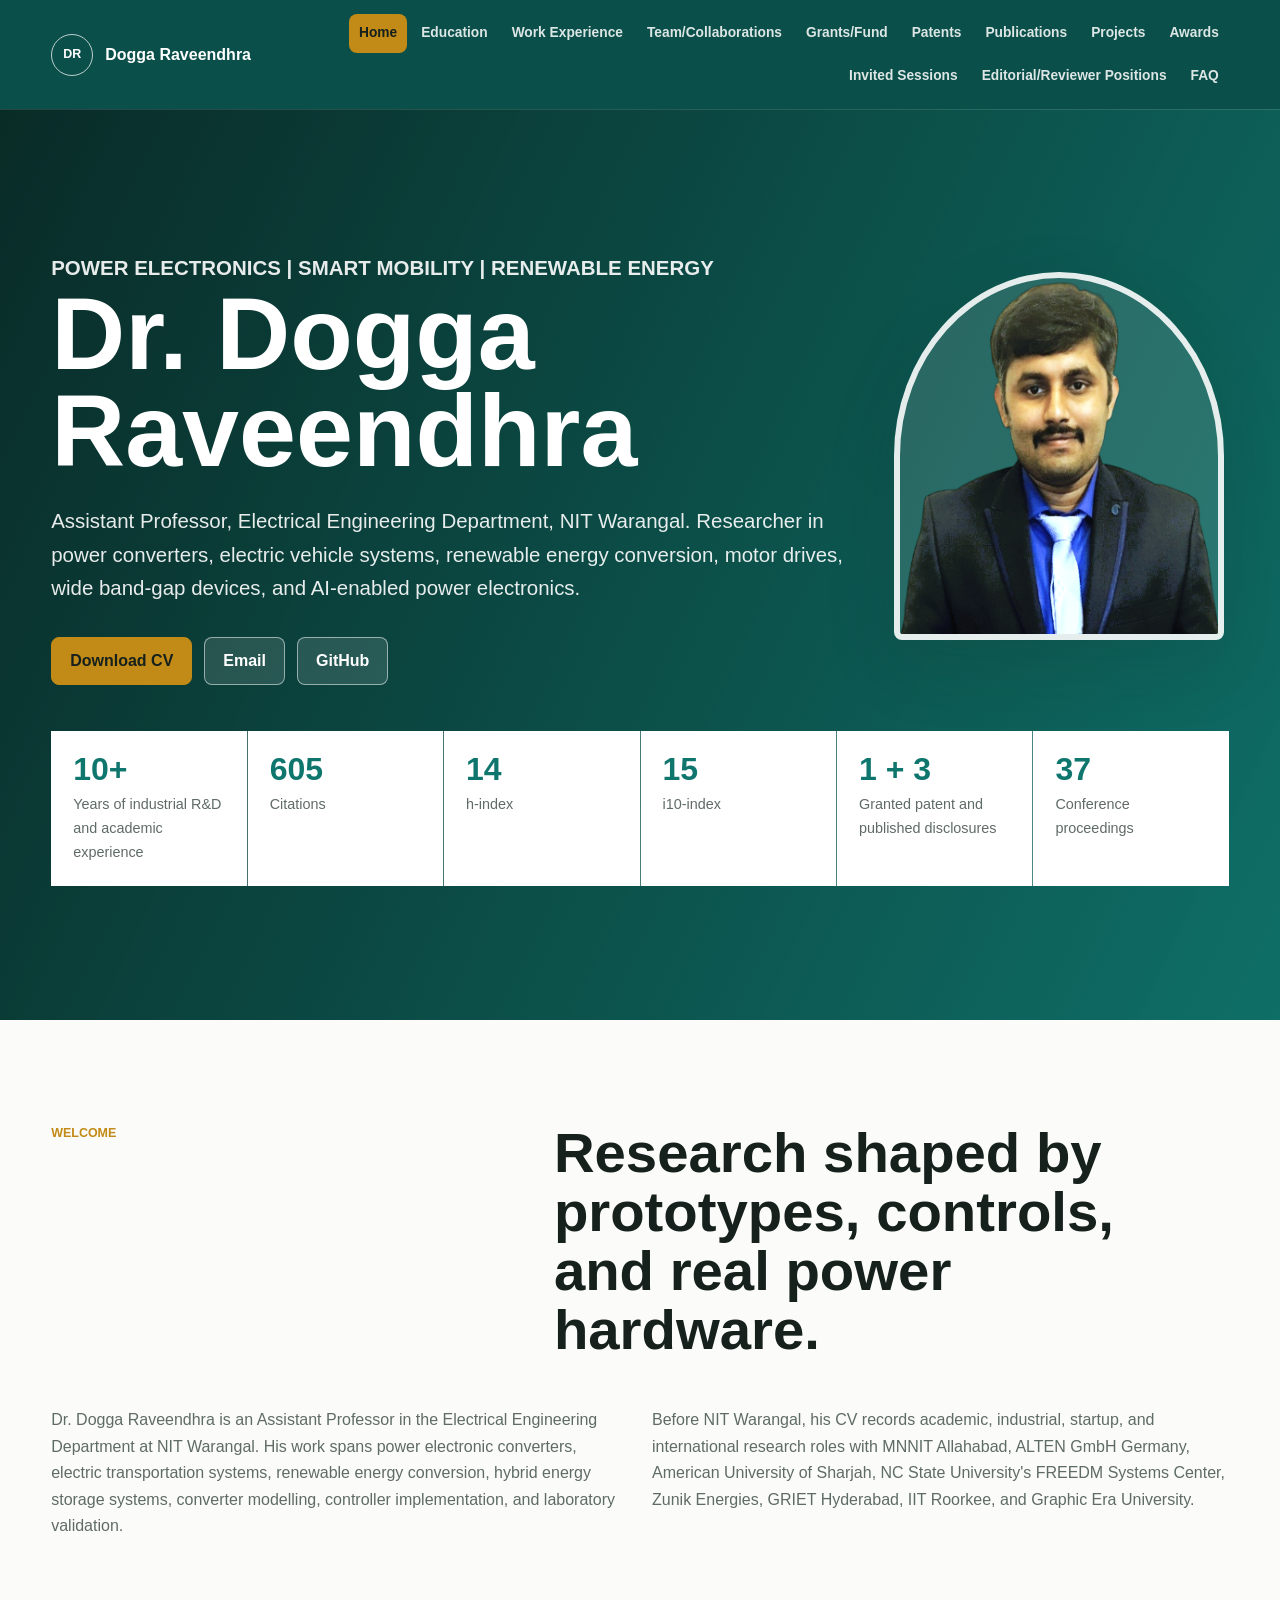
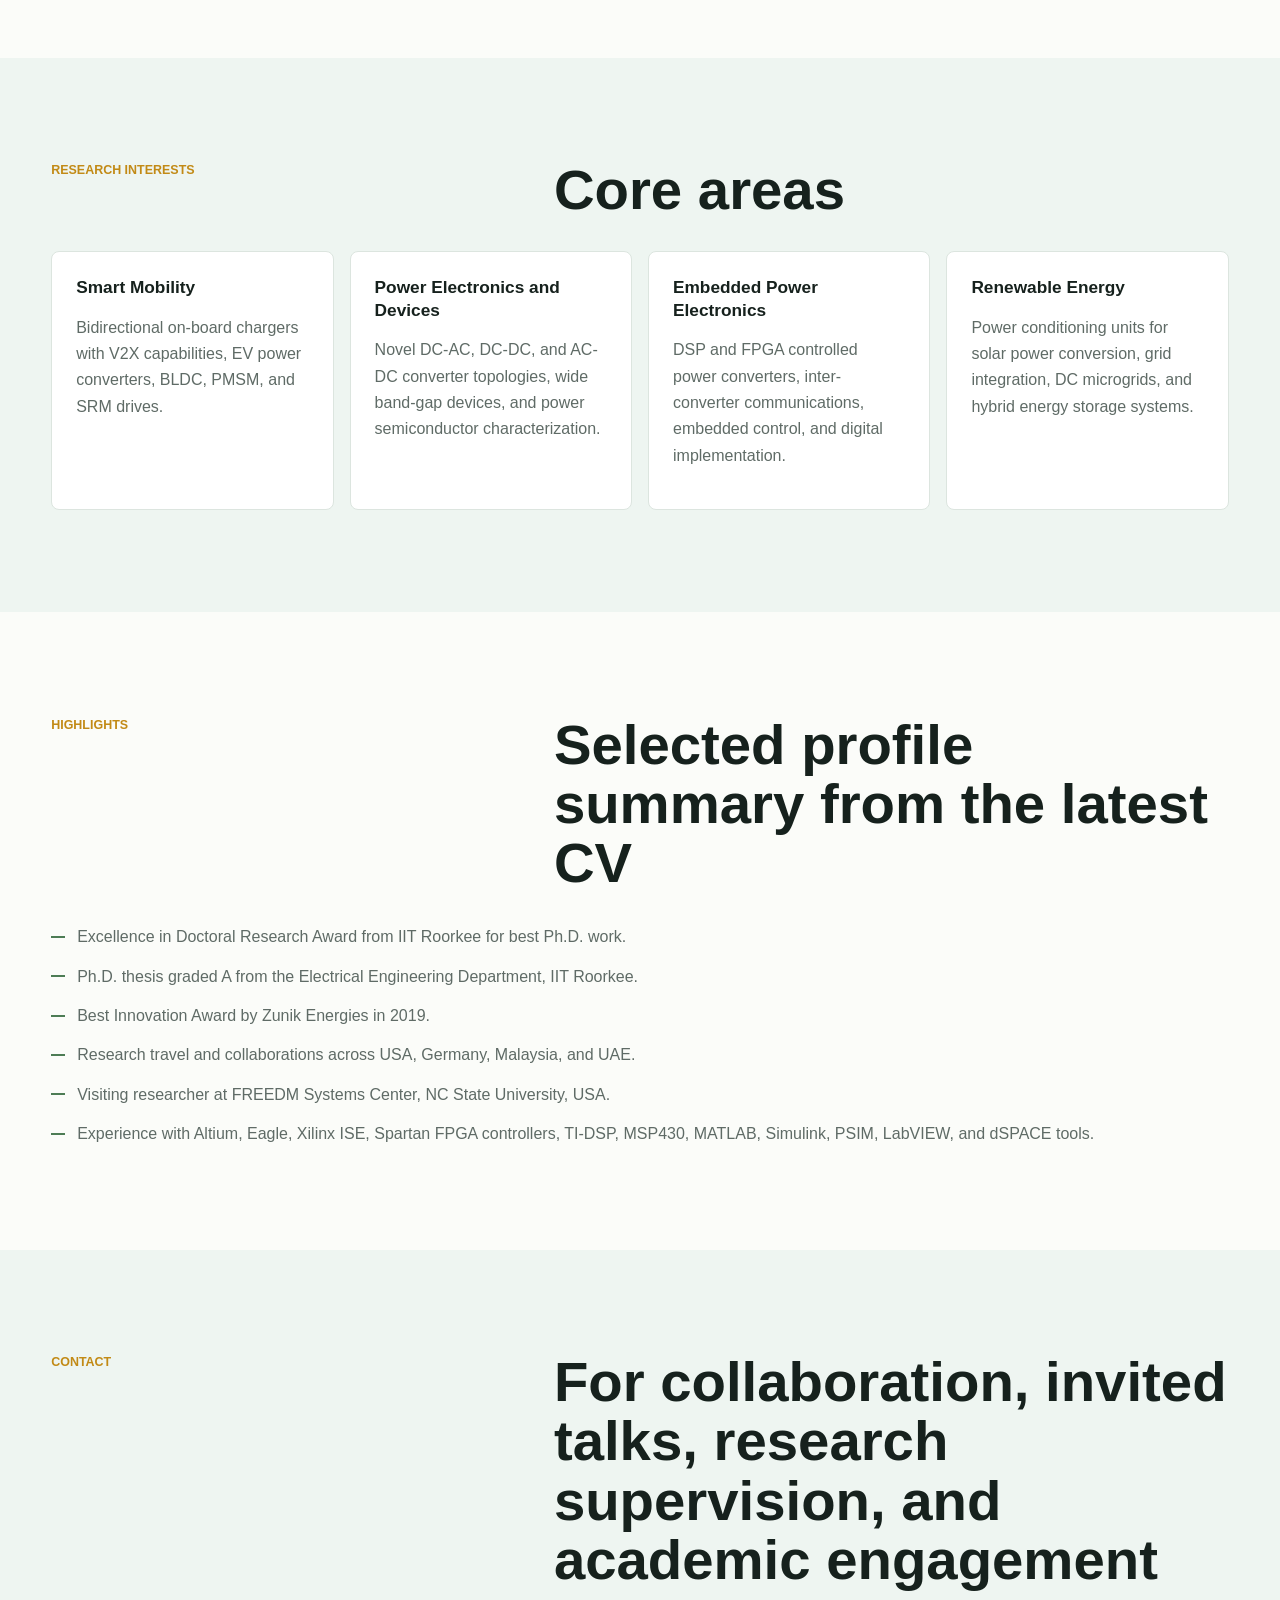
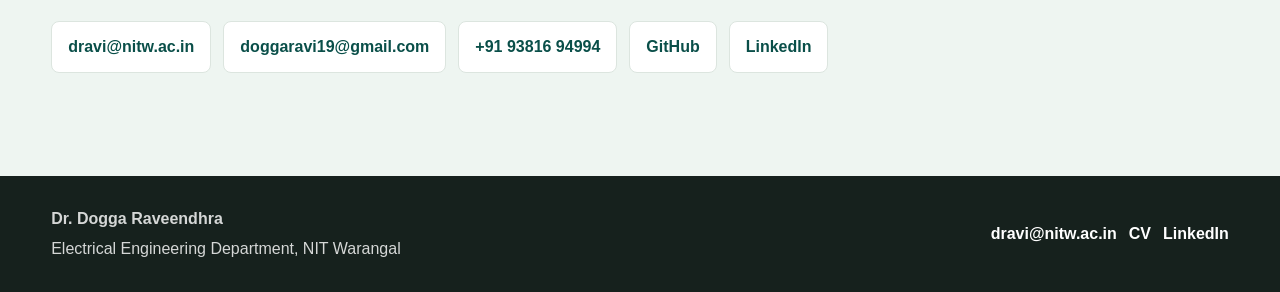
==== index.html @ 563fb577 "Expand profile site into multi-page academic website" ====
<!doctype html>
<html lang="en">
  <head>
    <meta charset="utf-8">
    <meta name="viewport" content="width=device-width, initial-scale=1">
    <title>Dr. Dogga Raveendhra</title>
    <meta name="description" content="Academic profile of Dr. Dogga Raveendhra, Assistant Professor, Electrical Engineering, NIT Warangal.">
    <meta name="theme-color" content="#0f766e">
    <meta property="og:title" content="Dr. Dogga Raveendhra">
    <meta property="og:description" content="Power electronics, electric vehicles, renewable energy systems, converters, drives, and AI-enabled energy systems.">
    <meta property="og:image" content="assets/profile.png">
    <link rel="stylesheet" href="styles.css">
  </head>
  <body data-page="home">
    <div id="site-root"></div>
    <script src="site-data.js"></script>
    <script src="script.js"></script>
  </body>
</html>
---- styles.css ----
:root {
  --ink: #16211d;
  --muted: #5f6b66;
  --paper: #fbfcf9;
  --soft: #eef5f1;
  --white: #ffffff;
  --line: #dce5df;
  --teal: #0f766e;
  --teal-dark: #0a4f49;
  --gold: #c28a16;
  --green: #4d7c55;
  --shadow: 0 24px 70px rgba(22, 33, 29, 0.14);
  --radius: 8px;
  --max: 1180px;
}

* {
  box-sizing: border-box;
}

html {
  scroll-behavior: smooth;
}

body {
  margin: 0;
  color: var(--ink);
  background: var(--paper);
  font-family: Arial, Helvetica, sans-serif;
  line-height: 1.65;
  overflow-x: hidden;
}

img {
  display: block;
  max-width: 100%;
}

a {
  color: inherit;
}

.site-header {
  position: sticky;
  top: 0;
  z-index: 50;
  display: flex;
  align-items: center;
  justify-content: space-between;
  gap: 18px;
  padding: 14px clamp(18px, 4vw, 52px);
  color: var(--white);
  background: var(--teal-dark);
  box-shadow: 0 1px 0 rgba(255, 255, 255, 0.12);
}

.site-header.is-scrolled,
.site-header.is-open {
  background: rgba(10, 79, 73, 0.96);
  backdrop-filter: blur(12px);
}

.brand {
  display: inline-flex;
  align-items: center;
  gap: 12px;
  min-width: 0;
  color: var(--white);
  font-weight: 800;
  text-decoration: none;
}

.brand-mark {
  display: grid;
  place-items: center;
  width: 42px;
  height: 42px;
  border: 1px solid rgba(255, 255, 255, 0.72);
  border-radius: 50%;
  font-size: 0.78rem;
}

.site-nav {
  display: flex;
  flex-wrap: wrap;
  justify-content: flex-end;
  gap: 4px;
  max-width: 940px;
}

.site-nav a {
  padding: 8px 10px;
  border-radius: var(--radius);
  color: rgba(255, 255, 255, 0.86);
  font-size: 0.86rem;
  font-weight: 800;
  text-decoration: none;
}

.site-nav a:hover,
.site-nav a:focus-visible,
.site-nav a.active {
  color: var(--ink);
  background: var(--gold);
}

.nav-toggle {
  display: none;
  width: 44px;
  height: 44px;
  padding: 0;
  border: 1px solid rgba(255, 255, 255, 0.58);
  border-radius: 50%;
  color: var(--white);
  background: transparent;
}

.nav-toggle span {
  display: block;
  width: 18px;
  height: 2px;
  margin: 4px auto;
  background: currentColor;
}

.page-hero {
  display: grid;
  grid-template-columns: minmax(0, 1fr);
  gap: 28px;
  padding: clamp(70px, 10vw, 118px) clamp(18px, 4vw, 52px);
  color: var(--white);
  background:
    linear-gradient(115deg, rgba(9, 42, 38, 0.94), rgba(15, 118, 110, 0.87)),
    #0b3c38;
}

.home-hero {
  grid-template-columns: minmax(0, 1fr) minmax(240px, 340px);
  align-items: center;
}

.hero-copy,
.stat-grid {
  width: min(var(--max), 100%);
  margin-inline: auto;
}

.home-hero .hero-copy {
  width: 100%;
}

.eyebrow {
  margin: 0 0 12px;
  color: var(--gold);
  font-size: 0.78rem;
  font-weight: 900;
  letter-spacing: 0;
  text-transform: uppercase;
}

.page-hero h1 {
  max-width: 880px;
  margin: 0;
  font-size: clamp(3rem, 8vw, 6.8rem);
  line-height: 0.95;
  letter-spacing: 0;
  overflow-wrap: anywhere;
}

.page-hero p {
  max-width: 820px;
  margin: 24px 0 0;
  color: rgba(255, 255, 255, 0.9);
  font-size: clamp(1.02rem, 1.8vw, 1.28rem);
}

.hero-actions {
  display: flex;
  flex-wrap: wrap;
  gap: 12px;
  margin-top: 32px;
}

.button {
  display: inline-flex;
  align-items: center;
  justify-content: center;
  min-height: 48px;
  padding: 0 18px;
  border: 1px solid rgba(255, 255, 255, 0.52);
  border-radius: var(--radius);
  font-weight: 900;
  text-decoration: none;
}

.button.primary {
  color: var(--ink);
  border-color: var(--gold);
  background: var(--gold);
}

.button.secondary {
  color: var(--white);
  background: rgba(255, 255, 255, 0.12);
}

.hero-portrait {
  justify-self: center;
  width: min(330px, 72vw);
  overflow: hidden;
  border: 6px solid rgba(255, 255, 255, 0.88);
  border-radius: 50% 50% 8px 8px;
  background: rgba(255, 255, 255, 0.12);
  box-shadow: var(--shadow);
}

.hero-portrait img {
  width: 100%;
  aspect-ratio: 343 / 384;
  object-fit: cover;
}

.stat-grid {
  grid-column: 1 / -1;
  display: grid;
  grid-template-columns: repeat(6, 1fr);
  gap: 1px;
  margin-top: 18px;
  padding: 0;
  color: var(--ink);
  background: rgba(255, 255, 255, 0.24);
}

.stat-grid div {
  padding: 22px;
  background: var(--white);
}

.stat-grid dt {
  color: var(--teal);
  font-size: 2rem;
  font-weight: 900;
  line-height: 1;
}

.stat-grid dd {
  margin: 8px 0 0;
  color: var(--muted);
  font-size: 0.9rem;
}

.content-section {
  padding: clamp(64px, 8vw, 104px) clamp(18px, 4vw, 52px);
}

.content-section.band {
  background: var(--soft);
}

.section-inner {
  width: min(var(--max), 100%);
  margin-inline: auto;
}

.section-heading {
  display: grid;
  grid-template-columns: minmax(220px, 0.65fr) minmax(0, 1fr);
  gap: clamp(24px, 5vw, 70px);
  margin-bottom: 32px;
}

.section-heading h2 {
  margin: 0;
  font-size: clamp(2rem, 4.4vw, 4rem);
  line-height: 1.05;
  letter-spacing: 0;
  overflow-wrap: anywhere;
}

.section-body {
  min-width: 0;
}

.split-copy {
  display: grid;
  grid-template-columns: repeat(2, minmax(0, 1fr));
  gap: 24px;
}

.lead-copy,
.split-copy p,
.card-grid p,
.timeline p,
.paper-list p,
.feature-list,
.faq-list p {
  color: var(--muted);
}

.card-grid {
  display: grid;
  grid-template-columns: repeat(3, minmax(0, 1fr));
  gap: 16px;
}

.card-grid.four {
  grid-template-columns: repeat(4, minmax(0, 1fr));
}

.card-grid article,
.timeline article,
.paper-list article,
.faq-list details {
  min-width: 0;
  padding: 24px;
  border: 1px solid var(--line);
  border-radius: var(--radius);
  background: var(--white);
}

h3 {
  margin: 0 0 10px;
  font-size: 1.08rem;
  line-height: 1.3;
  overflow-wrap: anywhere;
}

.timeline {
  display: grid;
  grid-template-columns: repeat(2, minmax(0, 1fr));
  gap: 16px;
}

.timeline span {
  display: block;
  margin-bottom: 12px;
  color: var(--gold);
  font-size: 0.78rem;
  font-weight: 900;
  text-transform: uppercase;
}

.feature-list {
  display: grid;
  gap: 13px;
  margin: 0;
  padding: 0;
  list-style: none;
}

.feature-list.compact {
  gap: 9px;
}

.feature-list li {
  position: relative;
  padding-left: 26px;
}

.feature-list li::before {
  position: absolute;
  top: 0.72em;
  left: 0;
  width: 14px;
  height: 2px;
  background: var(--green);
  content: "";
}

.tag-cloud {
  display: flex;
  flex-wrap: wrap;
  gap: 10px;
}

.tag-cloud span {
  padding: 10px 13px;
  border: 1px solid var(--line);
  border-radius: 999px;
  color: var(--teal-dark);
  background: var(--white);
  font-weight: 800;
}

.table-wrap {
  overflow-x: auto;
  border: 1px solid var(--line);
  border-radius: var(--radius);
  background: var(--white);
}

table {
  width: 100%;
  min-width: 720px;
  border-collapse: collapse;
}

th,
td {
  padding: 14px 16px;
  border-bottom: 1px solid var(--line);
  text-align: left;
  vertical-align: top;
}

th {
  color: var(--teal-dark);
  background: var(--soft);
  font-size: 0.86rem;
  text-transform: uppercase;
}

td {
  color: var(--muted);
  overflow-wrap: anywhere;
}

.paper-list {
  display: grid;
  gap: 12px;
}

.paper-list.numbered {
  counter-reset: papers;
}

.paper-list.numbered article {
  position: relative;
  padding-left: 58px;
  counter-increment: papers;
}

.paper-list.numbered article::before {
  position: absolute;
  top: 24px;
  left: 22px;
  color: var(--gold);
  font-weight: 900;
  content: counter(papers, decimal-leading-zero);
}

.contact-panel {
  display: flex;
  flex-wrap: wrap;
  gap: 12px;
}

.contact-panel a {
  padding: 12px 16px;
  border: 1px solid var(--line);
  border-radius: var(--radius);
  color: var(--teal-dark);
  background: var(--white);
  font-weight: 900;
  text-decoration: none;
}

.faq-list {
  display: grid;
  gap: 12px;
}

.faq-list summary {
  cursor: pointer;
  color: var(--teal-dark);
  font-weight: 900;
}

.site-footer {
  display: flex;
  align-items: center;
  justify-content: space-between;
  gap: 18px;
  padding: 30px clamp(18px, 4vw, 52px);
  color: rgba(255, 255, 255, 0.82);
  background: var(--ink);
}

.site-footer p {
  margin: 4px 0 0;
}

.footer-links {
  display: flex;
  flex-wrap: wrap;
  gap: 12px;
  justify-content: flex-end;
}

.footer-links a {
  color: var(--white);
  font-weight: 800;
  text-decoration: none;
}

@media (max-width: 1100px) {
  .site-nav {
    max-width: 760px;
  }

  .stat-grid {
    grid-template-columns: repeat(3, 1fr);
  }

  .card-grid,
  .card-grid.four {
    grid-template-columns: repeat(2, minmax(0, 1fr));
  }
}

@media (max-width: 860px) {
  .site-header {
    position: sticky;
  }

  .nav-toggle {
    display: block;
    flex: 0 0 auto;
  }

  .site-nav {
    position: absolute;
    top: 72px;
    right: 16px;
    left: 16px;
    display: none;
    max-width: none;
    flex-direction: column;
    padding: 12px;
    border: 1px solid rgba(255, 255, 255, 0.18);
    border-radius: var(--radius);
    background: var(--teal-dark);
    box-shadow: var(--shadow);
  }

  .site-nav.is-open {
    display: flex;
  }

  .site-nav a {
    padding: 12px;
  }

  .home-hero {
    grid-template-columns: 1fr;
  }

  .hero-portrait {
    order: 2;
  }

  .stat-grid {
    order: 3;
    grid-template-columns: repeat(2, 1fr);
  }

  .section-heading,
  .split-copy,
  .timeline {
    grid-template-columns: 1fr;
  }
}

@media (max-width: 600px) {
  .brand {
    max-width: calc(100vw - 88px);
    font-size: 0.95rem;
  }

  .page-hero h1 {
    font-size: clamp(2.7rem, 14vw, 4rem);
  }

  .hero-actions,
  .contact-panel,
  .footer-links {
    flex-direction: column;
  }

  .button,
  .contact-panel a {
    width: 100%;
  }

  .stat-grid,
  .card-grid,
  .card-grid.four {
    grid-template-columns: 1fr;
  }

  .paper-list.numbered article {
    padding-left: 24px;
  }

  .paper-list.numbered article::before {
    position: static;
    display: block;
    margin-bottom: 8px;
  }

  .site-footer {
    align-items: flex-start;
    flex-direction: column;
  }
}
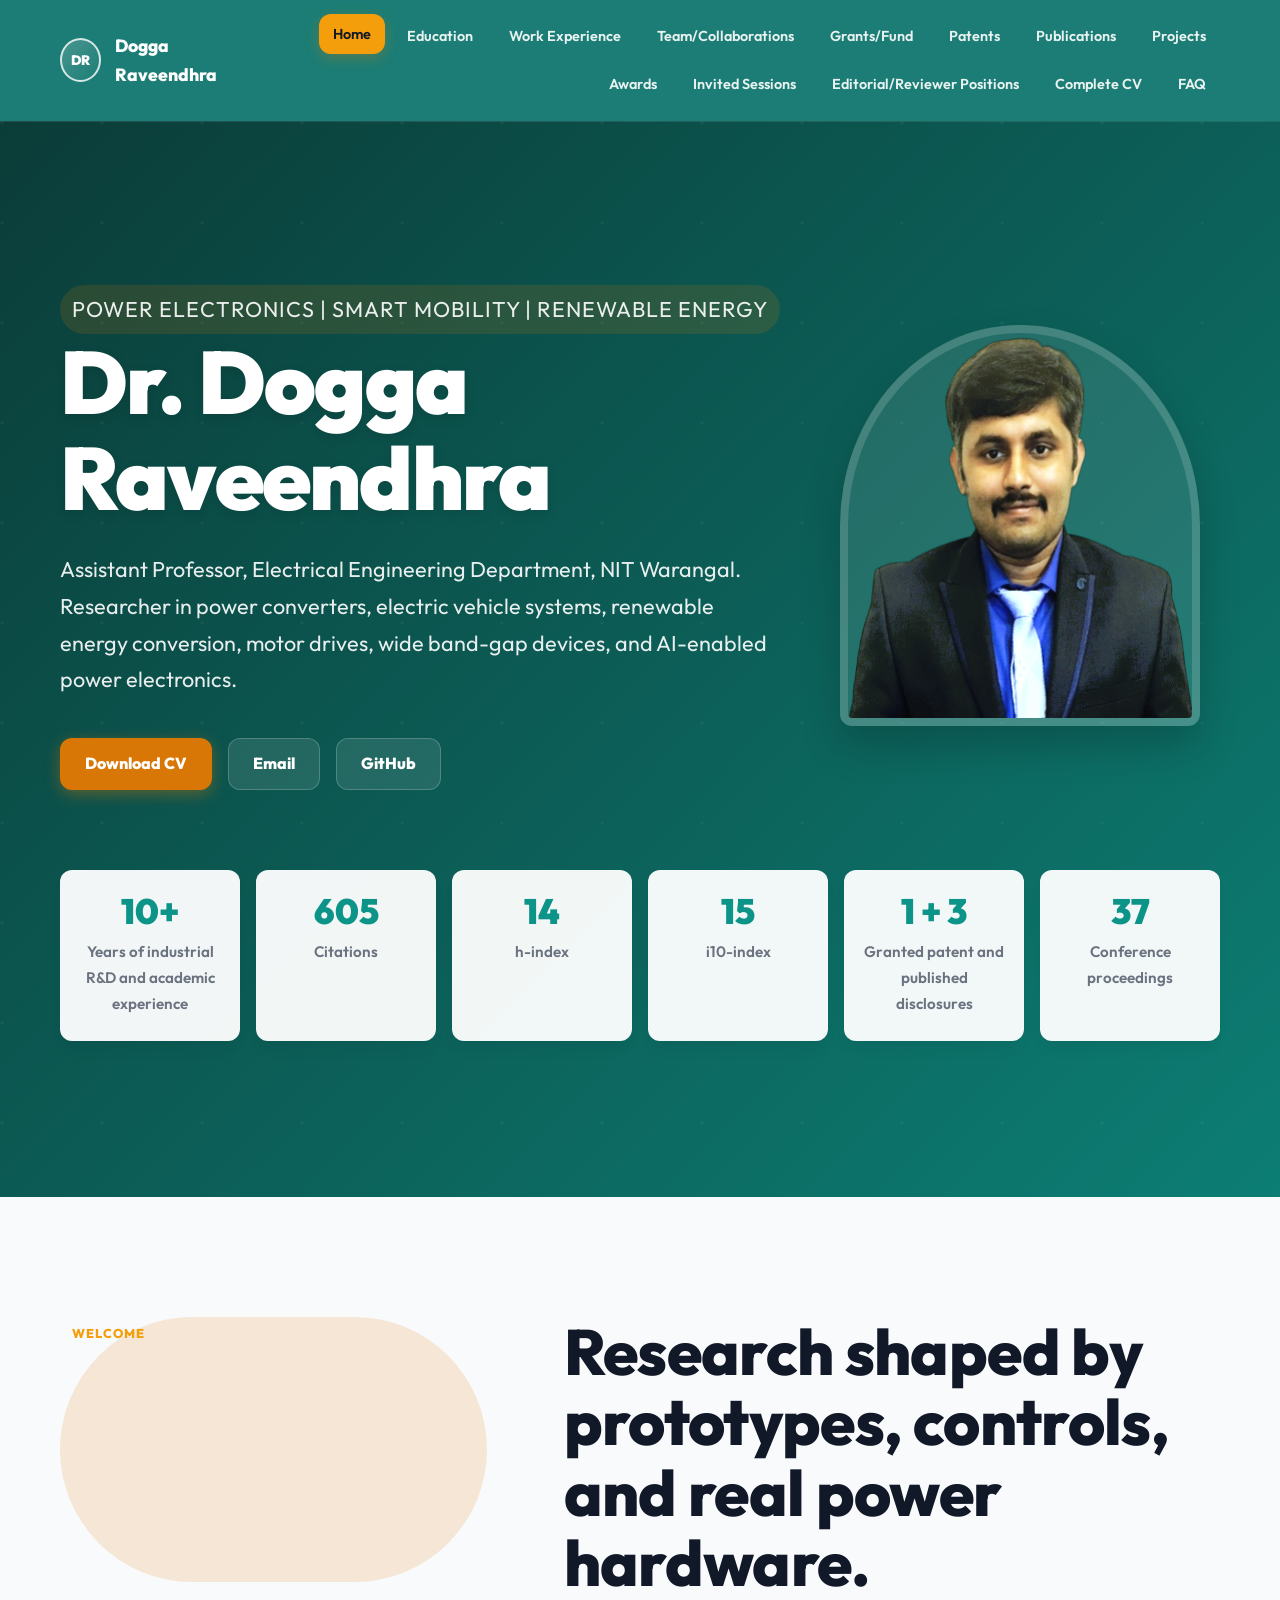
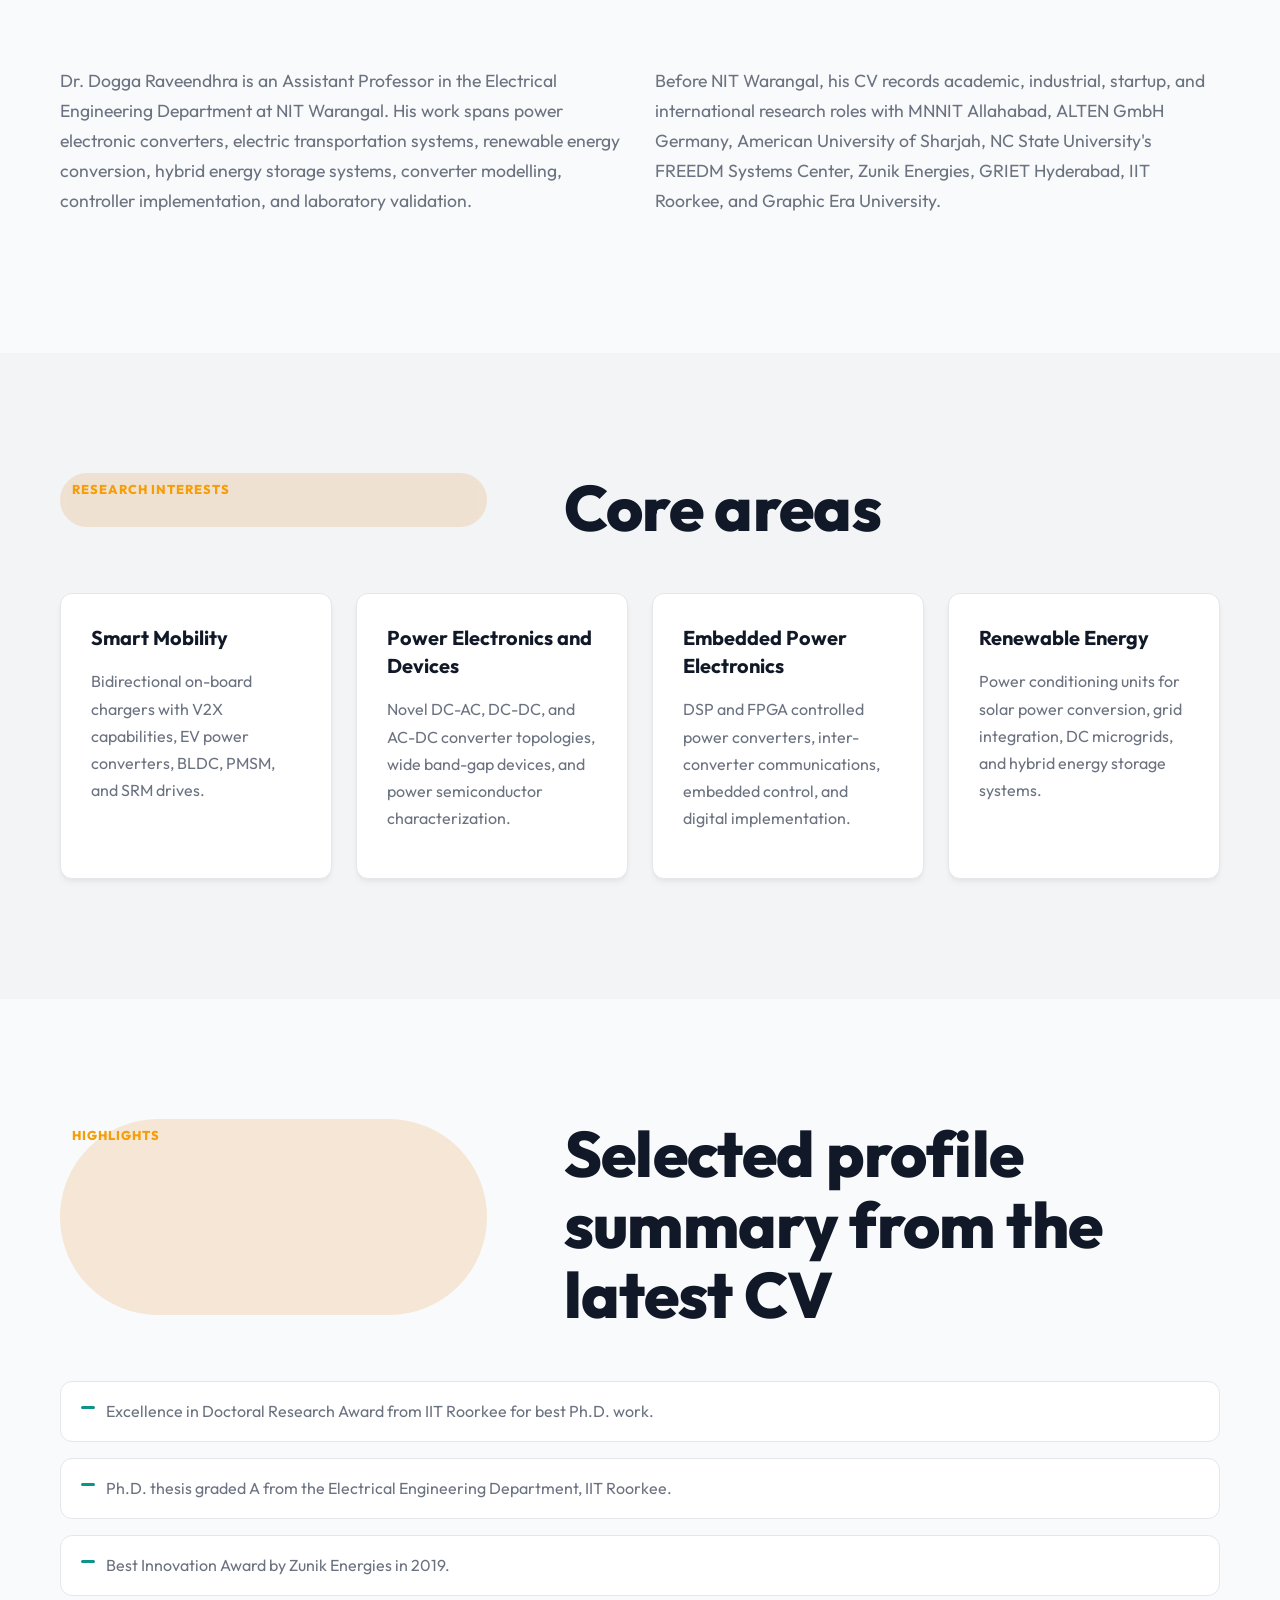
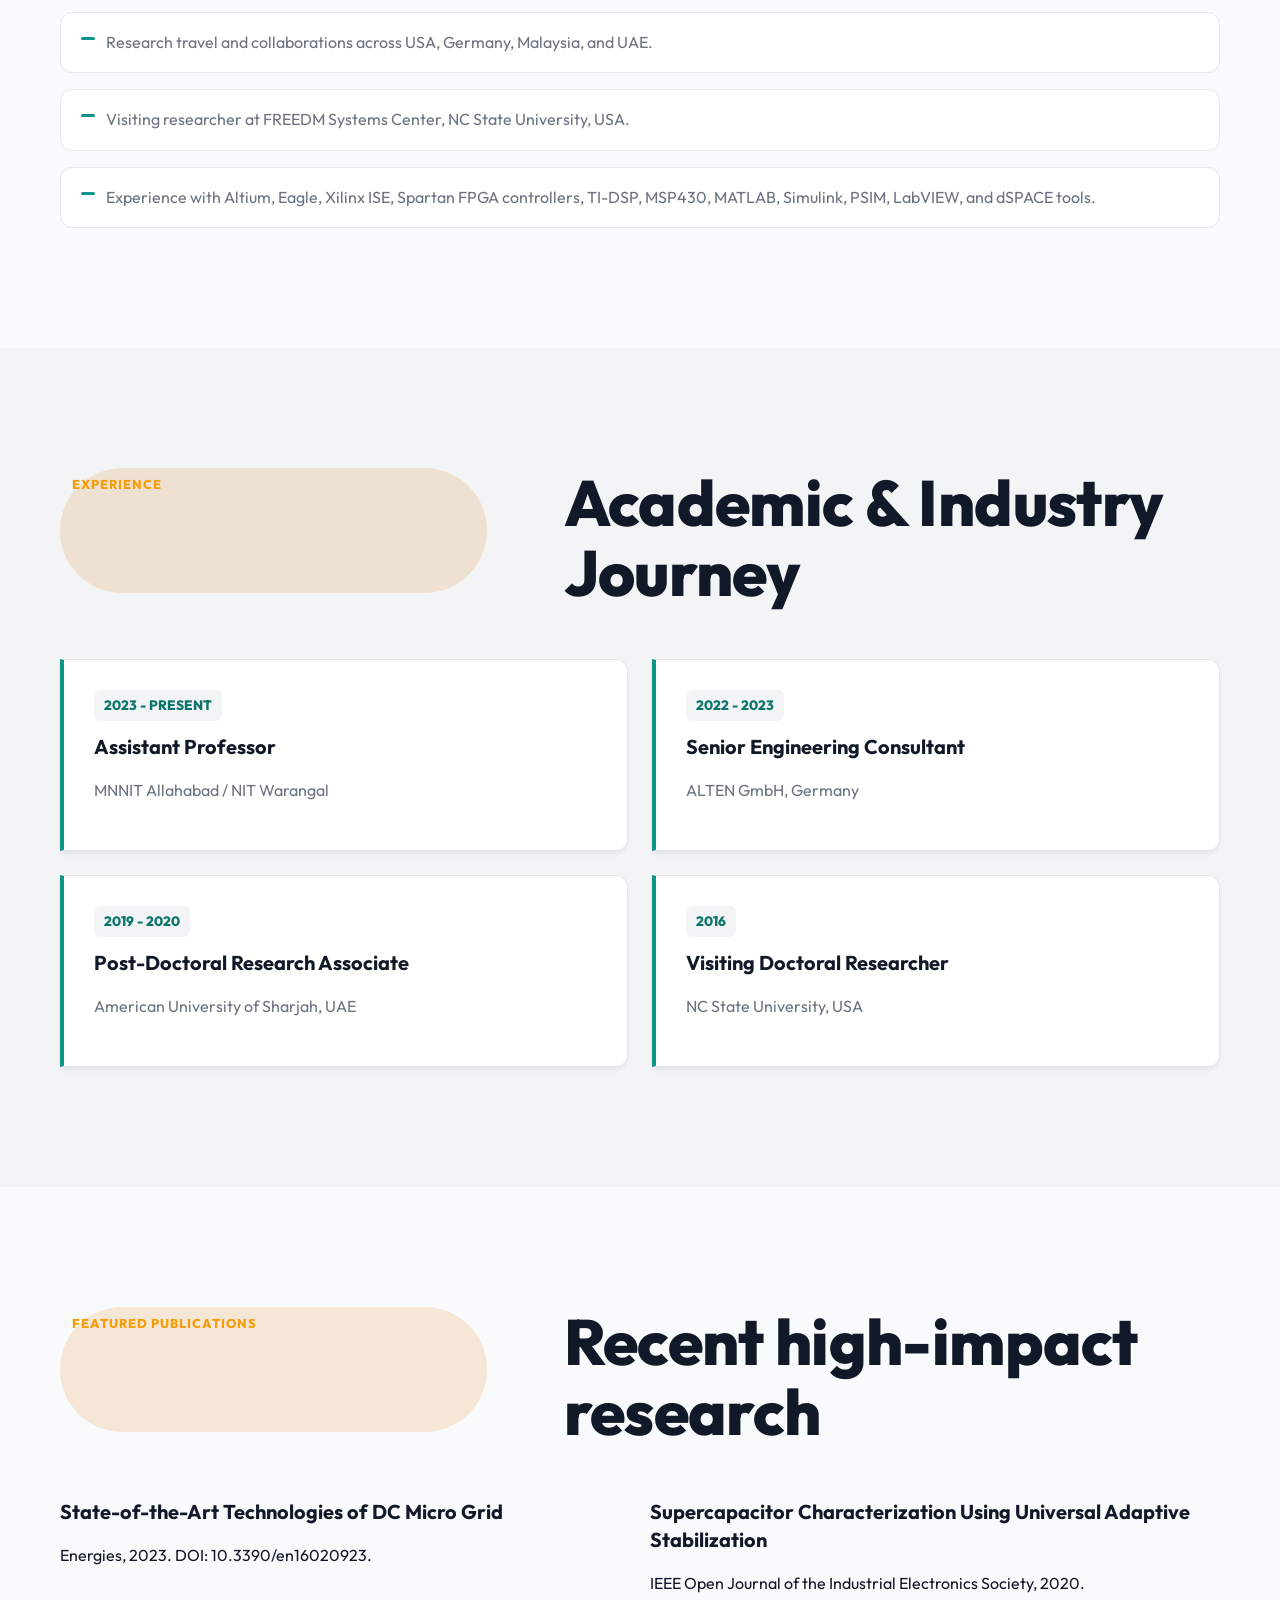
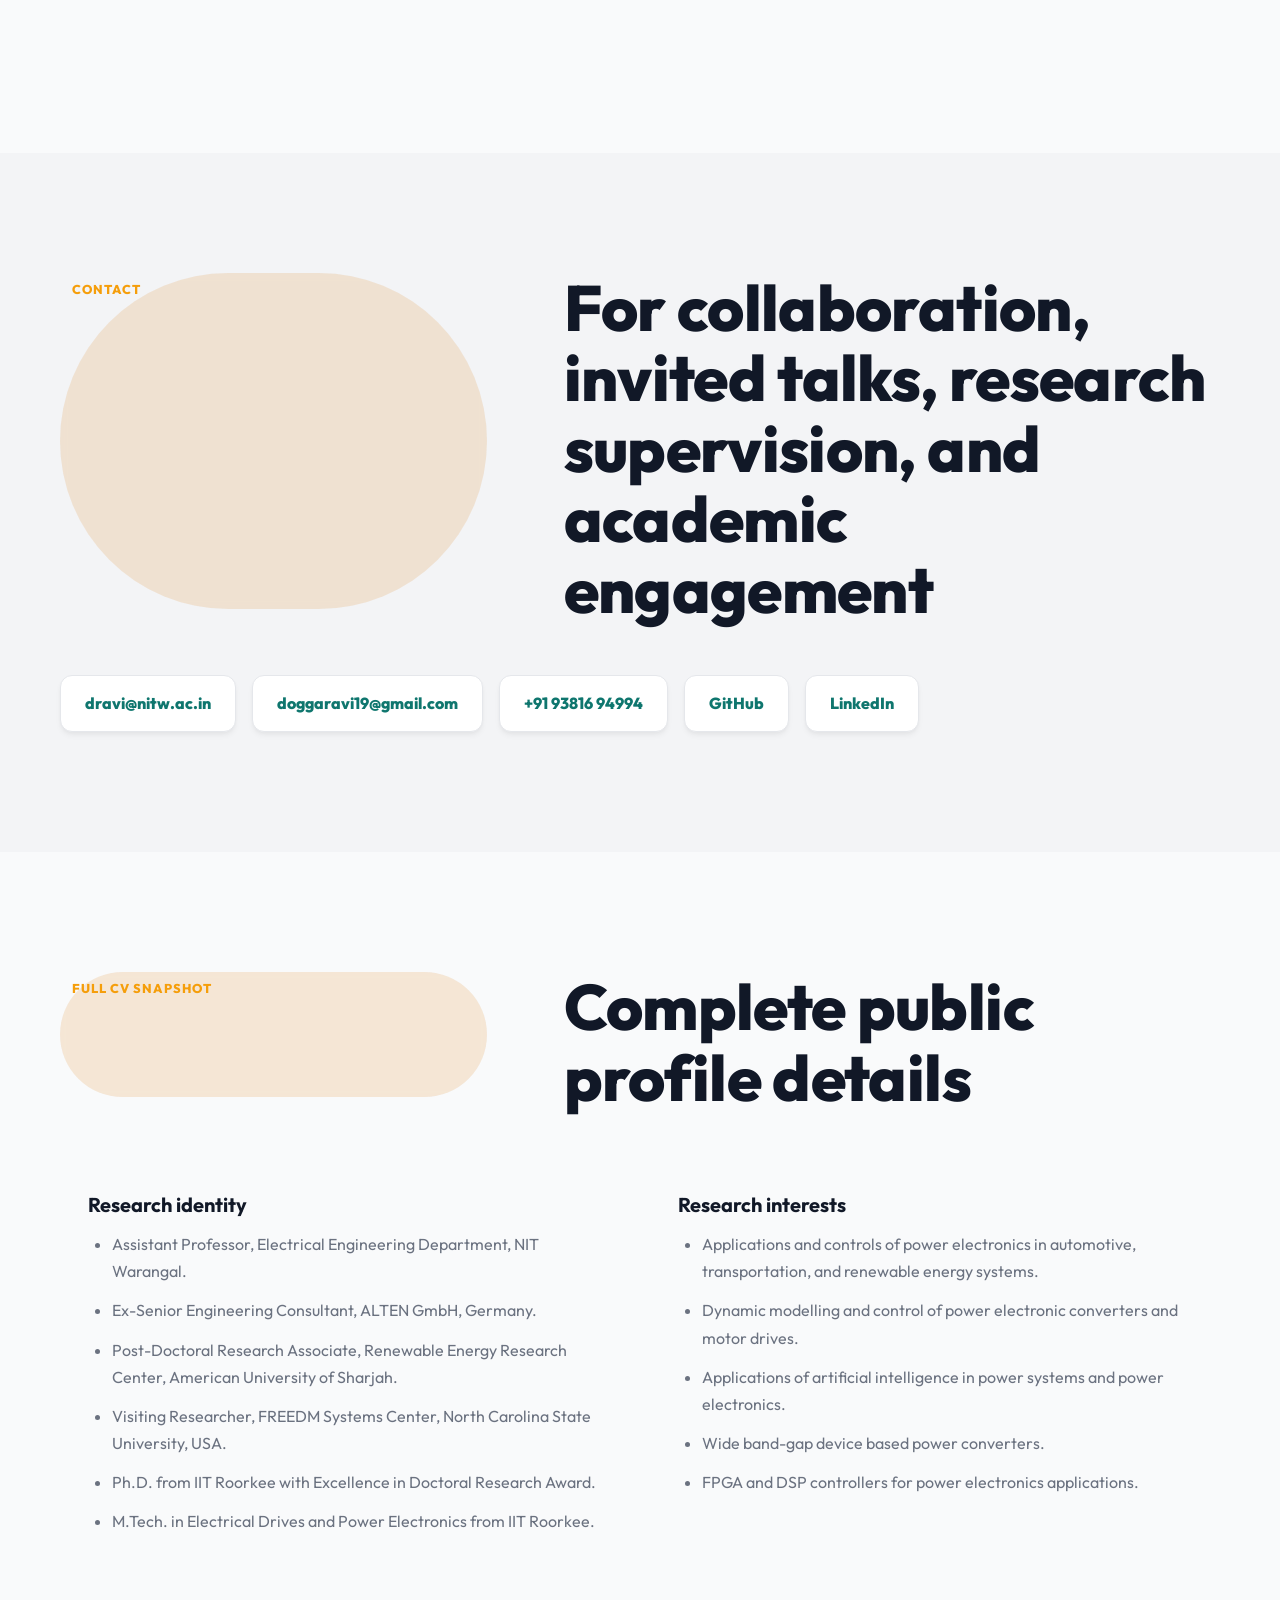
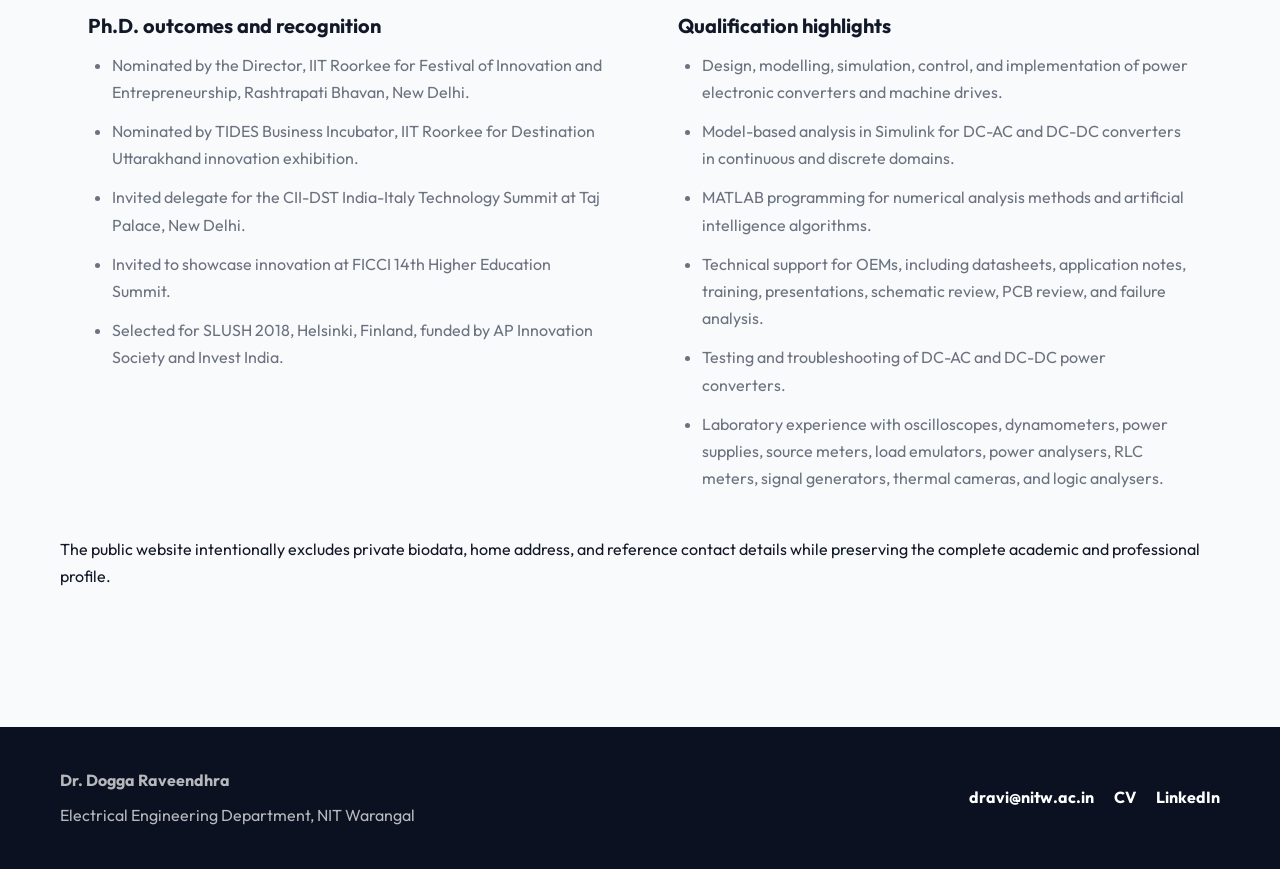
==== commit e13ee209: "Enhance UI: Modern aesthetics, glassmorphism, and animations" ====
--- a/index.html
+++ b/index.html
@@ -9,6 +9,9 @@
     <meta property="og:title" content="Dr. Dogga Raveendhra">
     <meta property="og:description" content="Power electronics, electric vehicles, renewable energy systems, converters, drives, and AI-enabled energy systems.">
     <meta property="og:image" content="assets/profile.png">
+    <link rel="preconnect" href="https://fonts.googleapis.com">
+    <link rel="preconnect" href="https://fonts.gstatic.com" crossorigin>
+    <link href="https://fonts.googleapis.com/css2?family=Outfit:wght@300;400;600;800;900&display=swap" rel="stylesheet">
     <link rel="stylesheet" href="styles.css">
   </head>
   <body data-page="home">
--- a/styles.css
+++ b/styles.css
@@ -1,17 +1,28 @@
 :root {
-  --ink: #16211d;
-  --muted: #5f6b66;
-  --paper: #fbfcf9;
-  --soft: #eef5f1;
-  --white: #ffffff;
-  --line: #dce5df;
-  --teal: #0f766e;
-  --teal-dark: #0a4f49;
-  --gold: #c28a16;
-  --green: #4d7c55;
-  --shadow: 0 24px 70px rgba(22, 33, 29, 0.14);
-  --radius: 8px;
-  --max: 1180px;
+  /* Core Colors */
+  --ink: #111827;
+  --muted: #6B7280;
+  --paper: #F9FAFB;
+  --soft: #F3F4F6;
+  --white: #FFFFFF;
+  --line: #E5E7EB;
+  
+  /* Brand Colors - Upgraded */
+  --teal: #0D9488;
+  --teal-dark: #0F766E;
+  --teal-deep: #115E59;
+  --gold: #D97706;
+  --gold-light: #F59E0B;
+  --green: #059669;
+
+  /* Modern Effects */
+  --shadow-sm: 0 4px 6px -1px rgba(0, 0, 0, 0.05), 0 2px 4px -1px rgba(0, 0, 0, 0.03);
+  --shadow-md: 0 10px 15px -3px rgba(0, 0, 0, 0.05), 0 4px 6px -2px rgba(0, 0, 0, 0.025);
+  --shadow-lg: 0 20px 25px -5px rgba(0, 0, 0, 0.05), 0 10px 10px -5px rgba(0, 0, 0, 0.02);
+  --shadow-hover: 0 25px 50px -12px rgba(13, 148, 136, 0.15);
+  --radius: 12px;
+  --max: 1200px;
+  --transition: all 0.3s cubic-bezier(0.4, 0, 0.2, 1);
 }
 
 * {
@@ -26,20 +37,47 @@
   margin: 0;
   color: var(--ink);
   background: var(--paper);
-  font-family: Arial, Helvetica, sans-serif;
-  line-height: 1.65;
+  font-family: 'Outfit', -apple-system, BlinkMacSystemFont, 'Segoe UI', Roboto, Helvetica, Arial, sans-serif;
+  line-height: 1.7;
   overflow-x: hidden;
+  -webkit-font-smoothing: antialiased;
 }
 
 img {
   display: block;
   max-width: 100%;
+  height: auto;
 }
 
 a {
   color: inherit;
-}
-
+  transition: var(--transition);
+}
+
+/* Animations */
+@keyframes fadeUp {
+  from { opacity: 0; transform: translateY(30px); }
+  to { opacity: 1; transform: translateY(0); }
+}
+
+@keyframes gradientBg {
+  0% { background-position: 0% 50%; }
+  50% { background-position: 100% 50%; }
+  100% { background-position: 0% 50%; }
+}
+
+.reveal-on-scroll {
+  opacity: 0;
+  transform: translateY(30px);
+  transition: opacity 0.8s cubic-bezier(0.4, 0, 0.2, 1), transform 0.8s cubic-bezier(0.4, 0, 0.2, 1);
+}
+
+.reveal-on-scroll.is-visible {
+  opacity: 1;
+  transform: translateY(0);
+}
+
+/* Header */
 .site-header {
   position: sticky;
   top: 0;
@@ -48,60 +86,74 @@
   align-items: center;
   justify-content: space-between;
   gap: 18px;
-  padding: 14px clamp(18px, 4vw, 52px);
-  color: var(--white);
-  background: var(--teal-dark);
-  box-shadow: 0 1px 0 rgba(255, 255, 255, 0.12);
+  padding: 16px clamp(20px, 5vw, 60px);
+  color: var(--white);
+  background: rgba(15, 118, 110, 0.95);
+  box-shadow: 0 1px 0 rgba(255, 255, 255, 0.1);
+  transition: var(--transition);
 }
 
 .site-header.is-scrolled,
 .site-header.is-open {
-  background: rgba(10, 79, 73, 0.96);
-  backdrop-filter: blur(12px);
+  background: rgba(17, 94, 89, 0.85);
+  backdrop-filter: blur(16px);
+  -webkit-backdrop-filter: blur(16px);
+  box-shadow: 0 4px 30px rgba(0, 0, 0, 0.1);
 }
 
 .brand {
   display: inline-flex;
   align-items: center;
-  gap: 12px;
+  gap: 14px;
   min-width: 0;
   color: var(--white);
   font-weight: 800;
+  font-size: 1.1rem;
   text-decoration: none;
 }
 
 .brand-mark {
   display: grid;
   place-items: center;
-  width: 42px;
-  height: 42px;
-  border: 1px solid rgba(255, 255, 255, 0.72);
+  width: 44px;
+  height: 44px;
+  border: 2px solid rgba(255, 255, 255, 0.8);
   border-radius: 50%;
-  font-size: 0.78rem;
+  font-size: 0.85rem;
+  font-weight: 900;
+  background: linear-gradient(135deg, rgba(255,255,255,0.2), transparent);
 }
 
 .site-nav {
   display: flex;
   flex-wrap: wrap;
   justify-content: flex-end;
-  gap: 4px;
+  gap: 8px;
   max-width: 940px;
 }
 
 .site-nav a {
-  padding: 8px 10px;
-  border-radius: var(--radius);
-  color: rgba(255, 255, 255, 0.86);
-  font-size: 0.86rem;
-  font-weight: 800;
+  padding: 8px 14px;
+  border-radius: var(--radius);
+  color: rgba(255, 255, 255, 0.9);
+  font-size: 0.9rem;
+  font-weight: 600;
   text-decoration: none;
+  transition: var(--transition);
 }
 
 .site-nav a:hover,
 .site-nav a:focus-visible,
 .site-nav a.active {
+  color: var(--white);
+  background: rgba(255, 255, 255, 0.2);
+  transform: translateY(-2px);
+}
+
+.site-nav a.active {
   color: var(--ink);
-  background: var(--gold);
+  background: var(--gold-light);
+  box-shadow: 0 4px 14px rgba(217, 119, 6, 0.3);
 }
 
 .nav-toggle {
@@ -113,29 +165,42 @@
   border-radius: 50%;
   color: var(--white);
   background: transparent;
+  cursor: pointer;
 }
 
 .nav-toggle span {
   display: block;
-  width: 18px;
+  width: 20px;
   height: 2px;
-  margin: 4px auto;
+  margin: 5px auto;
   background: currentColor;
-}
-
+  transition: var(--transition);
+}
+
+/* Hero */
 .page-hero {
   display: grid;
   grid-template-columns: minmax(0, 1fr);
-  gap: 28px;
-  padding: clamp(70px, 10vw, 118px) clamp(18px, 4vw, 52px);
-  color: var(--white);
-  background:
-    linear-gradient(115deg, rgba(9, 42, 38, 0.94), rgba(15, 118, 110, 0.87)),
-    #0b3c38;
+  gap: 40px;
+  padding: clamp(80px, 12vw, 140px) clamp(20px, 5vw, 60px);
+  color: var(--white);
+  background: linear-gradient(-45deg, #0F766E, #115E59, #0D9488, #0B3C38);
+  background-size: 400% 400%;
+  animation: gradientBg 15s ease infinite;
+  position: relative;
+  overflow: hidden;
+}
+
+.page-hero::before {
+  content: "";
+  position: absolute;
+  top: 0; right: 0; bottom: 0; left: 0;
+  background: url('data:image/svg+xml;utf8,<svg width="100" height="100" xmlns="http://www.w3.org/2000/svg"><circle cx="2" cy="2" r="1.5" fill="rgba(255,255,255,0.05)"/></svg>');
+  pointer-events: none;
 }
 
 .home-hero {
-  grid-template-columns: minmax(0, 1fr) minmax(240px, 340px);
+  grid-template-columns: minmax(0, 1.2fr) minmax(280px, 400px);
   align-items: center;
 }
 
@@ -143,6 +208,9 @@
 .stat-grid {
   width: min(var(--max), 100%);
   margin-inline: auto;
+  position: relative;
+  z-index: 2;
+  animation: fadeUp 1s cubic-bezier(0.4, 0, 0.2, 1) forwards;
 }
 
 .home-hero .hero-copy {
@@ -150,107 +218,155 @@
 }
 
 .eyebrow {
-  margin: 0 0 12px;
-  color: var(--gold);
-  font-size: 0.78rem;
+  display: inline-block;
+  margin: 0 0 16px;
+  padding: 6px 12px;
+  color: var(--gold-light);
+  background: rgba(217, 119, 6, 0.15);
+  border-radius: 999px;
+  font-size: 0.8rem;
+  font-weight: 800;
+  letter-spacing: 1px;
+  text-transform: uppercase;
+  backdrop-filter: blur(4px);
+}
+
+.page-hero h1 {
+  max-width: 900px;
+  margin: 0;
+  font-size: clamp(3rem, 7vw, 5.5rem);
   font-weight: 900;
-  letter-spacing: 0;
-  text-transform: uppercase;
-}
-
-.page-hero h1 {
-  max-width: 880px;
-  margin: 0;
-  font-size: clamp(3rem, 8vw, 6.8rem);
-  line-height: 0.95;
-  letter-spacing: 0;
+  line-height: 1.1;
+  letter-spacing: -0.02em;
   overflow-wrap: anywhere;
+  text-shadow: 0 4px 12px rgba(0,0,0,0.1);
 }
 
 .page-hero p {
   max-width: 820px;
   margin: 24px 0 0;
   color: rgba(255, 255, 255, 0.9);
-  font-size: clamp(1.02rem, 1.8vw, 1.28rem);
+  font-size: clamp(1.1rem, 2vw, 1.35rem);
+  font-weight: 400;
 }
 
 .hero-actions {
   display: flex;
   flex-wrap: wrap;
-  gap: 12px;
-  margin-top: 32px;
+  gap: 16px;
+  margin-top: 40px;
 }
 
 .button {
   display: inline-flex;
   align-items: center;
   justify-content: center;
-  min-height: 48px;
-  padding: 0 18px;
-  border: 1px solid rgba(255, 255, 255, 0.52);
-  border-radius: var(--radius);
-  font-weight: 900;
+  min-height: 52px;
+  padding: 0 24px;
+  border-radius: var(--radius);
+  font-size: 1rem;
+  font-weight: 800;
   text-decoration: none;
+  cursor: pointer;
+  transition: var(--transition);
 }
 
 .button.primary {
-  color: var(--ink);
-  border-color: var(--gold);
+  color: var(--white);
   background: var(--gold);
+  box-shadow: 0 4px 15px rgba(217, 119, 6, 0.4);
+  border: 1px solid transparent;
+}
+
+.button.primary:hover {
+  background: var(--gold-light);
+  transform: translateY(-3px);
+  box-shadow: 0 8px 25px rgba(217, 119, 6, 0.5);
 }
 
 .button.secondary {
   color: var(--white);
-  background: rgba(255, 255, 255, 0.12);
+  background: rgba(255, 255, 255, 0.1);
+  border: 1px solid rgba(255, 255, 255, 0.2);
+  backdrop-filter: blur(10px);
+}
+
+.button.secondary:hover {
+  background: rgba(255, 255, 255, 0.2);
+  transform: translateY(-3px);
 }
 
 .hero-portrait {
   justify-self: center;
-  width: min(330px, 72vw);
+  width: min(360px, 75vw);
   overflow: hidden;
-  border: 6px solid rgba(255, 255, 255, 0.88);
-  border-radius: 50% 50% 8px 8px;
-  background: rgba(255, 255, 255, 0.12);
-  box-shadow: var(--shadow);
+  border: 8px solid rgba(255, 255, 255, 0.15);
+  border-radius: 50% 50% 12px 12px;
+  background: rgba(255, 255, 255, 0.1);
+  box-shadow: 0 20px 40px rgba(0,0,0,0.2);
+  transform: translateY(0);
+  transition: transform 0.5s ease;
+  animation: fadeUp 1s 0.2s both;
+}
+
+.hero-portrait:hover {
+  transform: translateY(-10px);
 }
 
 .hero-portrait img {
   width: 100%;
   aspect-ratio: 343 / 384;
   object-fit: cover;
+  transition: transform 0.5s ease;
+}
+
+.hero-portrait:hover img {
+  transform: scale(1.05);
 }
 
 .stat-grid {
   grid-column: 1 / -1;
   display: grid;
   grid-template-columns: repeat(6, 1fr);
-  gap: 1px;
-  margin-top: 18px;
+  gap: 16px;
+  margin-top: 40px;
   padding: 0;
   color: var(--ink);
-  background: rgba(255, 255, 255, 0.24);
+  animation: fadeUp 1s 0.4s both;
 }
 
 .stat-grid div {
-  padding: 22px;
-  background: var(--white);
+  padding: 24px 20px;
+  background: rgba(255, 255, 255, 0.95);
+  border-radius: var(--radius);
+  box-shadow: var(--shadow-md);
+  text-align: center;
+  transition: var(--transition);
+  backdrop-filter: blur(10px);
+}
+
+.stat-grid div:hover {
+  transform: translateY(-5px);
+  box-shadow: var(--shadow-lg);
 }
 
 .stat-grid dt {
   color: var(--teal);
-  font-size: 2rem;
+  font-size: 2.2rem;
   font-weight: 900;
   line-height: 1;
 }
 
 .stat-grid dd {
-  margin: 8px 0 0;
+  margin: 10px 0 0;
   color: var(--muted);
-  font-size: 0.9rem;
-}
-
+  font-size: 0.95rem;
+  font-weight: 600;
+}
+
+/* Sections */
 .content-section {
-  padding: clamp(64px, 8vw, 104px) clamp(18px, 4vw, 52px);
+  padding: clamp(70px, 10vw, 120px) clamp(20px, 5vw, 60px);
 }
 
 .content-section.band {
@@ -264,17 +380,18 @@
 
 .section-heading {
   display: grid;
-  grid-template-columns: minmax(220px, 0.65fr) minmax(0, 1fr);
-  gap: clamp(24px, 5vw, 70px);
-  margin-bottom: 32px;
+  grid-template-columns: minmax(250px, 0.65fr) minmax(0, 1fr);
+  gap: clamp(30px, 6vw, 80px);
+  margin-bottom: 50px;
 }
 
 .section-heading h2 {
   margin: 0;
-  font-size: clamp(2rem, 4.4vw, 4rem);
-  line-height: 1.05;
-  letter-spacing: 0;
-  overflow-wrap: anywhere;
+  font-size: clamp(2.2rem, 5vw, 4.2rem);
+  font-weight: 800;
+  line-height: 1.1;
+  letter-spacing: -0.01em;
+  color: var(--ink);
 }
 
 .section-body {
@@ -284,7 +401,8 @@
 .split-copy {
   display: grid;
   grid-template-columns: repeat(2, minmax(0, 1fr));
-  gap: 24px;
+  gap: 30px;
+  font-size: 1.1rem;
 }
 
 .lead-copy,
@@ -297,10 +415,11 @@
   color: var(--muted);
 }
 
+/* Cards */
 .card-grid {
   display: grid;
   grid-template-columns: repeat(3, minmax(0, 1fr));
-  gap: 16px;
+  gap: 24px;
 }
 
 .card-grid.four {
@@ -310,83 +429,141 @@
 .card-grid article,
 .timeline article,
 .paper-list article,
-.faq-list details {
+.detail-box {
   min-width: 0;
-  padding: 24px;
+  padding: 30px;
   border: 1px solid var(--line);
   border-radius: var(--radius);
   background: var(--white);
+  box-shadow: var(--shadow-sm);
+  transition: var(--transition);
+  position: relative;
+  overflow: hidden;
+}
+
+.card-grid article:hover,
+.paper-list article:hover {
+  transform: translateY(-5px);
+  box-shadow: var(--shadow-hover);
+  border-color: rgba(13, 148, 136, 0.3);
+}
+
+.card-grid article::after {
+  content: "";
+  position: absolute;
+  top: 0; left: 0; width: 100%; height: 4px;
+  background: var(--teal);
+  transform: scaleX(0);
+  transform-origin: left;
+  transition: transform 0.3s ease;
+}
+
+.card-grid article:hover::after {
+  transform: scaleX(1);
 }
 
 h3 {
-  margin: 0 0 10px;
-  font-size: 1.08rem;
-  line-height: 1.3;
-  overflow-wrap: anywhere;
-}
-
+  margin: 0 0 12px;
+  font-size: 1.25rem;
+  font-weight: 700;
+  color: var(--ink);
+  line-height: 1.4;
+}
+
+/* Timeline */
 .timeline {
   display: grid;
   grid-template-columns: repeat(2, minmax(0, 1fr));
+  gap: 24px;
+}
+
+.timeline article {
+  border-left: 4px solid var(--teal);
+  border-radius: 0 var(--radius) var(--radius) 0;
+}
+
+.timeline span {
+  display: inline-block;
+  margin-bottom: 12px;
+  padding: 4px 10px;
+  background: var(--soft);
+  color: var(--teal-dark);
+  border-radius: 6px;
+  font-size: 0.85rem;
+  font-weight: 800;
+  text-transform: uppercase;
+}
+
+/* Lists */
+.feature-list {
+  display: grid;
   gap: 16px;
-}
-
-.timeline span {
-  display: block;
-  margin-bottom: 12px;
-  color: var(--gold);
-  font-size: 0.78rem;
-  font-weight: 900;
-  text-transform: uppercase;
-}
-
-.feature-list {
-  display: grid;
-  gap: 13px;
   margin: 0;
   padding: 0;
   list-style: none;
 }
 
 .feature-list.compact {
-  gap: 9px;
+  gap: 12px;
 }
 
 .feature-list li {
   position: relative;
-  padding-left: 26px;
+  padding-left: 32px;
+  background: var(--white);
+  padding: 16px 20px 16px 45px;
+  border-radius: var(--radius);
+  border: 1px solid var(--line);
+  transition: var(--transition);
+}
+
+.feature-list li:hover {
+  transform: translateX(5px);
+  box-shadow: var(--shadow-sm);
+  border-color: var(--teal);
 }
 
 .feature-list li::before {
   position: absolute;
-  top: 0.72em;
-  left: 0;
+  top: 24px;
+  left: 20px;
   width: 14px;
-  height: 2px;
-  background: var(--green);
+  height: 3px;
+  background: var(--teal);
   content: "";
+  border-radius: 2px;
 }
 
 .tag-cloud {
   display: flex;
   flex-wrap: wrap;
-  gap: 10px;
+  gap: 12px;
 }
 
 .tag-cloud span {
-  padding: 10px 13px;
-  border: 1px solid var(--line);
+  padding: 10px 18px;
+  border: 1px solid rgba(13, 148, 136, 0.2);
   border-radius: 999px;
   color: var(--teal-dark);
-  background: var(--white);
-  font-weight: 800;
-}
-
+  background: rgba(13, 148, 136, 0.05);
+  font-weight: 700;
+  font-size: 0.9rem;
+  transition: var(--transition);
+}
+
+.tag-cloud span:hover {
+  background: var(--teal);
+  color: var(--white);
+  transform: translateY(-2px);
+}
+
+/* Tables */
 .table-wrap {
   overflow-x: auto;
   border: 1px solid var(--line);
   border-radius: var(--radius);
   background: var(--white);
+  box-shadow: var(--shadow-sm);
 }
 
 table {
@@ -395,29 +572,34 @@
   border-collapse: collapse;
 }
 
-th,
-td {
-  padding: 14px 16px;
+th, td {
+  padding: 18px 20px;
   border-bottom: 1px solid var(--line);
   text-align: left;
   vertical-align: top;
 }
 
 th {
-  color: var(--teal-dark);
-  background: var(--soft);
-  font-size: 0.86rem;
+  color: var(--white);
+  background: var(--teal);
+  font-size: 0.9rem;
+  font-weight: 700;
   text-transform: uppercase;
+  letter-spacing: 0.05em;
 }
 
 td {
   color: var(--muted);
-  overflow-wrap: anywhere;
-}
-
+}
+
+tr:hover td {
+  background: var(--soft);
+}
+
+/* Paper List */
 .paper-list {
   display: grid;
-  gap: 12px;
+  gap: 16px;
 }
 
 .paper-list.numbered {
@@ -426,178 +608,278 @@
 
 .paper-list.numbered article {
   position: relative;
-  padding-left: 58px;
+  padding-left: 70px;
   counter-increment: papers;
 }
 
 .paper-list.numbered article::before {
   position: absolute;
-  top: 24px;
-  left: 22px;
+  top: 30px;
+  left: 24px;
+  width: 32px;
+  height: 32px;
+  display: grid;
+  place-items: center;
+  background: rgba(217, 119, 6, 0.1);
   color: var(--gold);
+  border-radius: 50%;
   font-weight: 900;
-  content: counter(papers, decimal-leading-zero);
+  content: counter(papers);
+}
+
+/* Details & Accordions */
+.accordion-list {
+  display: grid;
+  gap: 16px;
+}
+
+.accordion-list details {
+  border: 1px solid var(--line);
+  border-radius: var(--radius);
+  background: var(--white);
+  box-shadow: var(--shadow-sm);
+  transition: var(--transition);
+}
+
+.accordion-list details[open] {
+  border-color: var(--teal);
+  box-shadow: var(--shadow-md);
+}
+
+.accordion-list summary {
+  cursor: pointer;
+  padding: 20px 24px;
+  color: var(--ink);
+  font-size: 1.1rem;
+  font-weight: 700;
+  transition: var(--transition);
+}
+
+.accordion-list summary:hover {
+  color: var(--teal);
+}
+
+.accordion-list details > *:not(summary) {
+  margin: 0 24px 24px;
+}
+
+.detail-grid {
+  display: grid;
+  grid-template-columns: repeat(2, minmax(0, 1fr));
+  gap: 20px;
+}
+
+.detail-grid article {
+  padding: 28px;
+}
+
+.detail-list, .dense-list {
+  display: grid;
+  gap: 12px;
+  margin: 0;
+  padding-left: 24px;
+  color: var(--muted);
+}
+
+.cv-pdf-frame {
+  width: 100%;
+  min-height: 800px;
+  border: 1px solid var(--line);
+  border-radius: var(--radius);
+  background: var(--white);
+  box-shadow: var(--shadow-md);
 }
 
 .contact-panel {
   display: flex;
   flex-wrap: wrap;
-  gap: 12px;
+  gap: 16px;
 }
 
 .contact-panel a {
-  padding: 12px 16px;
+  padding: 14px 24px;
   border: 1px solid var(--line);
   border-radius: var(--radius);
   color: var(--teal-dark);
   background: var(--white);
-  font-weight: 900;
+  font-weight: 800;
   text-decoration: none;
-}
-
-.faq-list {
-  display: grid;
-  gap: 12px;
+  box-shadow: var(--shadow-sm);
+  transition: var(--transition);
+}
+
+.contact-panel a:hover {
+  background: var(--teal);
+  color: var(--white);
+  transform: translateY(-3px);
+  box-shadow: var(--shadow-md);
+}
+
+.faq-list details {
+  border: 1px solid var(--line);
+  border-radius: var(--radius);
+  background: var(--white);
+  padding: 24px;
+  margin-bottom: 16px;
+  box-shadow: var(--shadow-sm);
 }
 
 .faq-list summary {
   cursor: pointer;
-  color: var(--teal-dark);
-  font-weight: 900;
-}
-
+  color: var(--ink);
+  font-weight: 800;
+  font-size: 1.1rem;
+}
+
+.faq-list summary:hover {
+  color: var(--teal);
+}
+
+/* Footer */
 .site-footer {
   display: flex;
   align-items: center;
   justify-content: space-between;
-  gap: 18px;
-  padding: 30px clamp(18px, 4vw, 52px);
-  color: rgba(255, 255, 255, 0.82);
-  background: var(--ink);
+  gap: 24px;
+  padding: 40px clamp(20px, 5vw, 60px);
+  color: rgba(255, 255, 255, 0.7);
+  background: #0B1120;
 }
 
 .site-footer p {
-  margin: 4px 0 0;
+  margin: 8px 0 0;
 }
 
 .footer-links {
   display: flex;
   flex-wrap: wrap;
-  gap: 12px;
+  gap: 20px;
   justify-content: flex-end;
 }
 
 .footer-links a {
   color: var(--white);
-  font-weight: 800;
+  font-weight: 700;
   text-decoration: none;
-}
-
+  transition: var(--transition);
+}
+
+.footer-links a:hover {
+  color: var(--gold);
+}
+
+/* Carousel Additions */
+.carousel-container {
+  display: flex;
+  gap: 20px;
+  overflow-x: auto;
+  padding-bottom: 20px;
+  scroll-snap-type: x mandatory;
+  -webkit-overflow-scrolling: touch;
+}
+
+.carousel-container::-webkit-scrollbar {
+  height: 8px;
+}
+.carousel-container::-webkit-scrollbar-track {
+  background: var(--soft);
+  border-radius: 4px;
+}
+.carousel-container::-webkit-scrollbar-thumb {
+  background: var(--teal);
+  border-radius: 4px;
+}
+
+.carousel-container > article {
+  flex: 0 0 calc(50% - 10px);
+  scroll-snap-align: start;
+}
+
+/* Responsive */
 @media (max-width: 1100px) {
   .site-nav {
     max-width: 760px;
   }
-
   .stat-grid {
     grid-template-columns: repeat(3, 1fr);
   }
-
-  .card-grid,
-  .card-grid.four {
+  .card-grid, .card-grid.four {
     grid-template-columns: repeat(2, minmax(0, 1fr));
   }
+  .carousel-container > article {
+    flex: 0 0 calc(80% - 10px);
+  }
 }
 
 @media (max-width: 860px) {
-  .site-header {
-    position: sticky;
-  }
-
   .nav-toggle {
     display: block;
     flex: 0 0 auto;
   }
-
   .site-nav {
     position: absolute;
-    top: 72px;
-    right: 16px;
-    left: 16px;
+    top: 76px;
+    right: 20px;
+    left: 20px;
     display: none;
     max-width: none;
     flex-direction: column;
-    padding: 12px;
-    border: 1px solid rgba(255, 255, 255, 0.18);
+    padding: 16px;
+    border: 1px solid rgba(255, 255, 255, 0.1);
     border-radius: var(--radius);
-    background: var(--teal-dark);
-    box-shadow: var(--shadow);
-  }
-
+    background: rgba(17, 94, 89, 0.98);
+    backdrop-filter: blur(16px);
+    box-shadow: var(--shadow-lg);
+  }
   .site-nav.is-open {
     display: flex;
-  }
-
+    animation: fadeUp 0.3s ease;
+  }
   .site-nav a {
     padding: 12px;
   }
-
   .home-hero {
     grid-template-columns: 1fr;
-  }
-
+    text-align: center;
+  }
   .hero-portrait {
-    order: 2;
-  }
-
+    order: -1;
+    margin-bottom: 20px;
+  }
+  .hero-actions {
+    justify-content: center;
+  }
+  .eyebrow {
+    margin-inline: auto;
+  }
   .stat-grid {
-    order: 3;
     grid-template-columns: repeat(2, 1fr);
   }
-
-  .section-heading,
-  .split-copy,
-  .timeline {
+  .section-heading, .split-copy, .timeline, .detail-grid {
     grid-template-columns: 1fr;
+  }
+  .carousel-container > article {
+    flex: 0 0 90%;
   }
 }
 
 @media (max-width: 600px) {
   .brand {
-    max-width: calc(100vw - 88px);
-    font-size: 0.95rem;
-  }
-
+    font-size: 1rem;
+  }
   .page-hero h1 {
-    font-size: clamp(2.7rem, 14vw, 4rem);
-  }
-
-  .hero-actions,
-  .contact-panel,
-  .footer-links {
+    font-size: clamp(2.5rem, 12vw, 3.5rem);
+  }
+  .hero-actions, .contact-panel, .cv-source-actions, .footer-links {
     flex-direction: column;
   }
-
-  .button,
-  .contact-panel a {
+  .button, .contact-panel a {
     width: 100%;
-  }
-
-  .stat-grid,
-  .card-grid,
-  .card-grid.four {
+    text-align: center;
+  }
+  .stat-grid, .card-grid, .card-grid.four {
     grid-template-columns: 1fr;
   }
-
-  .paper-list.numbered article {
-    padding-left: 24px;
-  }
-
-  .paper-list.numbered article::before {
-    position: static;
-    display: block;
-    margin-bottom: 8px;
-  }
-
   .site-footer {
     align-items: flex-start;
     flex-direction: column;
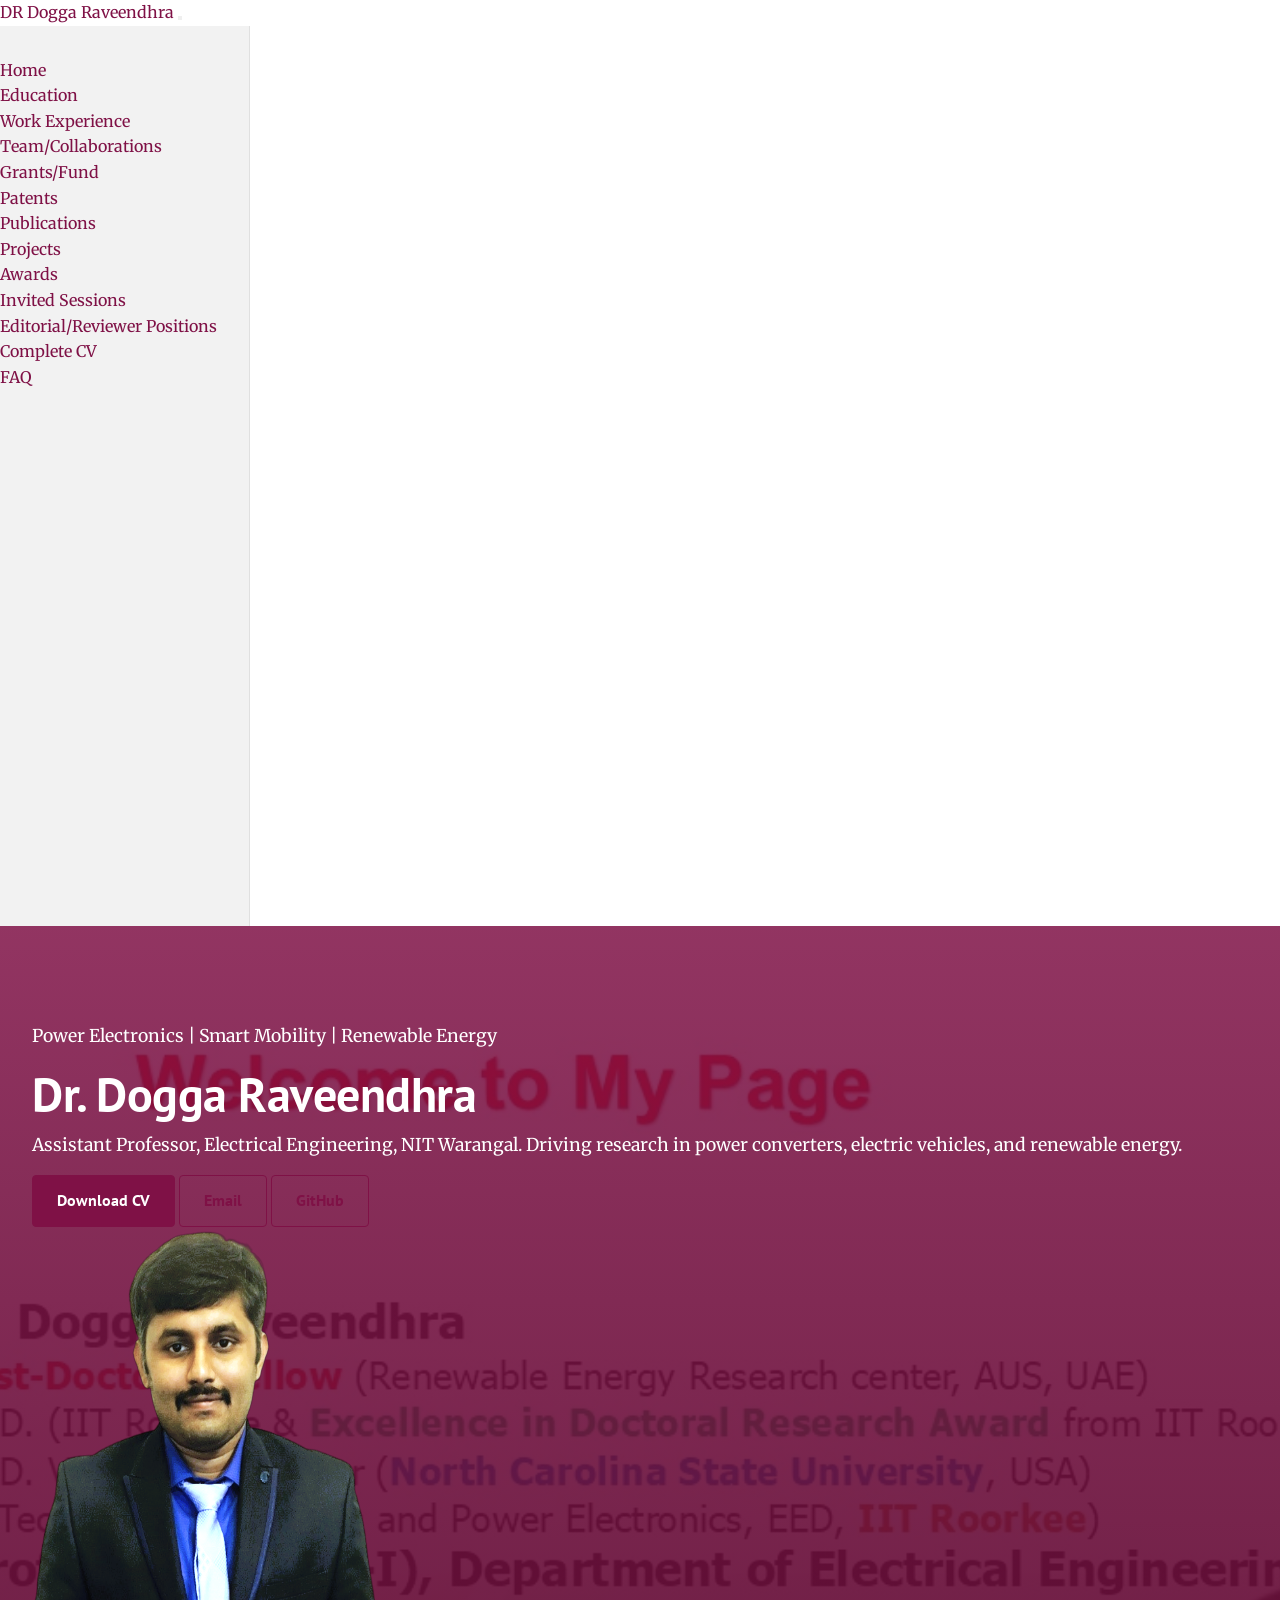
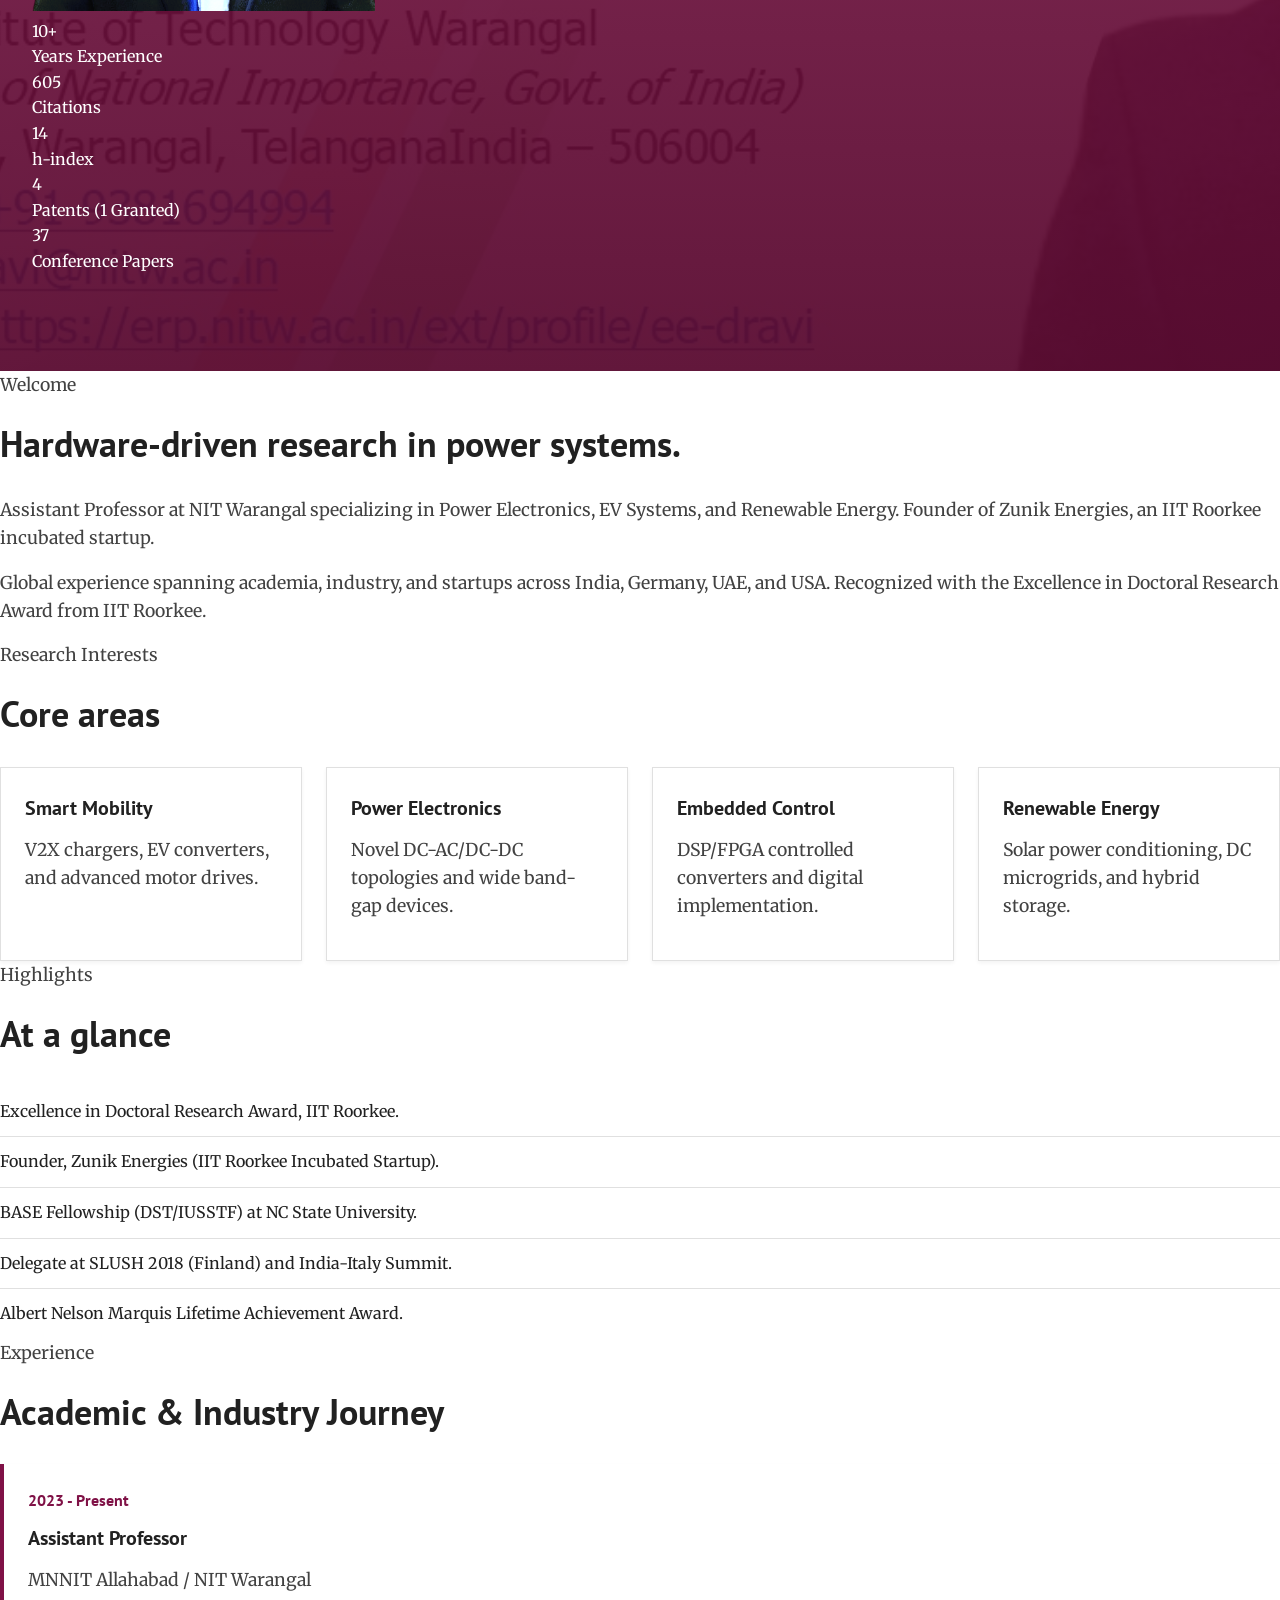
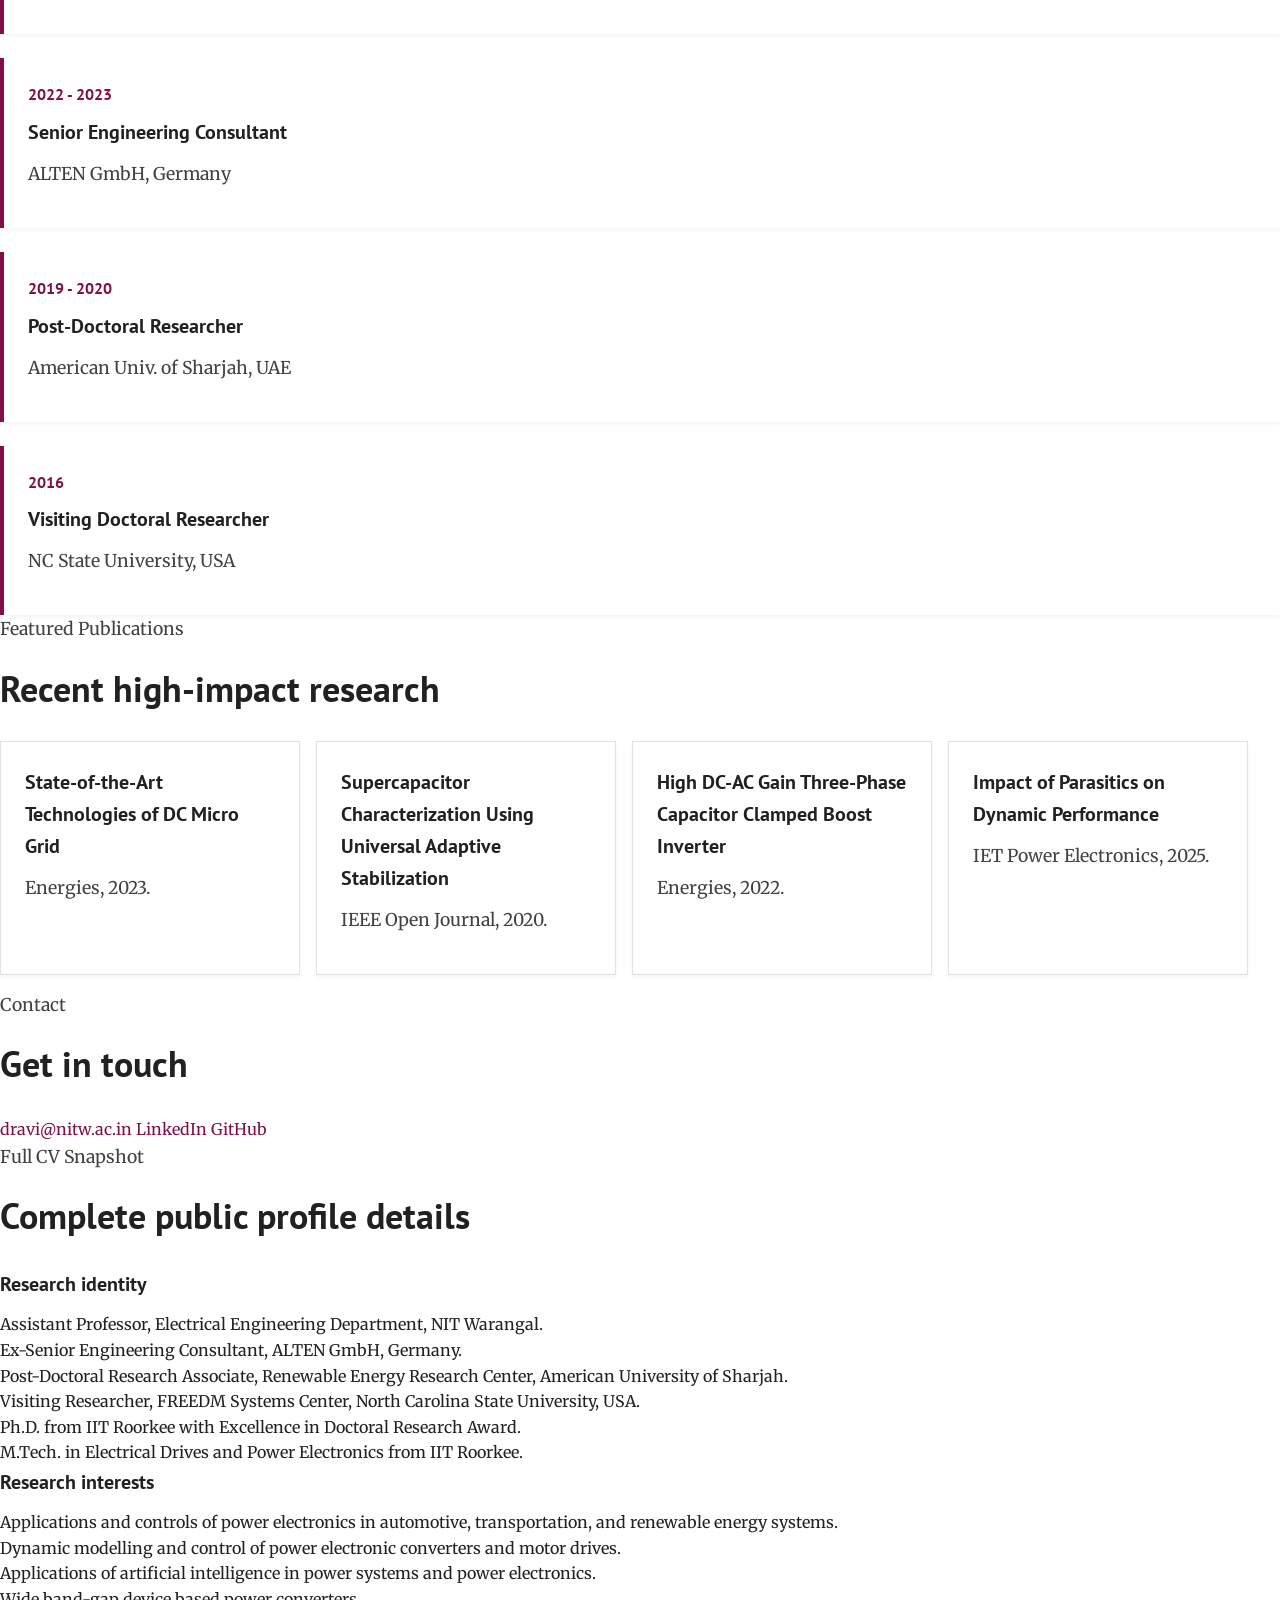
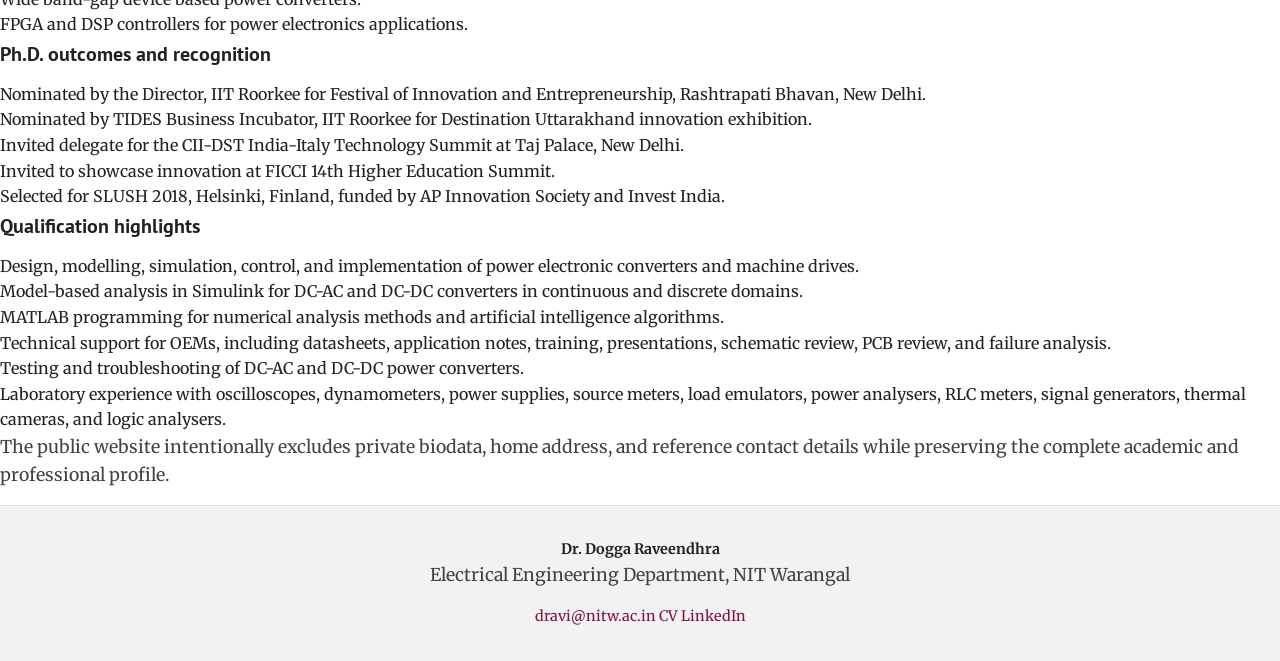
==== commit 6e0c8227: "Redesign: Match Google Sites Maroon/White style" ====
--- a/index.html
+++ b/index.html
@@ -11,7 +11,7 @@
     <meta property="og:image" content="assets/profile.png">
     <link rel="preconnect" href="https://fonts.googleapis.com">
     <link rel="preconnect" href="https://fonts.gstatic.com" crossorigin>
-    <link href="https://fonts.googleapis.com/css2?family=Outfit:wght@300;400;600;800;900&display=swap" rel="stylesheet">
+    <link href="https://fonts.googleapis.com/css2?family=PT+Sans:wght@400;700&family=Merriweather:wght@300;400;700&display=swap" rel="stylesheet">
     <link rel="stylesheet" href="styles.css">
   </head>
   <body data-page="home">
--- a/styles.css
+++ b/styles.css
@@ -1,887 +1,441 @@
+/* ==========================================================================
+   CSS Variables & Theme Setup (Google Sites Maroon/White style)
+   ========================================================================== */
 :root {
-  /* Core Colors */
-  --ink: #111827;
-  --muted: #6B7280;
-  --paper: #F9FAFB;
-  --soft: #F3F4F6;
-  --white: #FFFFFF;
-  --line: #E5E7EB;
-  
-  /* Brand Colors - Upgraded */
-  --teal: #0D9488;
-  --teal-dark: #0F766E;
-  --teal-deep: #115E59;
-  --gold: #D97706;
-  --gold-light: #F59E0B;
-  --green: #059669;
-
-  /* Modern Effects */
-  --shadow-sm: 0 4px 6px -1px rgba(0, 0, 0, 0.05), 0 2px 4px -1px rgba(0, 0, 0, 0.03);
-  --shadow-md: 0 10px 15px -3px rgba(0, 0, 0, 0.05), 0 4px 6px -2px rgba(0, 0, 0, 0.025);
-  --shadow-lg: 0 20px 25px -5px rgba(0, 0, 0, 0.05), 0 10px 10px -5px rgba(0, 0, 0, 0.02);
-  --shadow-hover: 0 25px 50px -12px rgba(13, 148, 136, 0.15);
-  --radius: 12px;
-  --max: 1200px;
-  --transition: all 0.3s cubic-bezier(0.4, 0, 0.2, 1);
+  --maroon: #7f1146;
+  --maroon-dark: #5a0b31;
+  --maroon-light: rgba(127, 17, 70, 0.1);
+  --bg-primary: #ffffff;
+  --bg-secondary: #f2f2f2;
+  --text-primary: #212121;
+  --text-secondary: #424242;
+  --white: #ffffff;
+  --border-color: #e0e0e0;
+
+  --font-heading: 'PT Sans', sans-serif;
+  --font-body: 'Merriweather', serif;
 }
 
 * {
+  margin: 0;
+  padding: 0;
   box-sizing: border-box;
 }
 
-html {
-  scroll-behavior: smooth;
-}
-
 body {
-  margin: 0;
-  color: var(--ink);
-  background: var(--paper);
-  font-family: 'Outfit', -apple-system, BlinkMacSystemFont, 'Segoe UI', Roboto, Helvetica, Arial, sans-serif;
-  line-height: 1.7;
-  overflow-x: hidden;
+  font-family: var(--font-body);
+  background-color: var(--bg-primary);
+  color: var(--text-primary);
+  line-height: 1.6;
   -webkit-font-smoothing: antialiased;
 }
 
-img {
-  display: block;
-  max-width: 100%;
-  height: auto;
+/* Typography */
+h1, h2, h3, h4, h5, h6, .nav-link, .kicker {
+  font-family: var(--font-heading);
+  color: var(--maroon);
+}
+
+h1 {
+  font-size: clamp(2rem, 5vw, 3rem);
+  line-height: 1.2;
+  margin-bottom: 0.5rem;
+  letter-spacing: -0.5px;
+}
+
+h2 {
+  font-size: clamp(1.5rem, 3vw, 2.25rem);
+  margin-bottom: 1.5rem;
+  color: var(--text-primary);
+}
+
+h3 {
+  font-size: 1.25rem;
+  margin-bottom: 0.75rem;
+  color: var(--text-primary);
+}
+
+p {
+  margin-bottom: 1rem;
+  color: var(--text-secondary);
+  font-size: 1.1rem;
 }
 
 a {
-  color: inherit;
-  transition: var(--transition);
-}
-
-/* Animations */
-@keyframes fadeUp {
-  from { opacity: 0; transform: translateY(30px); }
-  to { opacity: 1; transform: translateY(0); }
-}
-
-@keyframes gradientBg {
-  0% { background-position: 0% 50%; }
-  50% { background-position: 100% 50%; }
-  100% { background-position: 0% 50%; }
-}
-
-.reveal-on-scroll {
-  opacity: 0;
-  transform: translateY(30px);
-  transition: opacity 0.8s cubic-bezier(0.4, 0, 0.2, 1), transform 0.8s cubic-bezier(0.4, 0, 0.2, 1);
-}
-
-.reveal-on-scroll.is-visible {
-  opacity: 1;
-  transform: translateY(0);
-}
-
-/* Header */
-.site-header {
+  color: var(--maroon);
+  text-decoration: none;
+  transition: color 0.3s ease;
+}
+
+a:hover {
+  color: var(--maroon-dark);
+  text-decoration: underline;
+}
+
+/* ==========================================================================
+   Layout & Components
+   ========================================================================== */
+.site-wrapper {
+  display: flex;
+}
+
+/* Sidebar Navigation */
+.site-nav {
+  width: 250px;
+  background: var(--bg-secondary);
+  height: 100vh;
   position: sticky;
   top: 0;
-  z-index: 50;
-  display: flex;
-  align-items: center;
-  justify-content: space-between;
-  gap: 18px;
-  padding: 16px clamp(20px, 5vw, 60px);
-  color: var(--white);
-  background: rgba(15, 118, 110, 0.95);
-  box-shadow: 0 1px 0 rgba(255, 255, 255, 0.1);
-  transition: var(--transition);
-}
-
-.site-header.is-scrolled,
-.site-header.is-open {
-  background: rgba(17, 94, 89, 0.85);
-  backdrop-filter: blur(16px);
-  -webkit-backdrop-filter: blur(16px);
-  box-shadow: 0 4px 30px rgba(0, 0, 0, 0.1);
-}
-
-.brand {
-  display: inline-flex;
-  align-items: center;
-  gap: 14px;
+  border-right: 1px solid var(--border-color);
+  display: flex;
+  flex-direction: column;
+  padding: 2rem 0;
+  z-index: 100;
+}
+
+.nav-header {
+  padding: 0 1.5rem 1.5rem;
+  border-bottom: 1px solid var(--border-color);
+  margin-bottom: 1rem;
+}
+
+.nav-header h2 {
+  font-size: 1.25rem;
+  margin: 0;
+  color: var(--maroon);
+}
+
+.nav-list {
+  list-style: none;
+  flex: 1;
+  overflow-y: auto;
+}
+
+.nav-link {
+  display: block;
+  padding: 0.75rem 1.5rem;
+  color: var(--text-primary);
+  font-weight: 700;
+  border-left: 4px solid transparent;
+}
+
+.nav-link:hover, .nav-link.active {
+  background: var(--bg-primary);
+  color: var(--maroon);
+  border-left-color: var(--maroon);
+  text-decoration: none;
+}
+
+.mobile-nav-toggle {
+  display: none;
+  background: none;
+  border: none;
+  color: var(--white);
+  font-size: 1.5rem;
+  cursor: pointer;
+}
+
+/* Main Content Area */
+.site-main {
+  flex: 1;
   min-width: 0;
-  color: var(--white);
-  font-weight: 800;
-  font-size: 1.1rem;
-  text-decoration: none;
-}
-
-.brand-mark {
-  display: grid;
-  place-items: center;
-  width: 44px;
-  height: 44px;
-  border: 2px solid rgba(255, 255, 255, 0.8);
-  border-radius: 50%;
+  display: flex;
+  flex-direction: column;
+  min-height: 100vh;
+}
+
+/* Hero Section */
+.page-hero {
+  padding: 4rem 2rem;
+  background: var(--maroon);
+  color: var(--white);
+}
+
+.page-hero.home-hero {
+  background: linear-gradient(rgba(127, 17, 70, 0.85), rgba(90, 11, 49, 0.95)), url('HomePage_Banner.jpg') center/cover no-repeat;
+  padding: 6rem 2rem;
+}
+
+.page-hero h1, .page-hero p, .page-hero h2 {
+  color: var(--white);
+}
+
+.hero-stats {
+  display: flex;
+  gap: 2rem;
+  margin-top: 2rem;
+  flex-wrap: wrap;
+}
+
+.stat-item strong {
+  display: block;
+  font-size: 2rem;
+  font-family: var(--font-heading);
+}
+
+.stat-item span {
+  font-family: var(--font-body);
+  font-size: 0.9rem;
+  opacity: 0.9;
+}
+
+/* Sections */
+.page-section {
+  padding: 4rem 2rem;
+  border-bottom: 1px solid var(--border-color);
+}
+
+.page-section:nth-child(even) {
+  background: var(--bg-secondary);
+}
+
+.section-header {
+  margin-bottom: 2rem;
+}
+
+.kicker {
+  display: inline-block;
   font-size: 0.85rem;
-  font-weight: 900;
-  background: linear-gradient(135deg, rgba(255,255,255,0.2), transparent);
-}
-
-.site-nav {
-  display: flex;
-  flex-wrap: wrap;
-  justify-content: flex-end;
-  gap: 8px;
-  max-width: 940px;
-}
-
-.site-nav a {
-  padding: 8px 14px;
-  border-radius: var(--radius);
-  color: rgba(255, 255, 255, 0.9);
-  font-size: 0.9rem;
-  font-weight: 600;
-  text-decoration: none;
-  transition: var(--transition);
-}
-
-.site-nav a:hover,
-.site-nav a:focus-visible,
-.site-nav a.active {
-  color: var(--white);
-  background: rgba(255, 255, 255, 0.2);
-  transform: translateY(-2px);
-}
-
-.site-nav a.active {
-  color: var(--ink);
-  background: var(--gold-light);
-  box-shadow: 0 4px 14px rgba(217, 119, 6, 0.3);
-}
-
-.nav-toggle {
-  display: none;
-  width: 44px;
-  height: 44px;
-  padding: 0;
-  border: 1px solid rgba(255, 255, 255, 0.58);
-  border-radius: 50%;
-  color: var(--white);
-  background: transparent;
-  cursor: pointer;
-}
-
-.nav-toggle span {
-  display: block;
-  width: 20px;
-  height: 2px;
-  margin: 5px auto;
-  background: currentColor;
-  transition: var(--transition);
-}
-
-/* Hero */
-.page-hero {
-  display: grid;
-  grid-template-columns: minmax(0, 1fr);
-  gap: 40px;
-  padding: clamp(80px, 12vw, 140px) clamp(20px, 5vw, 60px);
-  color: var(--white);
-  background: linear-gradient(-45deg, #0F766E, #115E59, #0D9488, #0B3C38);
-  background-size: 400% 400%;
-  animation: gradientBg 15s ease infinite;
-  position: relative;
-  overflow: hidden;
-}
-
-.page-hero::before {
-  content: "";
-  position: absolute;
-  top: 0; right: 0; bottom: 0; left: 0;
-  background: url('data:image/svg+xml;utf8,<svg width="100" height="100" xmlns="http://www.w3.org/2000/svg"><circle cx="2" cy="2" r="1.5" fill="rgba(255,255,255,0.05)"/></svg>');
-  pointer-events: none;
-}
-
-.home-hero {
-  grid-template-columns: minmax(0, 1.2fr) minmax(280px, 400px);
-  align-items: center;
-}
-
-.hero-copy,
-.stat-grid {
-  width: min(var(--max), 100%);
-  margin-inline: auto;
-  position: relative;
-  z-index: 2;
-  animation: fadeUp 1s cubic-bezier(0.4, 0, 0.2, 1) forwards;
-}
-
-.home-hero .hero-copy {
-  width: 100%;
-}
-
-.eyebrow {
-  display: inline-block;
-  margin: 0 0 16px;
-  padding: 6px 12px;
-  color: var(--gold-light);
-  background: rgba(217, 119, 6, 0.15);
-  border-radius: 999px;
-  font-size: 0.8rem;
-  font-weight: 800;
+  text-transform: uppercase;
   letter-spacing: 1px;
-  text-transform: uppercase;
-  backdrop-filter: blur(4px);
-}
-
-.page-hero h1 {
-  max-width: 900px;
-  margin: 0;
-  font-size: clamp(3rem, 7vw, 5.5rem);
-  font-weight: 900;
-  line-height: 1.1;
-  letter-spacing: -0.02em;
-  overflow-wrap: anywhere;
-  text-shadow: 0 4px 12px rgba(0,0,0,0.1);
-}
-
-.page-hero p {
-  max-width: 820px;
-  margin: 24px 0 0;
-  color: rgba(255, 255, 255, 0.9);
-  font-size: clamp(1.1rem, 2vw, 1.35rem);
-  font-weight: 400;
-}
-
-.hero-actions {
-  display: flex;
-  flex-wrap: wrap;
-  gap: 16px;
-  margin-top: 40px;
-}
-
-.button {
-  display: inline-flex;
-  align-items: center;
-  justify-content: center;
-  min-height: 52px;
-  padding: 0 24px;
-  border-radius: var(--radius);
-  font-size: 1rem;
-  font-weight: 800;
-  text-decoration: none;
-  cursor: pointer;
-  transition: var(--transition);
-}
-
-.button.primary {
-  color: var(--white);
-  background: var(--gold);
-  box-shadow: 0 4px 15px rgba(217, 119, 6, 0.4);
-  border: 1px solid transparent;
-}
-
-.button.primary:hover {
-  background: var(--gold-light);
-  transform: translateY(-3px);
-  box-shadow: 0 8px 25px rgba(217, 119, 6, 0.5);
-}
-
-.button.secondary {
-  color: var(--white);
-  background: rgba(255, 255, 255, 0.1);
-  border: 1px solid rgba(255, 255, 255, 0.2);
-  backdrop-filter: blur(10px);
-}
-
-.button.secondary:hover {
-  background: rgba(255, 255, 255, 0.2);
-  transform: translateY(-3px);
-}
-
-.hero-portrait {
-  justify-self: center;
-  width: min(360px, 75vw);
-  overflow: hidden;
-  border: 8px solid rgba(255, 255, 255, 0.15);
-  border-radius: 50% 50% 12px 12px;
-  background: rgba(255, 255, 255, 0.1);
-  box-shadow: 0 20px 40px rgba(0,0,0,0.2);
-  transform: translateY(0);
-  transition: transform 0.5s ease;
-  animation: fadeUp 1s 0.2s both;
-}
-
-.hero-portrait:hover {
-  transform: translateY(-10px);
-}
-
-.hero-portrait img {
-  width: 100%;
-  aspect-ratio: 343 / 384;
-  object-fit: cover;
-  transition: transform 0.5s ease;
-}
-
-.hero-portrait:hover img {
-  transform: scale(1.05);
-}
-
-.stat-grid {
-  grid-column: 1 / -1;
-  display: grid;
-  grid-template-columns: repeat(6, 1fr);
-  gap: 16px;
-  margin-top: 40px;
-  padding: 0;
-  color: var(--ink);
-  animation: fadeUp 1s 0.4s both;
-}
-
-.stat-grid div {
-  padding: 24px 20px;
-  background: rgba(255, 255, 255, 0.95);
-  border-radius: var(--radius);
-  box-shadow: var(--shadow-md);
-  text-align: center;
-  transition: var(--transition);
-  backdrop-filter: blur(10px);
-}
-
-.stat-grid div:hover {
-  transform: translateY(-5px);
-  box-shadow: var(--shadow-lg);
-}
-
-.stat-grid dt {
-  color: var(--teal);
-  font-size: 2.2rem;
-  font-weight: 900;
-  line-height: 1;
-}
-
-.stat-grid dd {
-  margin: 10px 0 0;
-  color: var(--muted);
-  font-size: 0.95rem;
-  font-weight: 600;
-}
-
-/* Sections */
-.content-section {
-  padding: clamp(70px, 10vw, 120px) clamp(20px, 5vw, 60px);
-}
-
-.content-section.band {
-  background: var(--soft);
-}
-
-.section-inner {
-  width: min(var(--max), 100%);
-  margin-inline: auto;
-}
-
-.section-heading {
-  display: grid;
-  grid-template-columns: minmax(250px, 0.65fr) minmax(0, 1fr);
-  gap: clamp(30px, 6vw, 80px);
-  margin-bottom: 50px;
-}
-
-.section-heading h2 {
-  margin: 0;
-  font-size: clamp(2.2rem, 5vw, 4.2rem);
-  font-weight: 800;
-  line-height: 1.1;
-  letter-spacing: -0.01em;
-  color: var(--ink);
-}
-
-.section-body {
-  min-width: 0;
-}
-
-.split-copy {
-  display: grid;
-  grid-template-columns: repeat(2, minmax(0, 1fr));
-  gap: 30px;
-  font-size: 1.1rem;
-}
-
-.lead-copy,
-.split-copy p,
-.card-grid p,
-.timeline p,
-.paper-list p,
-.feature-list,
-.faq-list p {
-  color: var(--muted);
-}
-
-/* Cards */
+  color: var(--maroon);
+  font-weight: 700;
+  margin-bottom: 0.5rem;
+}
+
+/* Cards & Grids */
 .card-grid {
   display: grid;
-  grid-template-columns: repeat(3, minmax(0, 1fr));
-  gap: 24px;
-}
-
-.card-grid.four {
-  grid-template-columns: repeat(4, minmax(0, 1fr));
-}
-
-.card-grid article,
-.timeline article,
-.paper-list article,
-.detail-box {
-  min-width: 0;
-  padding: 30px;
-  border: 1px solid var(--line);
-  border-radius: var(--radius);
-  background: var(--white);
-  box-shadow: var(--shadow-sm);
-  transition: var(--transition);
-  position: relative;
-  overflow: hidden;
-}
-
-.card-grid article:hover,
-.paper-list article:hover {
-  transform: translateY(-5px);
-  box-shadow: var(--shadow-hover);
-  border-color: rgba(13, 148, 136, 0.3);
-}
-
-.card-grid article::after {
-  content: "";
-  position: absolute;
-  top: 0; left: 0; width: 100%; height: 4px;
-  background: var(--teal);
-  transform: scaleX(0);
-  transform-origin: left;
-  transition: transform 0.3s ease;
-}
-
-.card-grid article:hover::after {
-  transform: scaleX(1);
-}
-
-h3 {
-  margin: 0 0 12px;
-  font-size: 1.25rem;
-  font-weight: 700;
-  color: var(--ink);
-  line-height: 1.4;
+  grid-template-columns: repeat(auto-fit, minmax(280px, 1fr));
+  gap: 1.5rem;
+}
+
+.card-grid article {
+  background: var(--bg-primary);
+  border: 1px solid var(--border-color);
+  padding: 1.5rem;
+  box-shadow: 0 2px 4px rgba(0,0,0,0.05);
 }
 
 /* Timeline */
 .timeline {
-  display: grid;
-  grid-template-columns: repeat(2, minmax(0, 1fr));
-  gap: 24px;
+  display: flex;
+  flex-direction: column;
+  gap: 1.5rem;
 }
 
 .timeline article {
-  border-left: 4px solid var(--teal);
-  border-radius: 0 var(--radius) var(--radius) 0;
+  background: var(--bg-primary);
+  border-left: 4px solid var(--maroon);
+  padding: 1.5rem;
+  box-shadow: 0 2px 4px rgba(0,0,0,0.05);
 }
 
 .timeline span {
-  display: inline-block;
-  margin-bottom: 12px;
-  padding: 4px 10px;
-  background: var(--soft);
-  color: var(--teal-dark);
-  border-radius: 6px;
-  font-size: 0.85rem;
-  font-weight: 800;
-  text-transform: uppercase;
-}
-
-/* Lists */
+  font-family: var(--font-heading);
+  font-weight: 700;
+  color: var(--maroon);
+  display: block;
+  margin-bottom: 0.5rem;
+}
+
+/* Lists & Tables */
 .feature-list {
-  display: grid;
-  gap: 16px;
-  margin: 0;
-  padding: 0;
   list-style: none;
 }
 
-.feature-list.compact {
-  gap: 12px;
-}
-
 .feature-list li {
-  position: relative;
-  padding-left: 32px;
-  background: var(--white);
-  padding: 16px 20px 16px 45px;
-  border-radius: var(--radius);
-  border: 1px solid var(--line);
-  transition: var(--transition);
-}
-
-.feature-list li:hover {
-  transform: translateX(5px);
-  box-shadow: var(--shadow-sm);
-  border-color: var(--teal);
-}
-
-.feature-list li::before {
-  position: absolute;
-  top: 24px;
-  left: 20px;
-  width: 14px;
-  height: 3px;
-  background: var(--teal);
-  content: "";
-  border-radius: 2px;
-}
-
-.tag-cloud {
-  display: flex;
-  flex-wrap: wrap;
-  gap: 12px;
-}
-
-.tag-cloud span {
-  padding: 10px 18px;
-  border: 1px solid rgba(13, 148, 136, 0.2);
-  border-radius: 999px;
-  color: var(--teal-dark);
-  background: rgba(13, 148, 136, 0.05);
-  font-weight: 700;
-  font-size: 0.9rem;
-  transition: var(--transition);
-}
-
-.tag-cloud span:hover {
-  background: var(--teal);
-  color: var(--white);
-  transform: translateY(-2px);
-}
-
-/* Tables */
+  padding: 0.75rem 0;
+  border-bottom: 1px solid var(--border-color);
+}
+
+.feature-list li:last-child {
+  border-bottom: none;
+}
+
 .table-wrap {
   overflow-x: auto;
-  border: 1px solid var(--line);
-  border-radius: var(--radius);
-  background: var(--white);
-  box-shadow: var(--shadow-sm);
 }
 
 table {
   width: 100%;
-  min-width: 720px;
   border-collapse: collapse;
+  background: var(--bg-primary);
+  box-shadow: 0 2px 4px rgba(0,0,0,0.05);
 }
 
 th, td {
-  padding: 18px 20px;
-  border-bottom: 1px solid var(--line);
+  padding: 1rem;
   text-align: left;
-  vertical-align: top;
+  border-bottom: 1px solid var(--border-color);
 }
 
 th {
-  color: var(--white);
-  background: var(--teal);
+  background: var(--maroon);
+  color: var(--white);
+  font-family: var(--font-heading);
+}
+
+/* Buttons */
+.cv-source-actions {
+  display: flex;
+  gap: 1rem;
+  margin-bottom: 1.5rem;
+}
+
+.button {
+  display: inline-block;
+  padding: 0.75rem 1.5rem;
+  font-family: var(--font-heading);
+  font-weight: 700;
+  border-radius: 4px;
+  cursor: pointer;
+  border: 1px solid var(--maroon);
+  text-decoration: none !important;
+}
+
+.button.primary {
+  background: var(--maroon);
+  color: var(--white);
+}
+
+.button.primary:hover {
+  background: var(--maroon-dark);
+  color: var(--white);
+}
+
+.button.secondary {
+  background: transparent;
+  color: var(--maroon);
+}
+
+.button.secondary:hover {
+  background: var(--maroon-light);
+}
+
+/* IFrames */
+iframe {
+  width: 100%;
+  height: 80vh;
+  border: 1px solid var(--border-color);
+}
+
+/* Carousel */
+.carousel-container {
+  display: flex;
+  gap: 1rem;
+  overflow-x: auto;
+  padding-bottom: 1rem;
+}
+
+.carousel-container article {
+  flex: 0 0 300px;
+  background: var(--bg-primary);
+  border: 1px solid var(--border-color);
+  padding: 1.5rem;
+  box-shadow: 0 2px 4px rgba(0,0,0,0.05);
+}
+
+/* Details/FAQ */
+details {
+  background: var(--bg-primary);
+  border: 1px solid var(--border-color);
+  margin-bottom: 1rem;
+  padding: 1rem;
+}
+
+summary {
+  font-family: var(--font-heading);
+  font-weight: 700;
+  color: var(--maroon);
+  cursor: pointer;
+  outline: none;
+}
+
+details p {
+  margin-top: 1rem;
+  margin-bottom: 0;
+}
+
+/* Tag Cloud */
+.tag-cloud {
+  display: flex;
+  flex-wrap: wrap;
+  gap: 0.5rem;
+}
+
+.tag-cloud span {
+  background: var(--maroon-light);
+  color: var(--maroon);
+  padding: 0.5rem 1rem;
+  border-radius: 20px;
+  font-family: var(--font-heading);
   font-size: 0.9rem;
-  font-weight: 700;
-  text-transform: uppercase;
-  letter-spacing: 0.05em;
-}
-
-td {
-  color: var(--muted);
-}
-
-tr:hover td {
-  background: var(--soft);
-}
-
-/* Paper List */
-.paper-list {
-  display: grid;
-  gap: 16px;
-}
-
-.paper-list.numbered {
-  counter-reset: papers;
-}
-
-.paper-list.numbered article {
-  position: relative;
-  padding-left: 70px;
-  counter-increment: papers;
-}
-
-.paper-list.numbered article::before {
-  position: absolute;
-  top: 30px;
-  left: 24px;
-  width: 32px;
-  height: 32px;
-  display: grid;
-  place-items: center;
-  background: rgba(217, 119, 6, 0.1);
-  color: var(--gold);
-  border-radius: 50%;
-  font-weight: 900;
-  content: counter(papers);
-}
-
-/* Details & Accordions */
-.accordion-list {
-  display: grid;
-  gap: 16px;
-}
-
-.accordion-list details {
-  border: 1px solid var(--line);
-  border-radius: var(--radius);
-  background: var(--white);
-  box-shadow: var(--shadow-sm);
-  transition: var(--transition);
-}
-
-.accordion-list details[open] {
-  border-color: var(--teal);
-  box-shadow: var(--shadow-md);
-}
-
-.accordion-list summary {
-  cursor: pointer;
-  padding: 20px 24px;
-  color: var(--ink);
-  font-size: 1.1rem;
-  font-weight: 700;
-  transition: var(--transition);
-}
-
-.accordion-list summary:hover {
-  color: var(--teal);
-}
-
-.accordion-list details > *:not(summary) {
-  margin: 0 24px 24px;
-}
-
-.detail-grid {
-  display: grid;
-  grid-template-columns: repeat(2, minmax(0, 1fr));
-  gap: 20px;
-}
-
-.detail-grid article {
-  padding: 28px;
-}
-
-.detail-list, .dense-list {
-  display: grid;
-  gap: 12px;
-  margin: 0;
-  padding-left: 24px;
-  color: var(--muted);
-}
-
-.cv-pdf-frame {
-  width: 100%;
-  min-height: 800px;
-  border: 1px solid var(--line);
-  border-radius: var(--radius);
-  background: var(--white);
-  box-shadow: var(--shadow-md);
-}
-
-.contact-panel {
-  display: flex;
-  flex-wrap: wrap;
-  gap: 16px;
-}
-
-.contact-panel a {
-  padding: 14px 24px;
-  border: 1px solid var(--line);
-  border-radius: var(--radius);
-  color: var(--teal-dark);
-  background: var(--white);
-  font-weight: 800;
-  text-decoration: none;
-  box-shadow: var(--shadow-sm);
-  transition: var(--transition);
-}
-
-.contact-panel a:hover {
-  background: var(--teal);
-  color: var(--white);
-  transform: translateY(-3px);
-  box-shadow: var(--shadow-md);
-}
-
-.faq-list details {
-  border: 1px solid var(--line);
-  border-radius: var(--radius);
-  background: var(--white);
-  padding: 24px;
-  margin-bottom: 16px;
-  box-shadow: var(--shadow-sm);
-}
-
-.faq-list summary {
-  cursor: pointer;
-  color: var(--ink);
-  font-weight: 800;
-  font-size: 1.1rem;
-}
-
-.faq-list summary:hover {
-  color: var(--teal);
 }
 
 /* Footer */
 .site-footer {
-  display: flex;
-  align-items: center;
-  justify-content: space-between;
-  gap: 24px;
-  padding: 40px clamp(20px, 5vw, 60px);
-  color: rgba(255, 255, 255, 0.7);
-  background: #0B1120;
-}
-
-.site-footer p {
-  margin: 8px 0 0;
-}
-
-.footer-links {
-  display: flex;
-  flex-wrap: wrap;
-  gap: 20px;
-  justify-content: flex-end;
-}
-
-.footer-links a {
-  color: var(--white);
-  font-weight: 700;
-  text-decoration: none;
-  transition: var(--transition);
-}
-
-.footer-links a:hover {
-  color: var(--gold);
-}
-
-/* Carousel Additions */
-.carousel-container {
-  display: flex;
-  gap: 20px;
-  overflow-x: auto;
-  padding-bottom: 20px;
-  scroll-snap-type: x mandatory;
-  -webkit-overflow-scrolling: touch;
-}
-
-.carousel-container::-webkit-scrollbar {
-  height: 8px;
-}
-.carousel-container::-webkit-scrollbar-track {
-  background: var(--soft);
-  border-radius: 4px;
-}
-.carousel-container::-webkit-scrollbar-thumb {
-  background: var(--teal);
-  border-radius: 4px;
-}
-
-.carousel-container > article {
-  flex: 0 0 calc(50% - 10px);
-  scroll-snap-align: start;
+  margin-top: auto;
+  padding: 2rem;
+  background: var(--bg-secondary);
+  border-top: 1px solid var(--border-color);
+  text-align: center;
+  font-size: 0.9rem;
 }
 
 /* Responsive */
-@media (max-width: 1100px) {
+@media (max-width: 992px) {
+  .site-wrapper {
+    flex-direction: column;
+  }
+  
   .site-nav {
-    max-width: 760px;
-  }
-  .stat-grid {
-    grid-template-columns: repeat(3, 1fr);
-  }
-  .card-grid, .card-grid.four {
-    grid-template-columns: repeat(2, minmax(0, 1fr));
-  }
-  .carousel-container > article {
-    flex: 0 0 calc(80% - 10px);
-  }
-}
-
-@media (max-width: 860px) {
-  .nav-toggle {
+    width: 100%;
+    height: auto;
+    position: static;
+    flex-direction: row;
+    align-items: center;
+    justify-content: space-between;
+    padding: 1rem;
+    background: var(--maroon);
+  }
+
+  .nav-header {
+    border: none;
+    margin: 0;
+    padding: 0;
+  }
+
+  .nav-header h2 {
+    color: var(--white);
+  }
+
+  .mobile-nav-toggle {
     display: block;
-    flex: 0 0 auto;
-  }
-  .site-nav {
+  }
+
+  .nav-list {
+    display: none;
     position: absolute;
-    top: 76px;
-    right: 20px;
-    left: 20px;
-    display: none;
-    max-width: none;
-    flex-direction: column;
-    padding: 16px;
-    border: 1px solid rgba(255, 255, 255, 0.1);
-    border-radius: var(--radius);
-    background: rgba(17, 94, 89, 0.98);
-    backdrop-filter: blur(16px);
-    box-shadow: var(--shadow-lg);
-  }
-  .site-nav.is-open {
-    display: flex;
-    animation: fadeUp 0.3s ease;
-  }
-  .site-nav a {
-    padding: 12px;
-  }
-  .home-hero {
-    grid-template-columns: 1fr;
-    text-align: center;
-  }
-  .hero-portrait {
-    order: -1;
-    margin-bottom: 20px;
-  }
-  .hero-actions {
-    justify-content: center;
-  }
-  .eyebrow {
-    margin-inline: auto;
-  }
-  .stat-grid {
-    grid-template-columns: repeat(2, 1fr);
-  }
-  .section-heading, .split-copy, .timeline, .detail-grid {
-    grid-template-columns: 1fr;
-  }
-  .carousel-container > article {
-    flex: 0 0 90%;
-  }
-}
-
-@media (max-width: 600px) {
-  .brand {
-    font-size: 1rem;
-  }
-  .page-hero h1 {
-    font-size: clamp(2.5rem, 12vw, 3.5rem);
-  }
-  .hero-actions, .contact-panel, .cv-source-actions, .footer-links {
-    flex-direction: column;
-  }
-  .button, .contact-panel a {
-    width: 100%;
-    text-align: center;
-  }
-  .stat-grid, .card-grid, .card-grid.four {
-    grid-template-columns: 1fr;
-  }
-  .site-footer {
-    align-items: flex-start;
-    flex-direction: column;
-  }
-}
+    top: 100%;
+    left: 0;
+    right: 0;
+    background: var(--maroon-dark);
+  }
+
+  .nav-list.active {
+    display: block;
+  }
+
+  .nav-link {
+    color: var(--white);
+    border-left: none;
+    border-bottom: 1px solid rgba(255,255,255,0.1);
+  }
+
+  .nav-link:hover, .nav-link.active {
+    background: rgba(255,255,255,0.1);
+    color: var(--white);
+    border-left: none;
+  }
+}
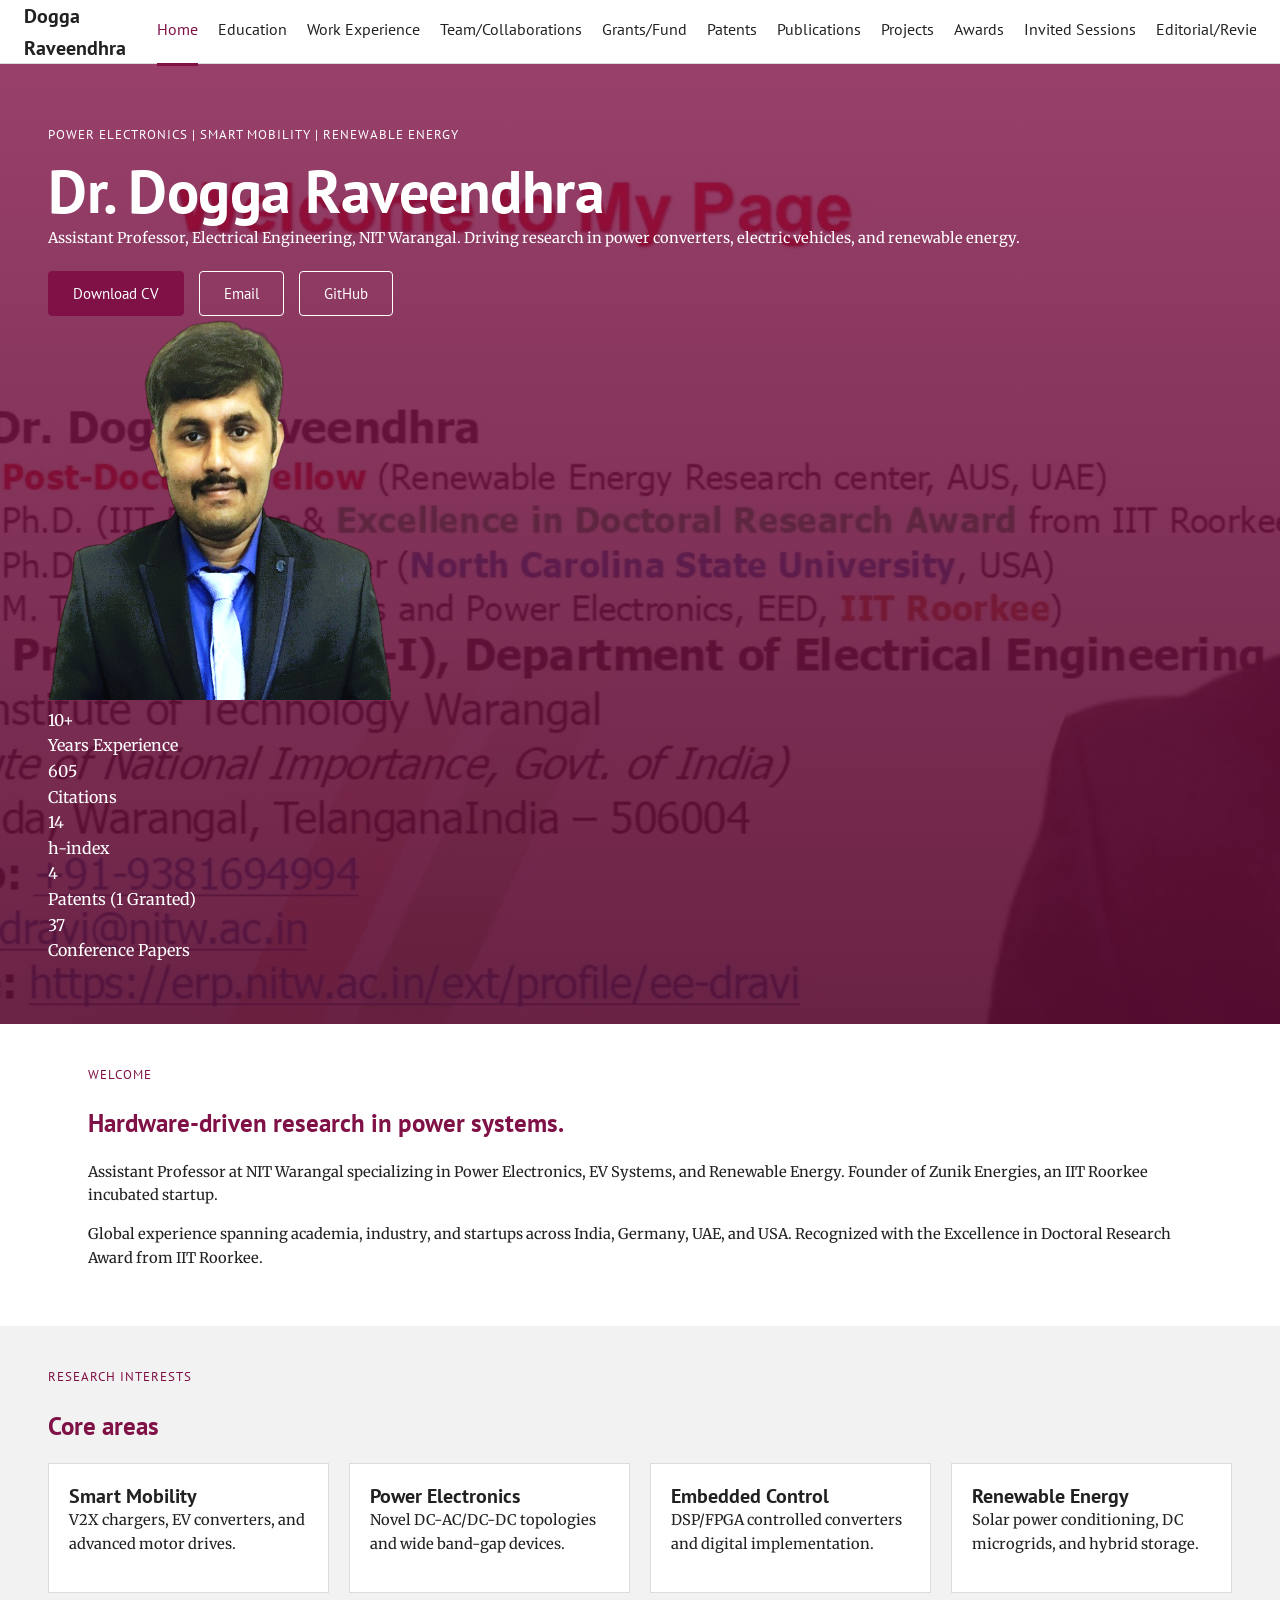
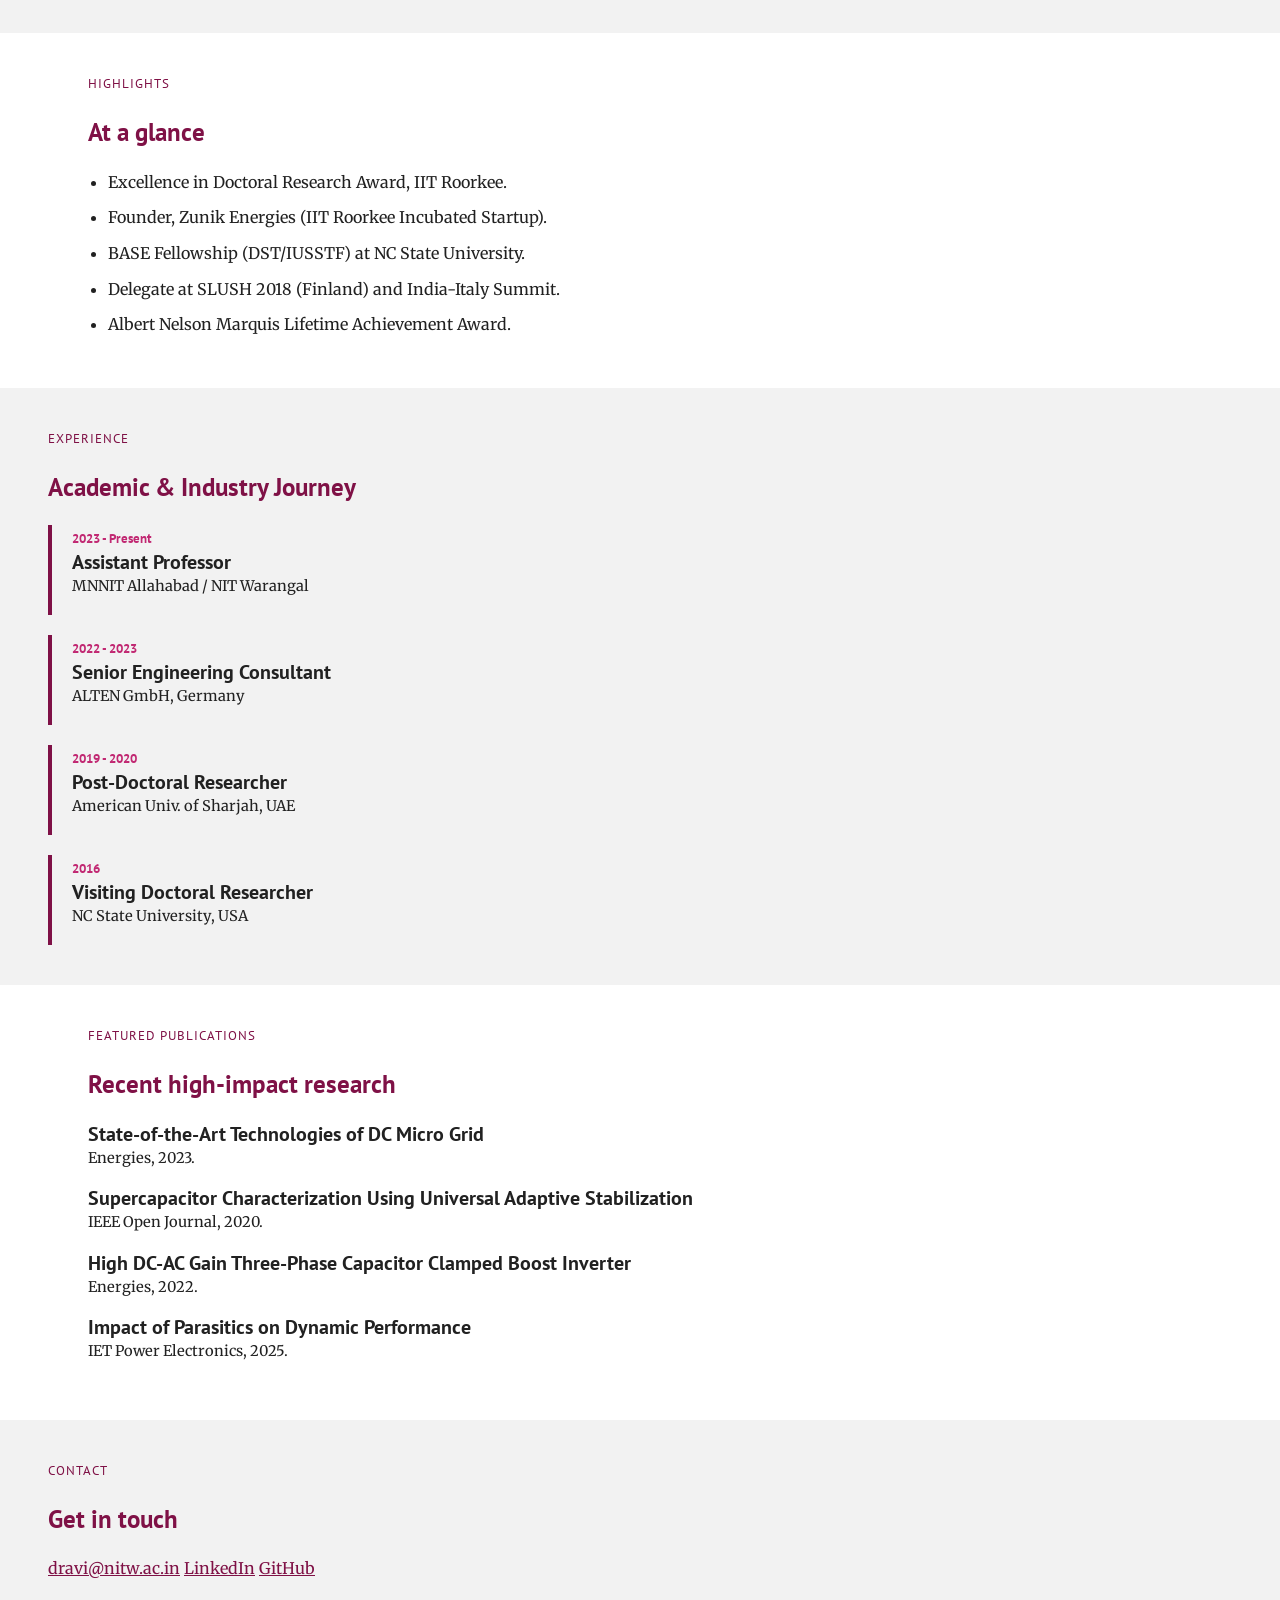
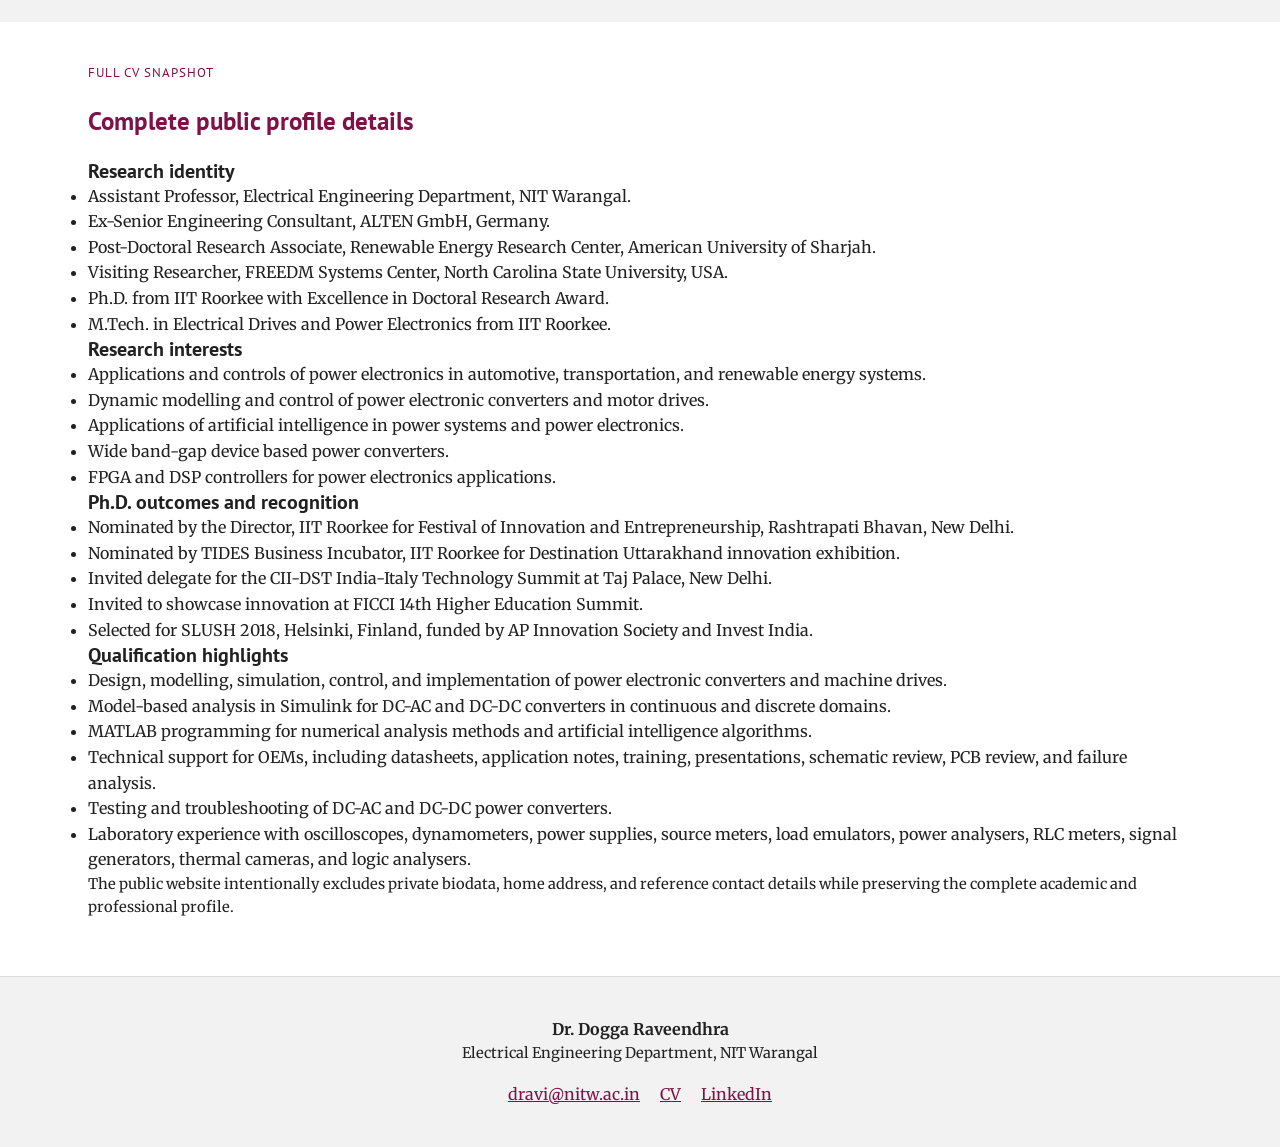
==== commit d48dae48: "Layout: Shift from sidebar to top-nav Google Sites replica" ====
--- a/index.html
+++ b/index.html
@@ -5,7 +5,7 @@
     <meta name="viewport" content="width=device-width, initial-scale=1">
     <title>Dr. Dogga Raveendhra</title>
     <meta name="description" content="Academic profile of Dr. Dogga Raveendhra, Assistant Professor, Electrical Engineering, NIT Warangal.">
-    <meta name="theme-color" content="#0f766e">
+    <meta name="theme-color" content="#7f1146">
     <meta property="og:title" content="Dr. Dogga Raveendhra">
     <meta property="og:description" content="Power electronics, electric vehicles, renewable energy systems, converters, drives, and AI-enabled energy systems.">
     <meta property="og:image" content="assets/profile.png">
--- a/styles.css
+++ b/styles.css
@@ -1,16 +1,18 @@
 /* ==========================================================================
-   CSS Variables & Theme Setup (Google Sites Maroon/White style)
-   ========================================================================== */
+   CSS Variables & Theme Setup (Exact Google Sites Replica)
+   ========================================================================== */
+@import url('https://fonts.googleapis.com/css2?family=PT+Sans:wght@400;700&family=Merriweather:wght@300;400;700&display=swap');
+
 :root {
-  --maroon: #7f1146;
-  --maroon-dark: #5a0b31;
-  --maroon-light: rgba(127, 17, 70, 0.1);
-  --bg-primary: #ffffff;
-  --bg-secondary: #f2f2f2;
-  --text-primary: #212121;
-  --text-secondary: #424242;
-  --white: #ffffff;
-  --border-color: #e0e0e0;
+  --maroon: rgba(127,17,70,1);
+  --maroon-dark: rgba(90,11,49,1);
+  --maroon-light: rgba(193,40,114,1);
+  --bg-page: rgba(255,255,255,1);
+  --bg-gray: rgba(242,242,242,1);
+  --text-dark: rgba(33,33,33,1);
+  --text-gray: rgba(100,100,100,1);
+  --white: rgba(255,255,255,1);
+  --border: rgba(220,220,220,1);
 
   --font-heading: 'PT Sans', sans-serif;
   --font-body: 'Merriweather', serif;
@@ -24,235 +26,255 @@
 
 body {
   font-family: var(--font-body);
-  background-color: var(--bg-primary);
-  color: var(--text-primary);
+  background-color: var(--bg-page);
+  color: var(--text-dark);
   line-height: 1.6;
-  -webkit-font-smoothing: antialiased;
-}
-
-/* Typography */
-h1, h2, h3, h4, h5, h6, .nav-link, .kicker {
-  font-family: var(--font-heading);
-  color: var(--maroon);
+}
+
+/* ==========================================================================
+   Typography
+   ========================================================================== */
+h1, h2, h3, h4, h5, h6 {
+  font-family: var(--font-heading);
+  color: var(--maroon);
+  font-weight: 700;
 }
 
 h1 {
-  font-size: clamp(2rem, 5vw, 3rem);
+  font-size: 34pt;
+  letter-spacing: -0.5px;
   line-height: 1.2;
-  margin-bottom: 0.5rem;
-  letter-spacing: -0.5px;
 }
 
 h2 {
-  font-size: clamp(1.5rem, 3vw, 2.25rem);
-  margin-bottom: 1.5rem;
-  color: var(--text-primary);
+  font-size: 19pt;
+  line-height: 1.4;
+  margin-top: 20px;
 }
 
 h3 {
-  font-size: 1.25rem;
-  margin-bottom: 0.75rem;
-  color: var(--text-primary);
+  font-size: 15pt;
+  line-height: 1.25;
+  color: var(--text-dark);
 }
 
 p {
+  font-size: 11pt;
   margin-bottom: 1rem;
-  color: var(--text-secondary);
-  font-size: 1.1rem;
+  color: var(--text-dark);
 }
 
 a {
   color: var(--maroon);
-  text-decoration: none;
-  transition: color 0.3s ease;
-}
-
+  text-decoration: underline;
+}
 a:hover {
-  color: var(--maroon-dark);
-  text-decoration: underline;
-}
-
-/* ==========================================================================
-   Layout & Components
-   ========================================================================== */
-.site-wrapper {
-  display: flex;
-}
-
-/* Sidebar Navigation */
-.site-nav {
-  width: 250px;
-  background: var(--bg-secondary);
-  height: 100vh;
+  color: var(--maroon-light);
+}
+
+/* ==========================================================================
+   Top Navigation (Header)
+   ========================================================================== */
+.site-header {
+  display: flex;
+  justify-content: space-between;
+  align-items: center;
+  padding: 0 24px;
+  height: 64px;
+  background-color: var(--bg-page);
+  border-bottom: 1px solid var(--border);
   position: sticky;
   top: 0;
-  border-right: 1px solid var(--border-color);
+  z-index: 1000;
+}
+
+.brand {
+  display: flex;
+  align-items: center;
+  font-family: var(--font-heading);
+  font-size: 15pt;
+  font-weight: 700;
+  color: var(--text-dark);
+  text-decoration: none;
+}
+.brand:hover { color: var(--maroon); text-decoration: none; }
+.brand-mark { display: none; } /* Hide the DR icon to match Google Site */
+
+.site-nav {
+  display: flex;
+  gap: 20px;
+  overflow-x: auto;
+  white-space: nowrap;
+}
+
+.site-nav a {
+  font-family: var(--font-heading);
+  font-size: 12pt;
+  color: var(--text-dark);
+  text-decoration: none;
+  padding: 20px 0;
+  border-bottom: 3px solid transparent;
+}
+
+.site-nav a:hover {
+  color: var(--maroon);
+}
+
+.site-nav a.active {
+  color: var(--maroon);
+  border-bottom-color: var(--maroon);
+}
+
+.nav-toggle {
+  display: none;
+}
+
+/* ==========================================================================
+   Main Content Layout
+   ========================================================================== */
+main {
+  max-width: 100%;
+}
+
+/* The Maroon Banner / Hero Block */
+.page-hero {
+  background-color: var(--maroon);
+  color: var(--white);
+  padding: 60px 48px;
+  min-height: 250px;
   display: flex;
   flex-direction: column;
-  padding: 2rem 0;
-  z-index: 100;
-}
-
-.nav-header {
-  padding: 0 1.5rem 1.5rem;
-  border-bottom: 1px solid var(--border-color);
-  margin-bottom: 1rem;
-}
-
-.nav-header h2 {
-  font-size: 1.25rem;
-  margin: 0;
-  color: var(--maroon);
-}
-
-.nav-list {
-  list-style: none;
-  flex: 1;
-  overflow-y: auto;
-}
-
-.nav-link {
-  display: block;
-  padding: 0.75rem 1.5rem;
-  color: var(--text-primary);
-  font-weight: 700;
-  border-left: 4px solid transparent;
-}
-
-.nav-link:hover, .nav-link.active {
-  background: var(--bg-primary);
-  color: var(--maroon);
-  border-left-color: var(--maroon);
-  text-decoration: none;
-}
-
-.mobile-nav-toggle {
-  display: none;
-  background: none;
-  border: none;
-  color: var(--white);
-  font-size: 1.5rem;
-  cursor: pointer;
-}
-
-/* Main Content Area */
-.site-main {
-  flex: 1;
-  min-width: 0;
-  display: flex;
-  flex-direction: column;
-  min-height: 100vh;
-}
-
-/* Hero Section */
-.page-hero {
-  padding: 4rem 2rem;
-  background: var(--maroon);
-  color: var(--white);
+  justify-content: center;
+  text-align: left;
 }
 
 .page-hero.home-hero {
-  background: linear-gradient(rgba(127, 17, 70, 0.85), rgba(90, 11, 49, 0.95)), url('HomePage_Banner.jpg') center/cover no-repeat;
-  padding: 6rem 2rem;
-}
-
-.page-hero h1, .page-hero p, .page-hero h2 {
-  color: var(--white);
-}
-
-.hero-stats {
-  display: flex;
-  gap: 2rem;
-  margin-top: 2rem;
-  flex-wrap: wrap;
-}
-
-.stat-item strong {
-  display: block;
-  font-size: 2rem;
-  font-family: var(--font-heading);
-}
-
-.stat-item span {
-  font-family: var(--font-body);
-  font-size: 0.9rem;
-  opacity: 0.9;
-}
-
-/* Sections */
-.page-section {
-  padding: 4rem 2rem;
-  border-bottom: 1px solid var(--border-color);
-}
-
-.page-section:nth-child(even) {
-  background: var(--bg-secondary);
-}
-
-.section-header {
-  margin-bottom: 2rem;
-}
-
-.kicker {
-  display: inline-block;
-  font-size: 0.85rem;
+  background: linear-gradient(rgba(127,17,70,0.8), rgba(90,11,49,0.9)), url('HomePage_Banner.jpg') center/cover no-repeat;
+  min-height: 340px;
+}
+
+.page-hero h1, .page-hero h2, .page-hero p {
+  color: var(--white);
+}
+
+.page-hero h1 {
+  font-size: 45pt;
+}
+
+.eyebrow {
+  font-family: var(--font-heading);
   text-transform: uppercase;
   letter-spacing: 1px;
-  color: var(--maroon);
-  font-weight: 700;
-  margin-bottom: 0.5rem;
-}
-
-/* Cards & Grids */
+  font-size: 10pt;
+  margin-bottom: 10px;
+  color: rgba(255,255,255,0.8);
+}
+
+/* Content Container */
+.content-section {
+  padding: 40px 48px;
+  max-width: 1200px;
+  margin: 0 auto;
+}
+
+.content-section.band {
+  background-color: var(--bg-gray);
+  max-width: 100%;
+}
+
+.content-section.band .section-inner {
+  max-width: 1200px;
+  margin: 0 auto;
+}
+
+.section-heading {
+  margin-bottom: 20px;
+}
+
+.section-heading .eyebrow {
+  color: var(--maroon);
+}
+
+/* ==========================================================================
+   Components (Buttons, Cards, Lists)
+   ========================================================================== */
+.hero-actions {
+  margin-top: 20px;
+  display: flex;
+  gap: 15px;
+}
+
+.button {
+  display: inline-block;
+  font-family: var(--font-heading);
+  font-size: 11pt;
+  padding: 10px 24px;
+  text-decoration: none !important;
+  border-radius: 4px;
+  cursor: pointer;
+  border: 1px solid var(--maroon);
+}
+
+.button.primary {
+  background-color: var(--maroon);
+  color: var(--white);
+}
+
+.button.primary:hover {
+  background-color: var(--maroon-dark);
+}
+
+.button.secondary {
+  background-color: transparent;
+  color: var(--maroon);
+}
+
+.button.secondary:hover {
+  background-color: var(--maroon-light);
+  color: var(--white);
+  border-color: var(--maroon-light);
+}
+
+.page-hero .button.secondary {
+  border-color: var(--white);
+  color: var(--white);
+}
+.page-hero .button.secondary:hover {
+  background-color: rgba(255,255,255,0.1);
+}
+
+/* Grids and Cards */
 .card-grid {
   display: grid;
-  grid-template-columns: repeat(auto-fit, minmax(280px, 1fr));
-  gap: 1.5rem;
+  grid-template-columns: repeat(auto-fit, minmax(250px, 1fr));
+  gap: 20px;
 }
 
 .card-grid article {
-  background: var(--bg-primary);
-  border: 1px solid var(--border-color);
-  padding: 1.5rem;
-  box-shadow: 0 2px 4px rgba(0,0,0,0.05);
-}
-
-/* Timeline */
+  background: var(--bg-page);
+  padding: 20px;
+  border: 1px solid var(--border);
+}
+
 .timeline {
   display: flex;
   flex-direction: column;
-  gap: 1.5rem;
+  gap: 20px;
 }
 
 .timeline article {
-  background: var(--bg-primary);
+  padding-left: 20px;
   border-left: 4px solid var(--maroon);
-  padding: 1.5rem;
-  box-shadow: 0 2px 4px rgba(0,0,0,0.05);
 }
 
 .timeline span {
   font-family: var(--font-heading);
   font-weight: 700;
-  color: var(--maroon);
-  display: block;
-  margin-bottom: 0.5rem;
-}
-
-/* Lists & Tables */
-.feature-list {
-  list-style: none;
-}
-
-.feature-list li {
-  padding: 0.75rem 0;
-  border-bottom: 1px solid var(--border-color);
-}
-
-.feature-list li:last-child {
-  border-bottom: none;
-}
-
+  color: var(--maroon-light);
+  font-size: 10pt;
+}
+
+/* Tables */
 .table-wrap {
   overflow-x: auto;
 }
@@ -260,182 +282,91 @@
 table {
   width: 100%;
   border-collapse: collapse;
-  background: var(--bg-primary);
-  box-shadow: 0 2px 4px rgba(0,0,0,0.05);
 }
 
 th, td {
-  padding: 1rem;
+  padding: 12px;
+  border: 1px solid var(--border);
   text-align: left;
-  border-bottom: 1px solid var(--border-color);
 }
 
 th {
-  background: var(--maroon);
-  color: var(--white);
-  font-family: var(--font-heading);
-}
-
-/* Buttons */
-.cv-source-actions {
-  display: flex;
-  gap: 1rem;
-  margin-bottom: 1.5rem;
-}
-
-.button {
-  display: inline-block;
-  padding: 0.75rem 1.5rem;
-  font-family: var(--font-heading);
-  font-weight: 700;
-  border-radius: 4px;
-  cursor: pointer;
-  border: 1px solid var(--maroon);
-  text-decoration: none !important;
-}
-
-.button.primary {
-  background: var(--maroon);
-  color: var(--white);
-}
-
-.button.primary:hover {
-  background: var(--maroon-dark);
-  color: var(--white);
-}
-
-.button.secondary {
-  background: transparent;
-  color: var(--maroon);
-}
-
-.button.secondary:hover {
-  background: var(--maroon-light);
-}
-
-/* IFrames */
-iframe {
-  width: 100%;
-  height: 80vh;
-  border: 1px solid var(--border-color);
-}
-
-/* Carousel */
-.carousel-container {
-  display: flex;
-  gap: 1rem;
-  overflow-x: auto;
-  padding-bottom: 1rem;
-}
-
-.carousel-container article {
-  flex: 0 0 300px;
-  background: var(--bg-primary);
-  border: 1px solid var(--border-color);
-  padding: 1.5rem;
-  box-shadow: 0 2px 4px rgba(0,0,0,0.05);
-}
-
-/* Details/FAQ */
-details {
-  background: var(--bg-primary);
-  border: 1px solid var(--border-color);
-  margin-bottom: 1rem;
-  padding: 1rem;
-}
-
-summary {
-  font-family: var(--font-heading);
-  font-weight: 700;
-  color: var(--maroon);
-  cursor: pointer;
-  outline: none;
-}
-
-details p {
-  margin-top: 1rem;
-  margin-bottom: 0;
-}
-
-/* Tag Cloud */
-.tag-cloud {
-  display: flex;
-  flex-wrap: wrap;
-  gap: 0.5rem;
-}
-
-.tag-cloud span {
-  background: var(--maroon-light);
-  color: var(--maroon);
-  padding: 0.5rem 1rem;
-  border-radius: 20px;
-  font-family: var(--font-heading);
-  font-size: 0.9rem;
+  background-color: var(--bg-gray);
+  font-family: var(--font-heading);
+  color: var(--maroon);
+}
+
+/* Lists */
+.feature-list li {
+  margin-bottom: 10px;
+  list-style-type: disc;
+  margin-left: 20px;
 }
 
 /* Footer */
 .site-footer {
-  margin-top: auto;
-  padding: 2rem;
-  background: var(--bg-secondary);
-  border-top: 1px solid var(--border-color);
   text-align: center;
-  font-size: 0.9rem;
-}
-
-/* Responsive */
-@media (max-width: 992px) {
-  .site-wrapper {
+  padding: 40px;
+  background-color: var(--bg-gray);
+  border-top: 1px solid var(--border);
+}
+
+.footer-links {
+  margin-top: 10px;
+  display: flex;
+  justify-content: center;
+  gap: 20px;
+}
+
+/* Responsive Overrides */
+@media (max-width: 768px) {
+  .site-header {
     flex-direction: column;
+    height: auto;
+    padding: 15px;
   }
   
   .site-nav {
-    width: 100%;
-    height: auto;
-    position: static;
-    flex-direction: row;
-    align-items: center;
-    justify-content: space-between;
-    padding: 1rem;
-    background: var(--maroon);
-  }
-
-  .nav-header {
+    flex-wrap: wrap;
+    justify-content: center;
+    gap: 10px;
+    padding-top: 10px;
+  }
+
+  .nav-toggle {
+    display: block;
+    background: none;
     border: none;
-    margin: 0;
-    padding: 0;
-  }
-
-  .nav-header h2 {
-    color: var(--white);
-  }
-
-  .mobile-nav-toggle {
+    cursor: pointer;
+    padding: 10px;
+  }
+  
+  .nav-toggle span {
     display: block;
+    width: 25px;
+    height: 3px;
+    background-color: var(--maroon);
+    margin: 5px 0;
   }
 
   .nav-list {
     display: none;
     position: absolute;
-    top: 100%;
-    left: 0;
-    right: 0;
-    background: var(--maroon-dark);
-  }
-
-  .nav-list.active {
-    display: block;
-  }
-
-  .nav-link {
-    color: var(--white);
-    border-left: none;
-    border-bottom: 1px solid rgba(255,255,255,0.1);
-  }
-
-  .nav-link:hover, .nav-link.active {
-    background: rgba(255,255,255,0.1);
-    color: var(--white);
-    border-left: none;
-  }
-}
+  }
+
+  .site-nav a {
+    padding: 5px;
+  }
+
+  .page-hero {
+    padding: 40px 20px;
+  }
+  
+  .page-hero h1 {
+    font-size: 30pt;
+  }
+
+  .content-section {
+    padding: 30px 20px;
+  }
+}
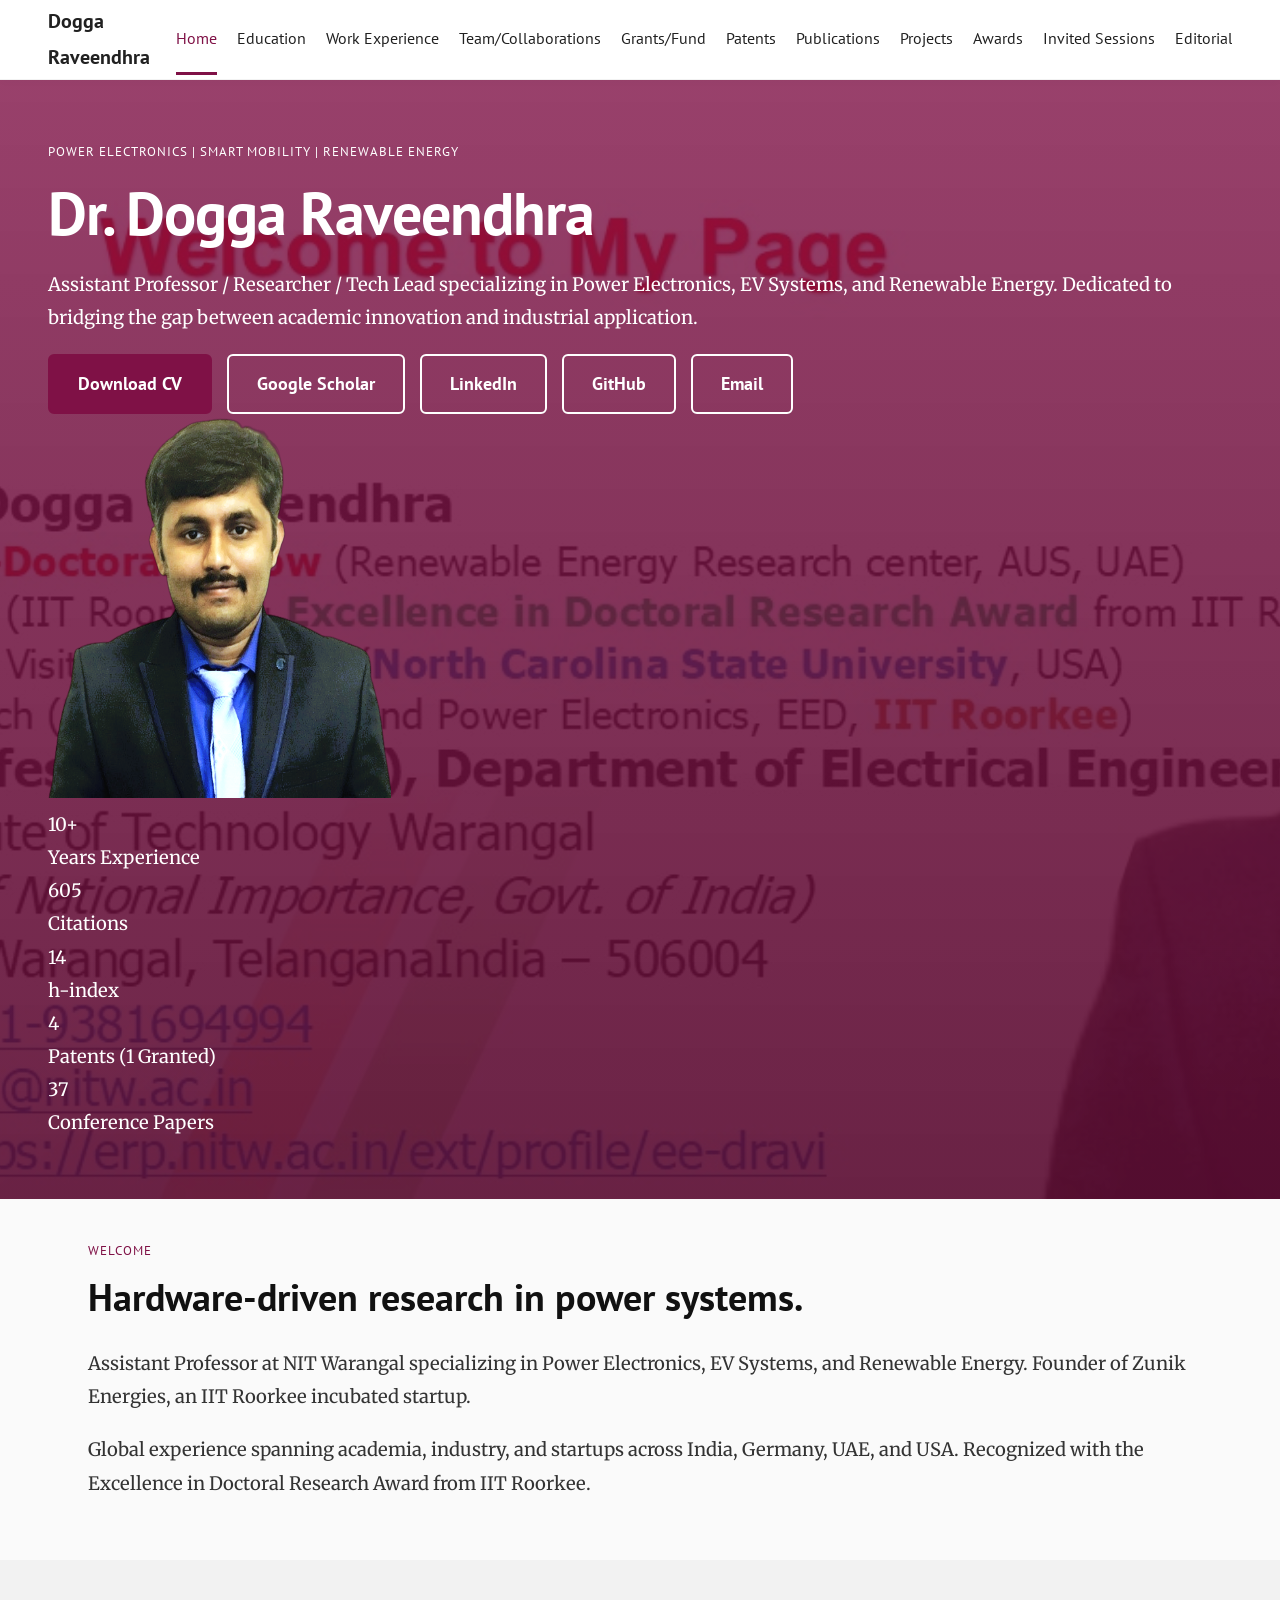
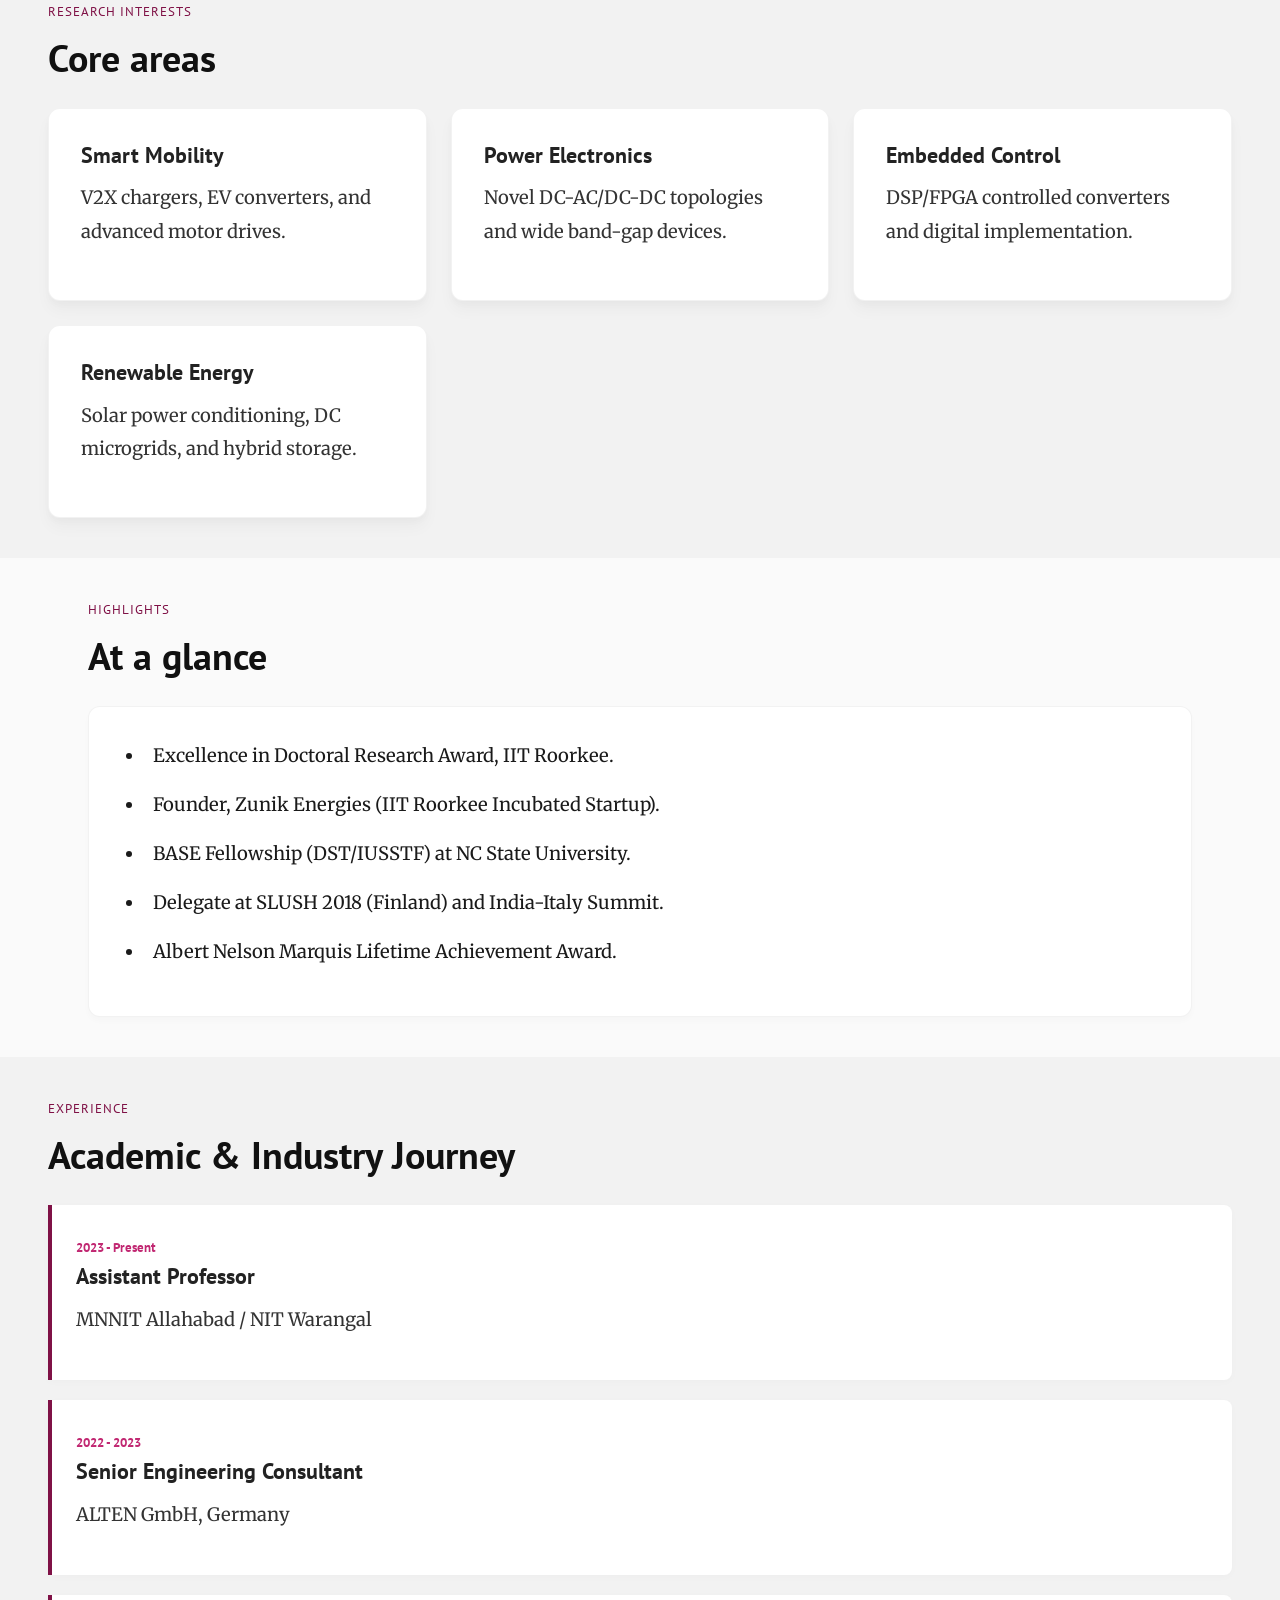
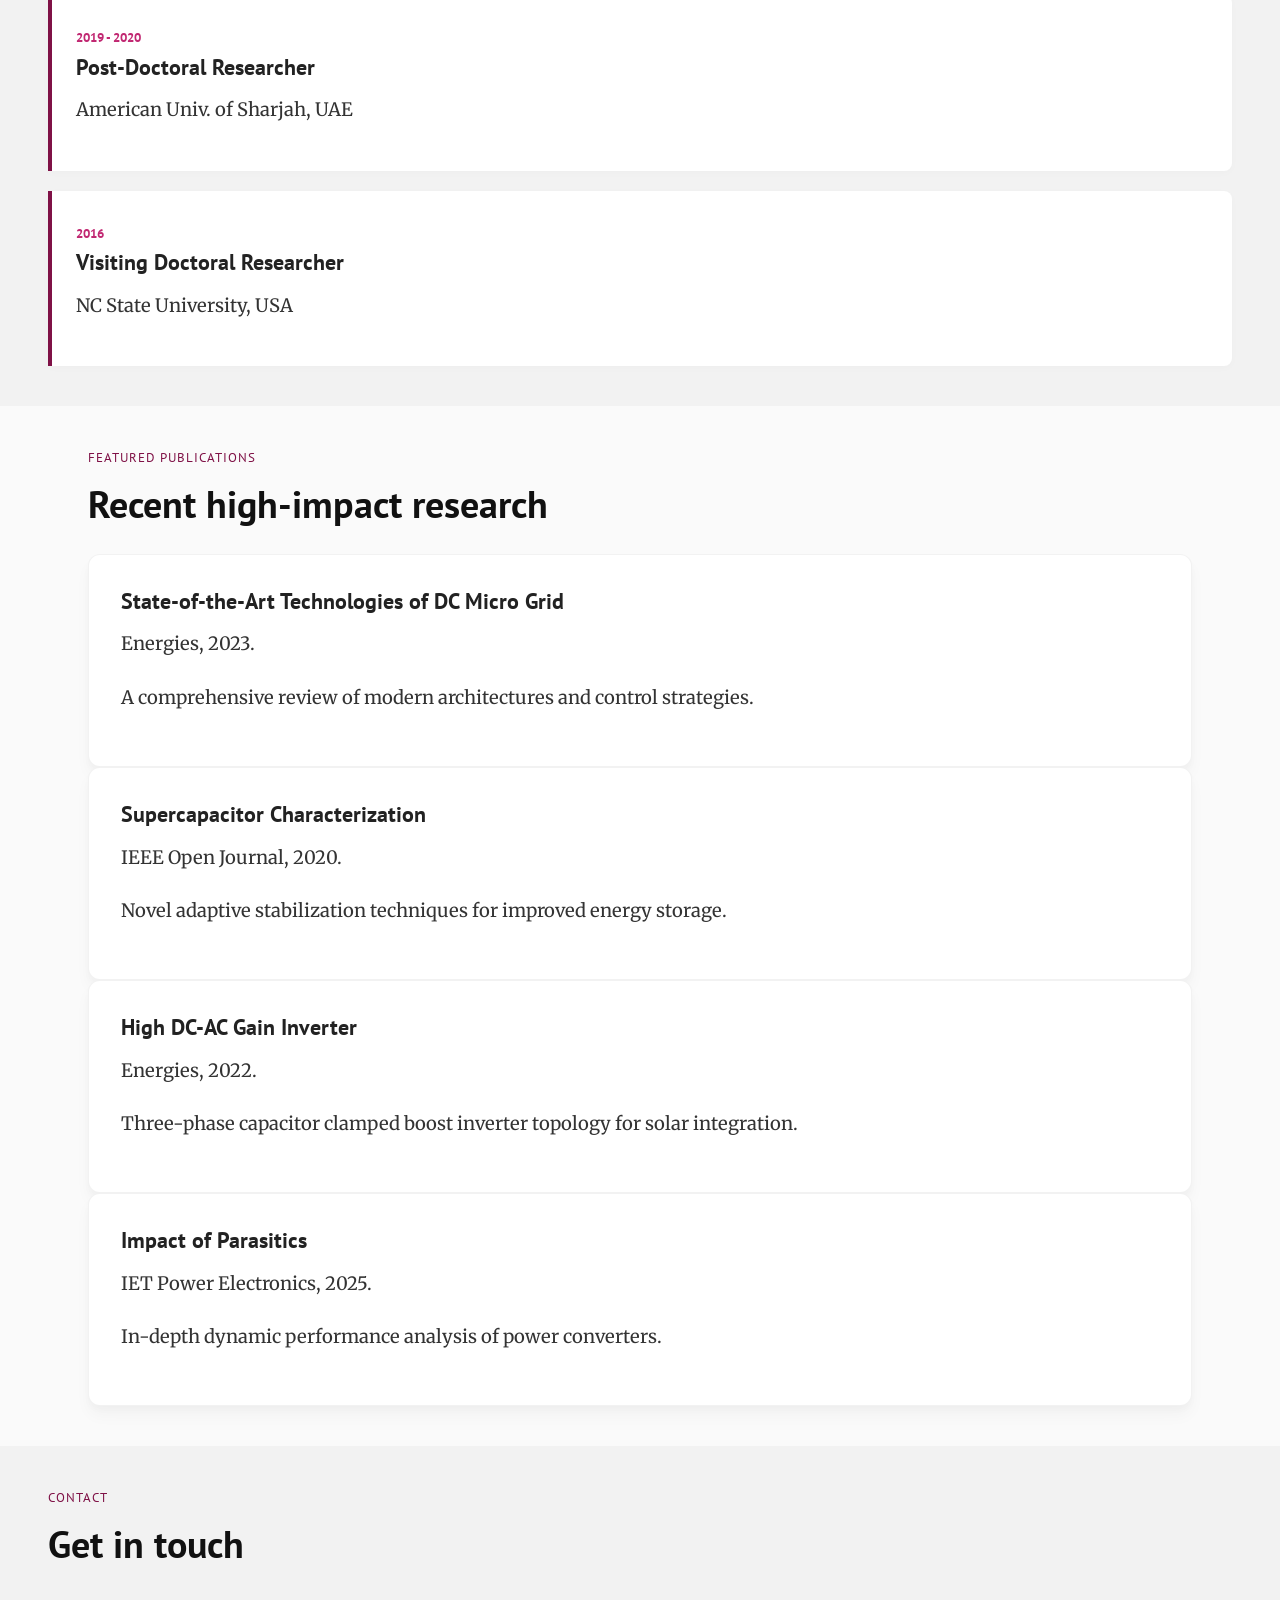
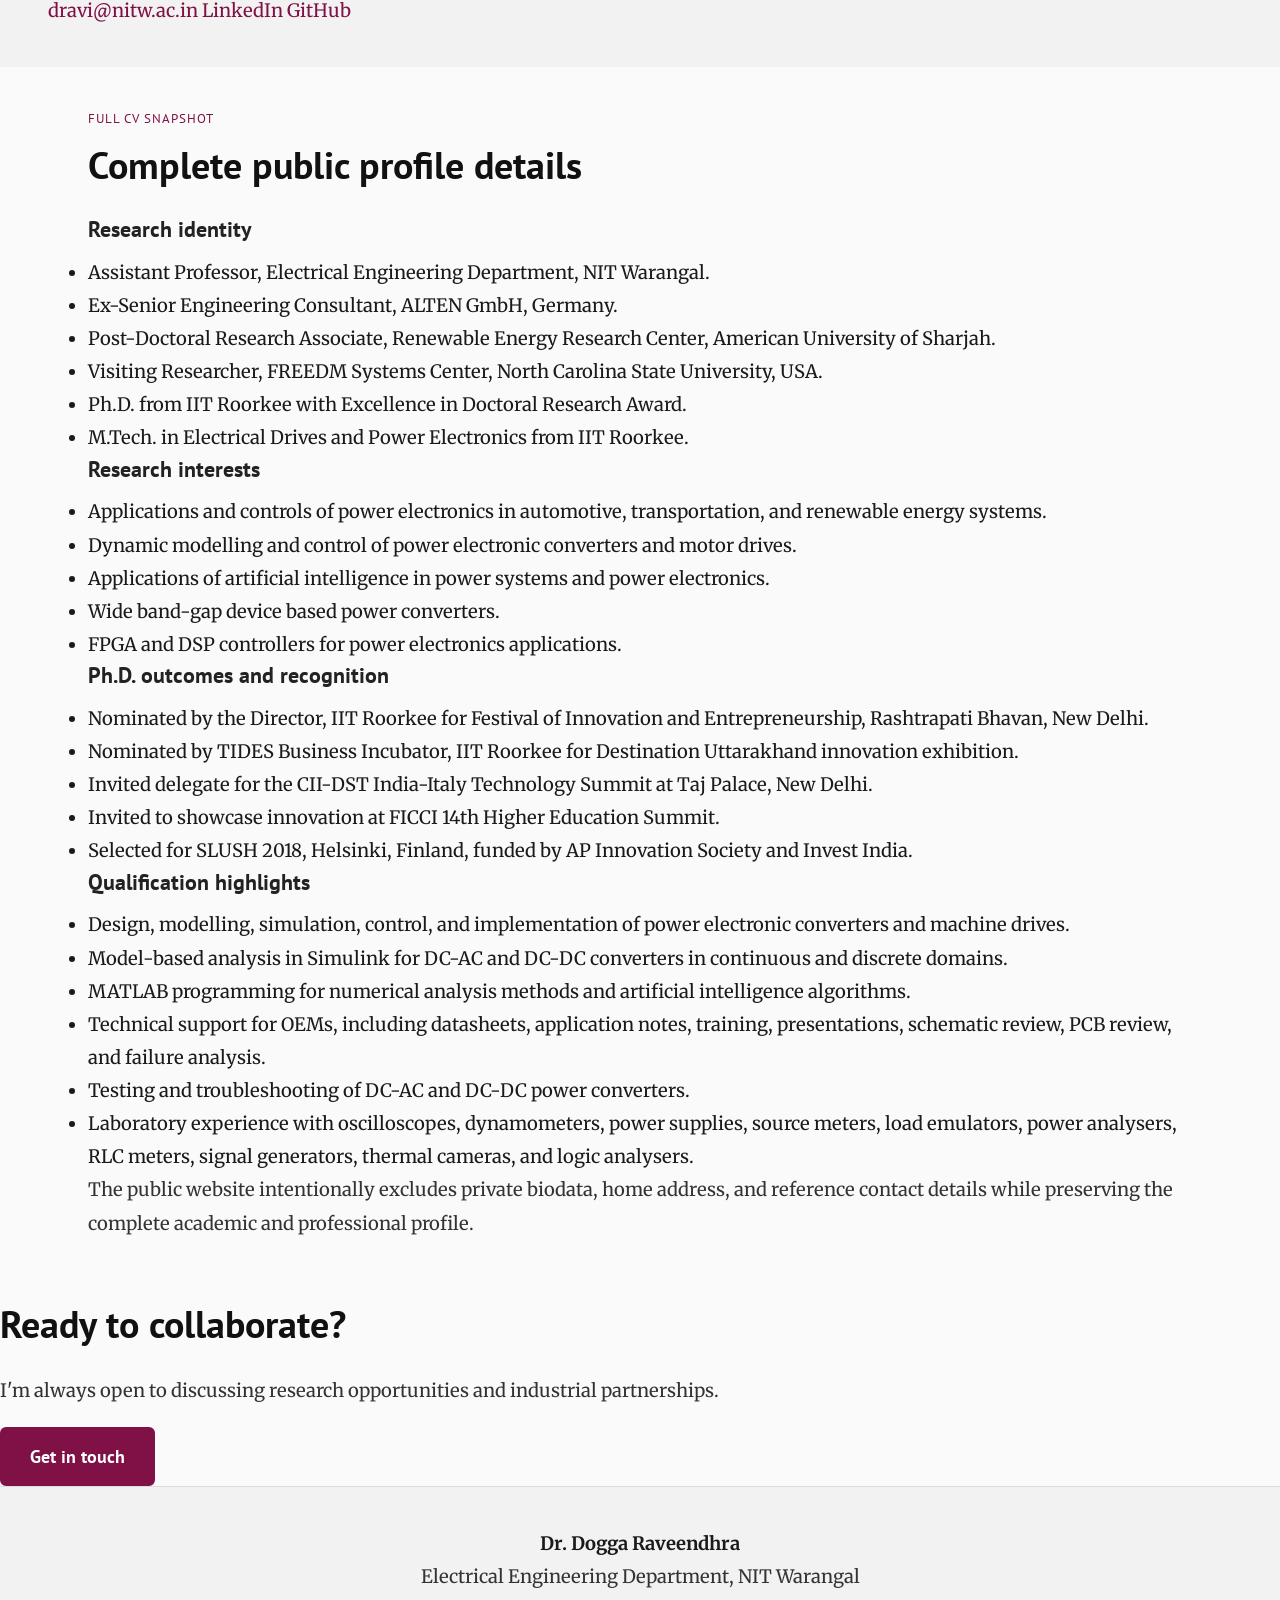
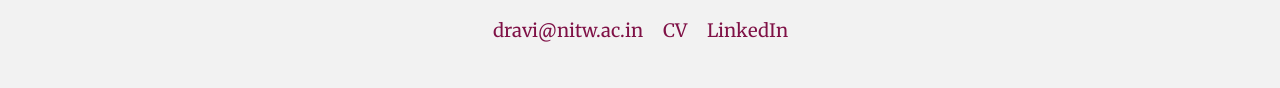
==== commit 3102a9c8: "Enhance: SEO, content, and mobile polish" ====
--- a/index.html
+++ b/index.html
@@ -3,7 +3,7 @@
   <head>
     <meta charset="utf-8">
     <meta name="viewport" content="width=device-width, initial-scale=1">
-    <title>Dr. Dogga Raveendhra</title>
+    <title>Dr. Dogga Raveendhra | Assistant Professor | NIT Warangal</title>
     <meta name="description" content="Academic profile of Dr. Dogga Raveendhra, Assistant Professor, Electrical Engineering, NIT Warangal.">
     <meta name="theme-color" content="#7f1146">
     <meta property="og:title" content="Dr. Dogga Raveendhra">
@@ -13,6 +13,7 @@
     <link rel="preconnect" href="https://fonts.gstatic.com" crossorigin>
     <link href="https://fonts.googleapis.com/css2?family=PT+Sans:wght@400;700&family=Merriweather:wght@300;400;700&display=swap" rel="stylesheet">
     <link rel="stylesheet" href="styles.css">
+      <link rel="icon" type="image/x-icon" href="assets/favicon.ico">
   </head>
   <body data-page="home">
     <div id="site-root"></div>
--- a/styles.css
+++ b/styles.css
@@ -26,9 +26,11 @@
 
 body {
   font-family: var(--font-body);
-  background-color: var(--bg-page);
-  color: var(--text-dark);
-  line-height: 1.6;
+  background-color: #fafafa;
+  color: #1a1a1a;
+  line-height: 1.8;
+  font-size: 1.15rem;
+  -webkit-font-smoothing: antialiased;
 }
 
 /* ==========================================================================
@@ -38,38 +40,41 @@
   font-family: var(--font-heading);
   color: var(--maroon);
   font-weight: 700;
+  line-height: 1.3;
 }
 
 h1 {
-  font-size: 34pt;
-  letter-spacing: -0.5px;
-  line-height: 1.2;
+  font-size: clamp(2.5rem, 5vw, 4rem);
+  letter-spacing: -1px;
+  margin-bottom: 1rem;
 }
 
 h2 {
-  font-size: 19pt;
-  line-height: 1.4;
-  margin-top: 20px;
+  font-size: clamp(1.8rem, 3vw, 2.5rem);
+  margin-bottom: 1.5rem;
+  color: #111;
 }
 
 h3 {
-  font-size: 15pt;
-  line-height: 1.25;
-  color: var(--text-dark);
+  font-size: 1.35rem;
+  margin-bottom: 0.8rem;
+  color: #222;
 }
 
 p {
-  font-size: 11pt;
-  margin-bottom: 1rem;
-  color: var(--text-dark);
+  margin-bottom: 1.25rem;
+  color: #333;
 }
 
 a {
   color: var(--maroon);
-  text-decoration: underline;
+  text-decoration: none;
+  border-bottom: 1px solid transparent;
+  transition: all 0.3s ease;
 }
 a:hover {
   color: var(--maroon-light);
+  border-bottom-color: var(--maroon-light);
 }
 
 /* ==========================================================================
@@ -79,13 +84,15 @@
   display: flex;
   justify-content: space-between;
   align-items: center;
-  padding: 0 24px;
-  height: 64px;
-  background-color: var(--bg-page);
-  border-bottom: 1px solid var(--border);
+  padding: 0 48px;
+  height: 80px;
+  background-color: var(--white);
+  border-bottom: 1px solid rgba(0,0,0,0.05);
+  box-shadow: 0 2px 10px rgba(0,0,0,0.02);
   position: sticky;
   top: 0;
   z-index: 1000;
+  transition: all 0.3s ease;
 }
 
 .brand {
@@ -207,12 +214,14 @@
 .button {
   display: inline-block;
   font-family: var(--font-heading);
-  font-size: 11pt;
-  padding: 10px 24px;
+  font-size: 1.1rem;
+  padding: 12px 28px;
   text-decoration: none !important;
-  border-radius: 4px;
+  border-radius: 6px;
   cursor: pointer;
-  border: 1px solid var(--maroon);
+  border: 2px solid var(--maroon);
+  transition: all 0.2s ease;
+  font-weight: 700;
 }
 
 .button.primary {
@@ -243,17 +252,39 @@
   background-color: rgba(255,255,255,0.1);
 }
 
+/* ==========================================================================
+   Animations
+   ========================================================================== */
+.reveal-on-scroll {
+  opacity: 0;
+  transform: translateY(30px);
+  transition: opacity 0.8s ease-out, transform 0.8s ease-out;
+}
+
+.reveal-on-scroll.is-visible {
+  opacity: 1;
+  transform: translateY(0);
+}
+
 /* Grids and Cards */
 .card-grid {
   display: grid;
-  grid-template-columns: repeat(auto-fit, minmax(250px, 1fr));
-  gap: 20px;
-}
-
-.card-grid article {
-  background: var(--bg-page);
-  padding: 20px;
-  border: 1px solid var(--border);
+  grid-template-columns: repeat(auto-fit, minmax(280px, 1fr));
+  gap: 24px;
+}
+
+.card-grid article, .carousel-container article {
+  background: var(--white);
+  padding: 32px;
+  border: 1px solid rgba(0,0,0,0.05);
+  border-radius: 12px;
+  box-shadow: 0 4px 6px rgba(0,0,0,0.02), 0 10px 15px rgba(0,0,0,0.03);
+  transition: transform 0.3s ease, box-shadow 0.3s ease;
+}
+
+.card-grid article:hover, .carousel-container article:hover {
+  transform: translateY(-5px);
+  box-shadow: 0 10px 20px rgba(0,0,0,0.06), 0 15px 30px rgba(0,0,0,0.04);
 }
 
 .timeline {
@@ -263,8 +294,15 @@
 }
 
 .timeline article {
-  padding-left: 20px;
+  padding: 24px;
   border-left: 4px solid var(--maroon);
+  background: var(--white);
+  border-radius: 0 8px 8px 0;
+  box-shadow: 0 2px 8px rgba(0,0,0,0.02);
+  transition: background-color 0.3s ease;
+}
+.timeline article:hover {
+  background: #fffafa;
 }
 
 .timeline span {
@@ -277,6 +315,10 @@
 /* Tables */
 .table-wrap {
   overflow-x: auto;
+  border-radius: 12px;
+  box-shadow: 0 4px 6px rgba(0,0,0,0.02);
+  background: var(--white);
+  border: 1px solid rgba(0,0,0,0.05);
 }
 
 table {
@@ -285,8 +327,8 @@
 }
 
 th, td {
-  padding: 12px;
-  border: 1px solid var(--border);
+  padding: 16px 24px;
+  border-bottom: 1px solid rgba(0,0,0,0.05);
   text-align: left;
 }
 
@@ -294,13 +336,27 @@
   background-color: var(--bg-gray);
   font-family: var(--font-heading);
   color: var(--maroon);
+  font-size: 1.1rem;
+}
+
+tr:last-child td {
+  border-bottom: none;
 }
 
 /* Lists */
+.feature-list {
+  background: var(--white);
+  padding: 32px;
+  border-radius: 12px;
+  border: 1px solid rgba(0,0,0,0.05);
+  box-shadow: 0 4px 6px rgba(0,0,0,0.02);
+}
+
 .feature-list li {
-  margin-bottom: 10px;
+  margin-bottom: 16px;
   list-style-type: disc;
-  margin-left: 20px;
+  margin-left: 24px;
+  padding-left: 8px;
 }
 
 /* Footer */
@@ -352,6 +408,22 @@
   .nav-list {
     display: none;
     position: absolute;
+    top: 80px;
+    left: 0;
+    width: 100%;
+    background-color: var(--white);
+    flex-direction: column;
+    padding: 20px;
+    box-shadow: 0 10px 15px rgba(0,0,0,0.05);
+    border-top: 1px solid rgba(0,0,0,0.05);
+  }
+
+  .site-header.is-open .nav-list, .site-nav.is-open {
+    display: flex;
+  }
+  
+  .hero-actions {
+    flex-wrap: wrap;
   }
 
   .site-nav a {
@@ -370,3 +442,24 @@
     padding: 30px 20px;
   }
 }
+/ *   I m p a c t   t e x t   f o r   c a r d s   * / + 
+ p . i m p a c t   {   f o n t - s i z e :   1 r e m ;   c o l o r :   v a r ( - - m a r o o n ) ;   f o n t - s t y l e :   i t a l i c ;   m a r g i n - t o p :   1 0 p x ;   } + 
+ / *   C T A   S e c t i o n   * / + 
+ . c t a - s e c t i o n   {   p a d d i n g :   6 0 p x   4 8 p x ;   b a c k g r o u n d - c o l o r :   v a r ( - - m a r o o n ) ;   c o l o r :   v a r ( - - w h i t e ) ;   t e x t - a l i g n :   c e n t e r ;   } + 
+ . c t a - s e c t i o n   . c t a - i n n e r   {   m a x - w i d t h :   8 0 0 p x ;   m a r g i n :   0   a u t o ;   } + 
+ . c t a - s e c t i o n   h 2   {   c o l o r :   v a r ( - - w h i t e ) ;   } + 
+ . c t a - s e c t i o n   p   {   c o l o r :   r g b a ( 2 5 5 , 2 5 5 , 2 5 5 , 0 . 9 ) ;   } + 
+ . c t a - s e c t i o n   . b u t t o n . p r i m a r y   {   b a c k g r o u n d - c o l o r :   v a r ( - - w h i t e ) ;   c o l o r :   v a r ( - - m a r o o n ) ;   b o r d e r - c o l o r :   v a r ( - - w h i t e ) ;   m a r g i n - t o p :   2 0 p x ;   } + 
+ . c t a - s e c t i o n   . b u t t o n . p r i m a r y : h o v e r   {   b a c k g r o u n d - c o l o r :   t r a n s p a r e n t ;   c o l o r :   v a r ( - - w h i t e ) ;   } + 
+ @ m e d i a   ( m a x - w i d t h :   7 6 8 p x )   {   . s i t e - h e a d e r   {   f l e x - d i r e c t i o n :   r o w ;   f l e x - w r a p :   w r a p ;   }   . s i t e - n a v   {   d i s p l a y :   n o n e ;   w i d t h :   1 0 0 % ;   f l e x - d i r e c t i o n :   c o l u m n ;   b a c k g r o u n d :   v a r ( - - w h i t e ) ;   p a d d i n g :   1 0 p x   0 ;   }   . s i t e - n a v . i s - o p e n   {   d i s p l a y :   f l e x ;   }   . s i t e - n a v   a   {   p a d d i n g :   1 5 p x   2 0 p x ;   b o r d e r - b o t t o m :   1 p x   s o l i d   # e e e ;   }   . s i t e - n a v   a : l a s t - c h i l d   {   b o r d e r - b o t t o m :   n o n e ;   }   } + 
+ 
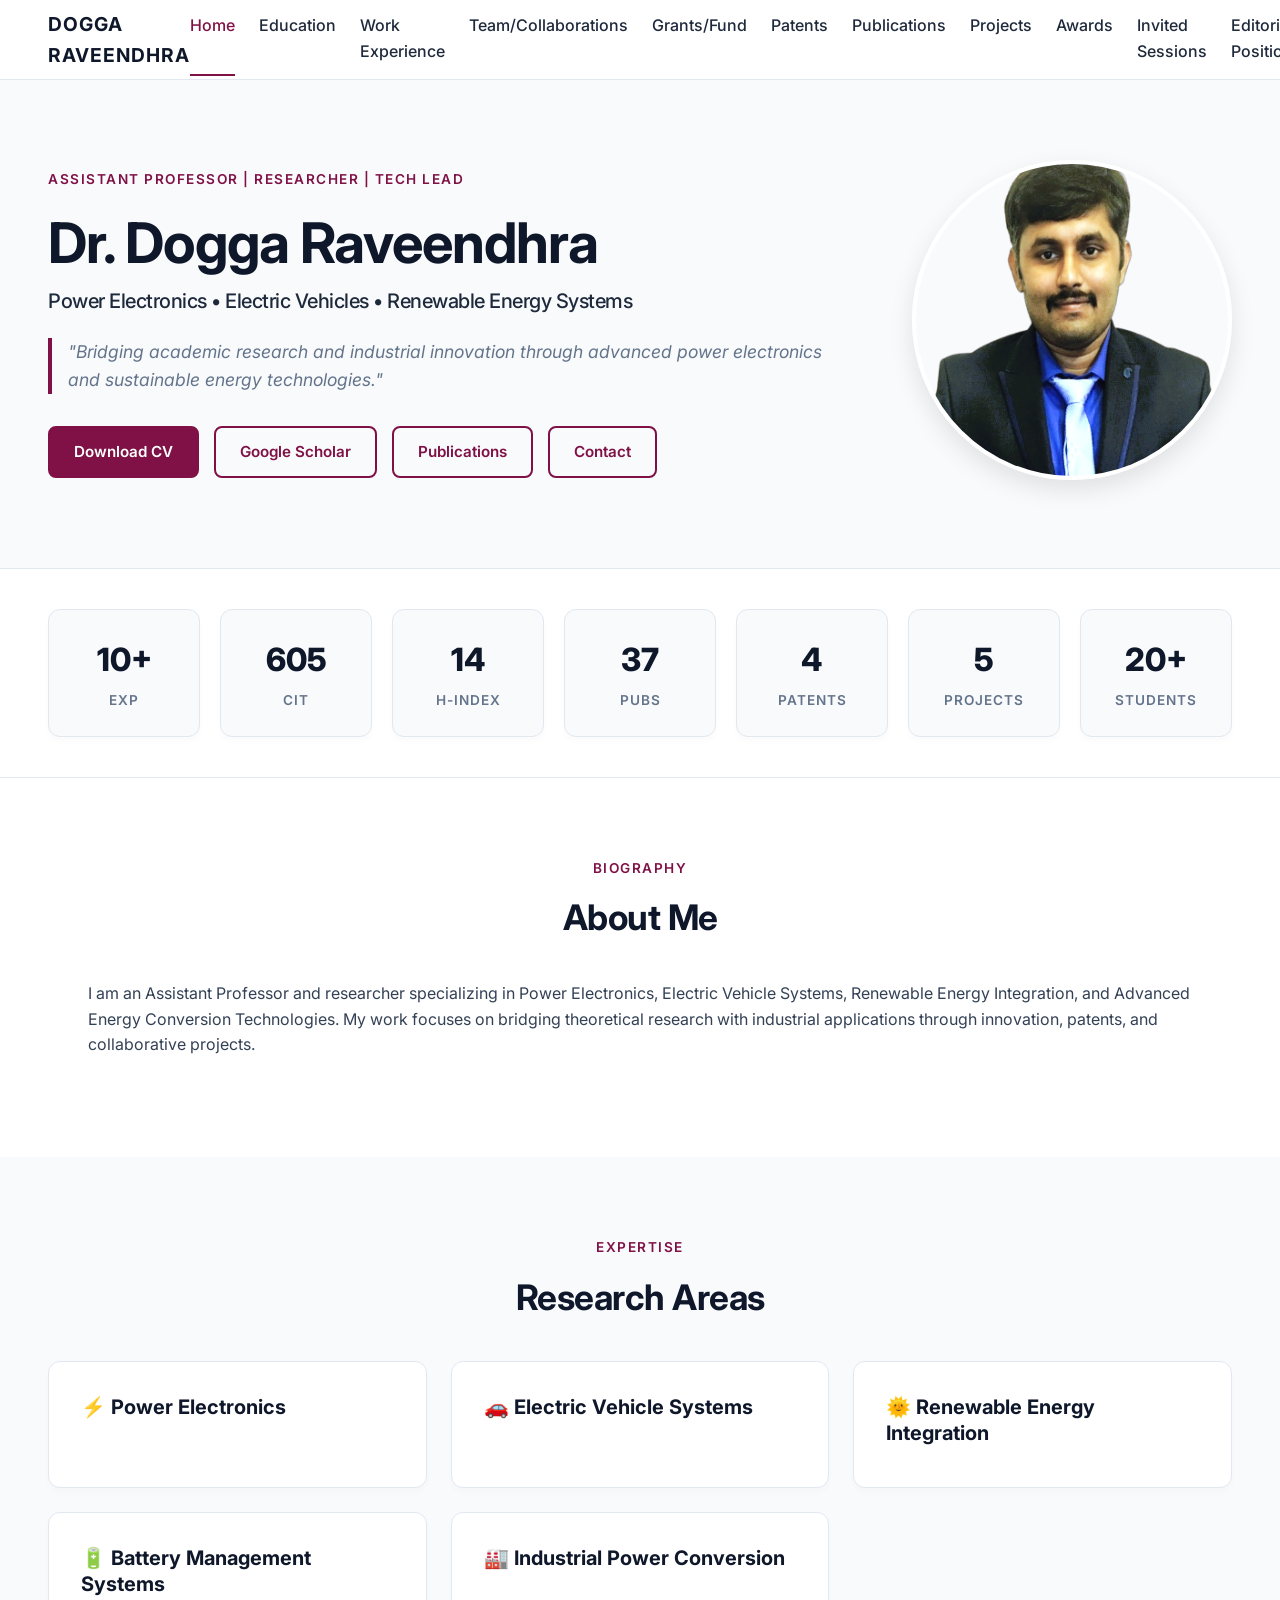
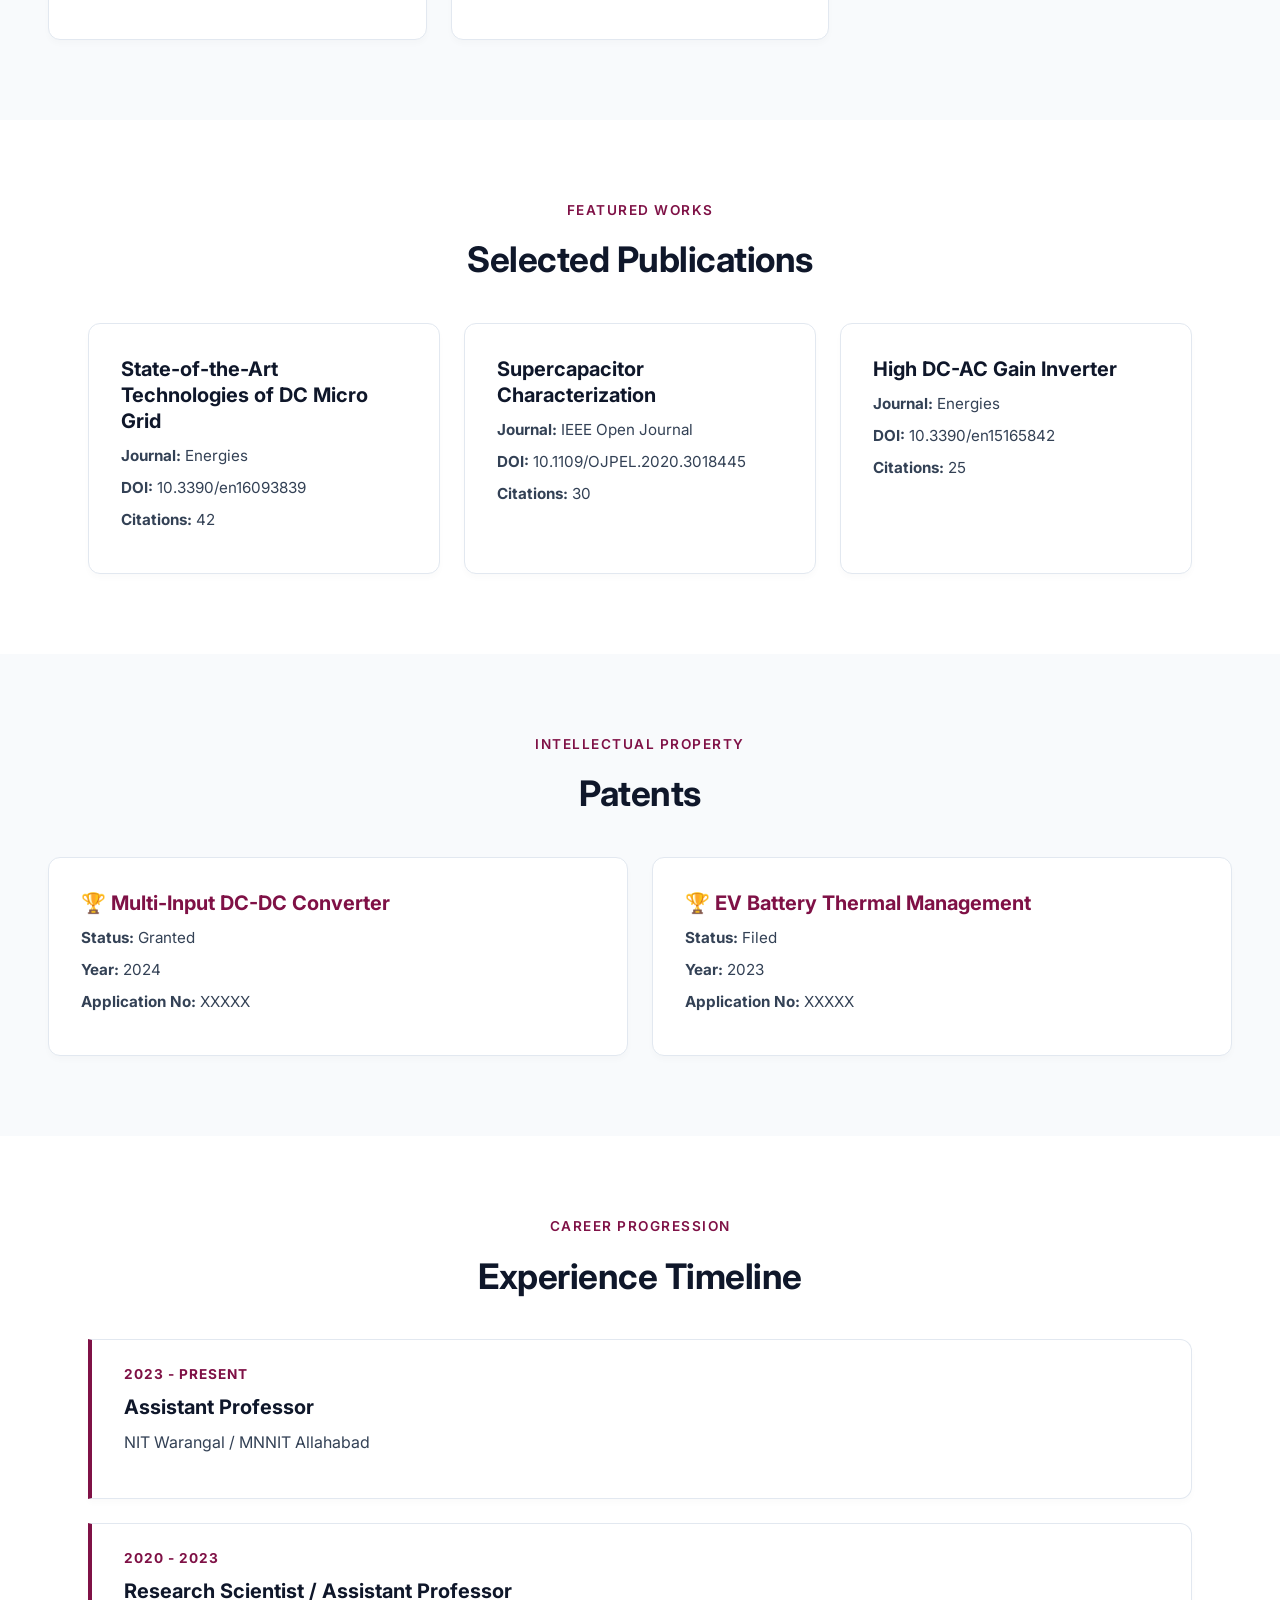
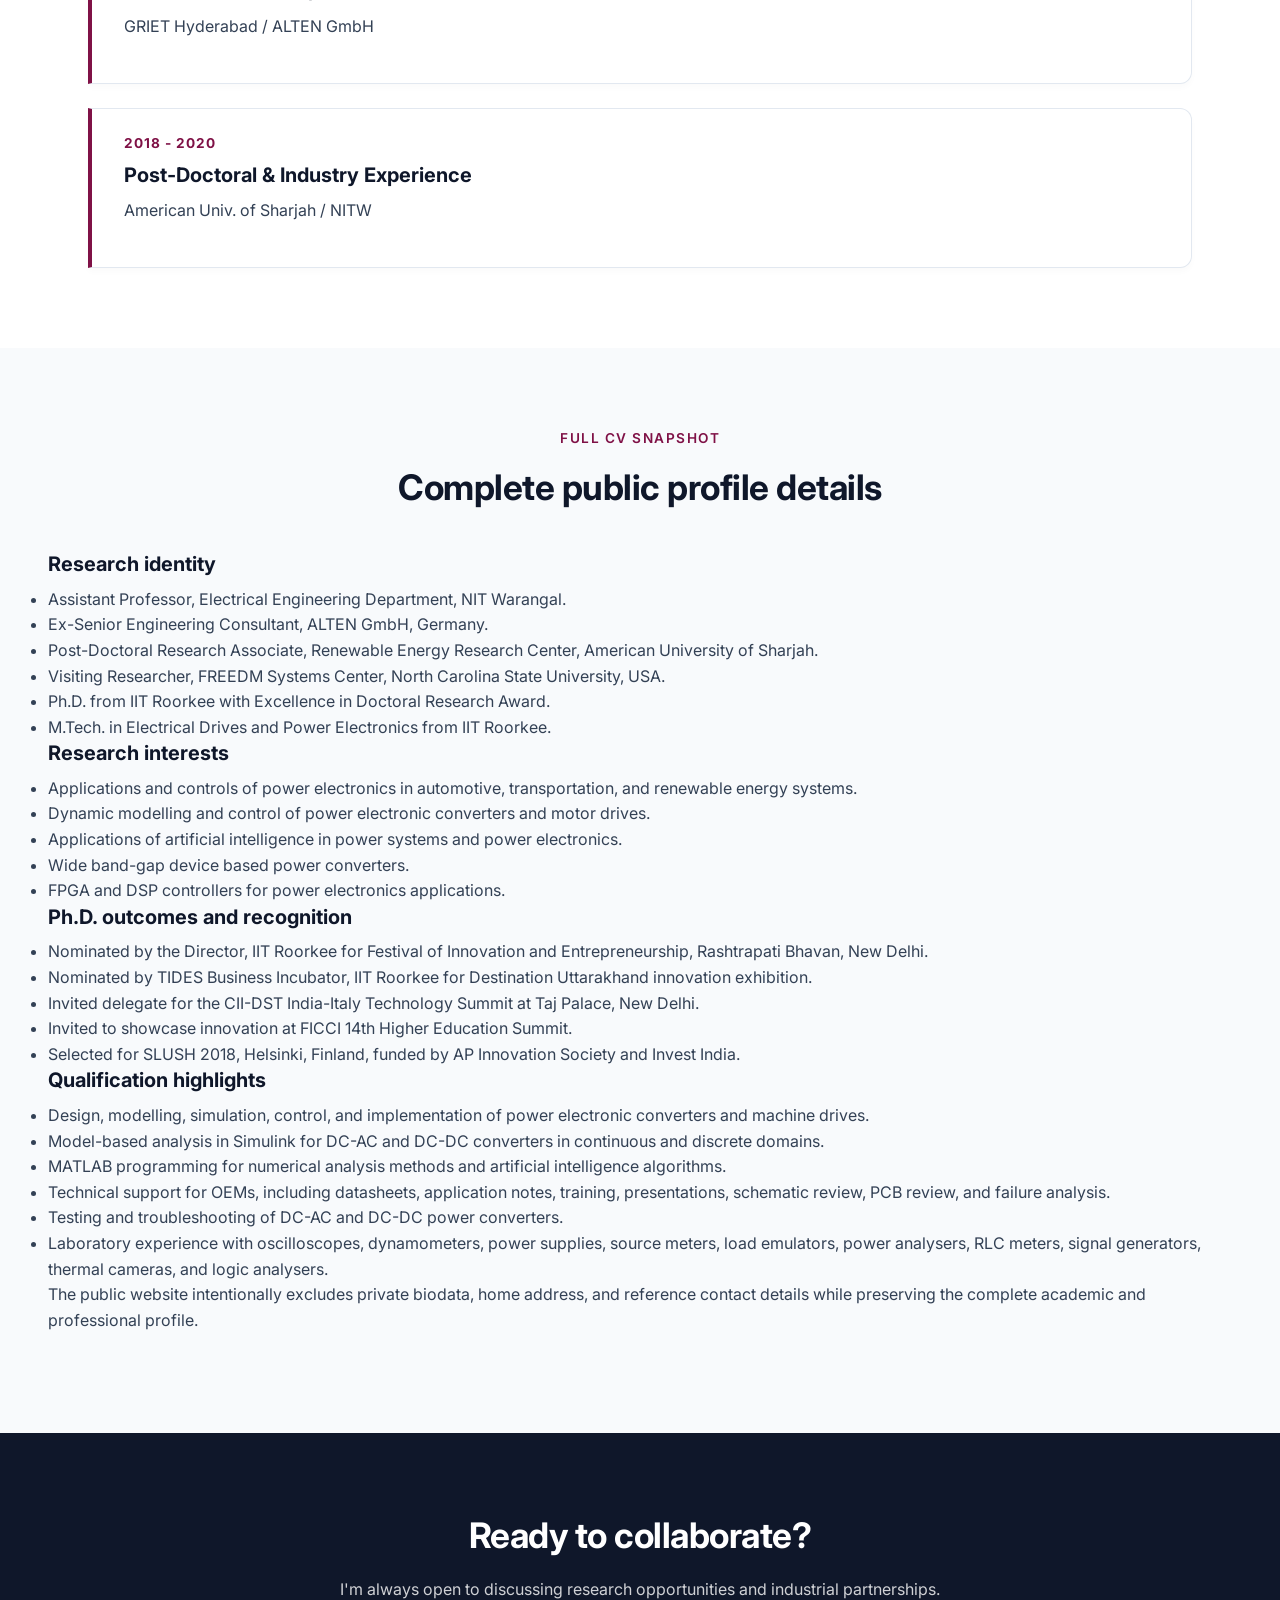
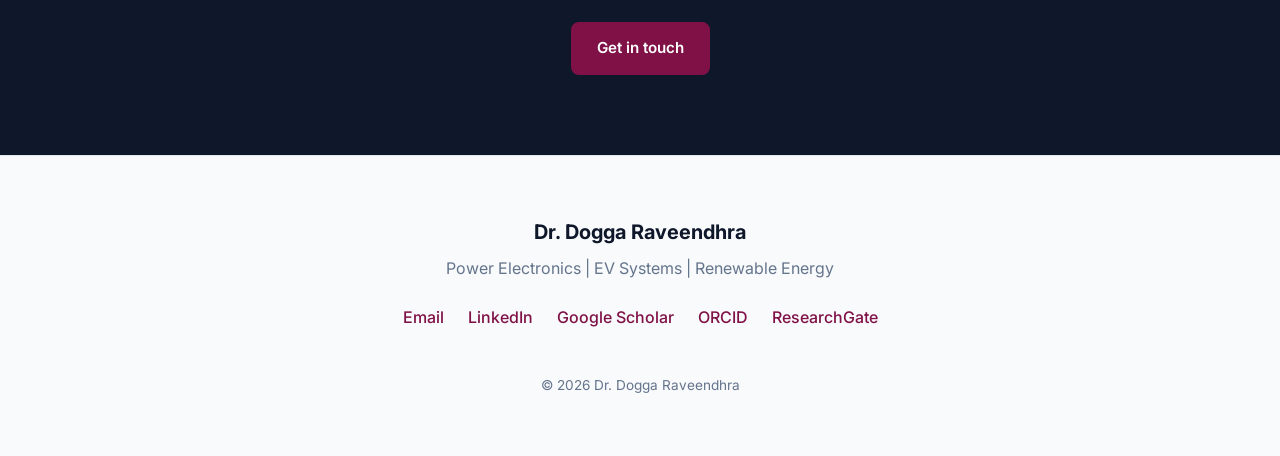
==== commit 3071e0bf: "Overhaul: Complete redesign to modern academic portfolio (Inter font, White/Navy theme, new layout)" ====
--- a/index.html
+++ b/index.html
@@ -11,7 +11,7 @@
     <meta property="og:image" content="assets/profile.png">
     <link rel="preconnect" href="https://fonts.googleapis.com">
     <link rel="preconnect" href="https://fonts.gstatic.com" crossorigin>
-    <link href="https://fonts.googleapis.com/css2?family=PT+Sans:wght@400;700&family=Merriweather:wght@300;400;700&display=swap" rel="stylesheet">
+    <link href="https://fonts.googleapis.com/css2?family=Inter:wght@300;400;500;600;700;800&display=swap" rel="stylesheet">
     <link rel="stylesheet" href="styles.css">
       <link rel="icon" type="image/x-icon" href="assets/favicon.ico">
   </head>
--- a/styles.css
+++ b/styles.css
@@ -1,21 +1,19 @@
-/* ==========================================================================
-   CSS Variables & Theme Setup (Exact Google Sites Replica)
-   ========================================================================== */
-@import url('https://fonts.googleapis.com/css2?family=PT+Sans:wght@400;700&family=Merriweather:wght@300;400;700&display=swap');
+@import url('https://fonts.googleapis.com/css2?family=Inter:wght@300;400;500;600;700&display=swap');
 
 :root {
-  --maroon: rgba(127,17,70,1);
-  --maroon-dark: rgba(90,11,49,1);
-  --maroon-light: rgba(193,40,114,1);
-  --bg-page: rgba(255,255,255,1);
-  --bg-gray: rgba(242,242,242,1);
-  --text-dark: rgba(33,33,33,1);
-  --text-gray: rgba(100,100,100,1);
-  --white: rgba(255,255,255,1);
-  --border: rgba(220,220,220,1);
-
-  --font-heading: 'PT Sans', sans-serif;
-  --font-body: 'Merriweather', serif;
+  --maroon: #7f1146;
+  --maroon-dark: #5a0b31;
+  --maroon-light: #c12872;
+  --navy: #0f172a;
+  --navy-light: #1e293b;
+  --text-main: #334155;
+  --text-muted: #64748b;
+  --bg-page: #ffffff;
+  --bg-gray: #f8fafc;
+  --white: #ffffff;
+  --border: #e2e8f0;
+
+  --font-base: 'Inter', sans-serif;
 }
 
 * {
@@ -25,61 +23,53 @@
 }
 
 body {
-  font-family: var(--font-body);
-  background-color: #fafafa;
-  color: #1a1a1a;
-  line-height: 1.8;
-  font-size: 1.15rem;
+  font-family: var(--font-base);
+  background-color: var(--bg-page);
+  color: var(--text-main);
+  line-height: 1.6;
+  font-size: 1rem;
   -webkit-font-smoothing: antialiased;
 }
 
-/* ==========================================================================
-   Typography
-   ========================================================================== */
+/* Typography */
 h1, h2, h3, h4, h5, h6 {
-  font-family: var(--font-heading);
-  color: var(--maroon);
+  color: var(--navy);
   font-weight: 700;
   line-height: 1.3;
 }
 
 h1 {
-  font-size: clamp(2.5rem, 5vw, 4rem);
+  font-size: clamp(2.5rem, 5vw, 3.5rem);
   letter-spacing: -1px;
-  margin-bottom: 1rem;
+  margin-bottom: 0.5rem;
 }
 
 h2 {
-  font-size: clamp(1.8rem, 3vw, 2.5rem);
-  margin-bottom: 1.5rem;
-  color: #111;
+  font-size: clamp(1.8rem, 3vw, 2.2rem);
+  margin-bottom: 1.2rem;
+  letter-spacing: -0.5px;
 }
 
 h3 {
-  font-size: 1.35rem;
-  margin-bottom: 0.8rem;
-  color: #222;
+  font-size: 1.25rem;
+  margin-bottom: 0.6rem;
 }
 
 p {
-  margin-bottom: 1.25rem;
-  color: #333;
+  margin-bottom: 1.2rem;
 }
 
 a {
   color: var(--maroon);
   text-decoration: none;
-  border-bottom: 1px solid transparent;
-  transition: all 0.3s ease;
-}
+  transition: all 0.2s ease;
+}
+
 a:hover {
   color: var(--maroon-light);
-  border-bottom-color: var(--maroon-light);
-}
-
-/* ==========================================================================
-   Top Navigation (Header)
-   ========================================================================== */
+}
+
+/* Header & Nav */
 .site-header {
   display: flex;
   justify-content: space-between;
@@ -87,186 +77,190 @@
   padding: 0 48px;
   height: 80px;
   background-color: var(--white);
-  border-bottom: 1px solid rgba(0,0,0,0.05);
-  box-shadow: 0 2px 10px rgba(0,0,0,0.02);
+  border-bottom: 1px solid var(--border);
   position: sticky;
   top: 0;
   z-index: 1000;
-  transition: all 0.3s ease;
 }
 
 .brand {
-  display: flex;
+  font-size: 1.2rem;
+  font-weight: 700;
+  color: var(--navy);
+  text-transform: uppercase;
+  letter-spacing: 1px;
+}
+.brand-mark { display: none; }
+
+.site-nav {
+  display: flex;
+  gap: 24px;
+}
+
+.site-nav a {
+  font-weight: 500;
+  color: var(--navy-light);
+  padding: 10px 0;
+  border-bottom: 2px solid transparent;
+}
+.site-nav a:hover, .site-nav a.active {
+  color: var(--maroon);
+  border-bottom-color: var(--maroon);
+}
+
+.nav-toggle { display: none; }
+
+/* Hero Section */
+.page-hero {
+  background-color: var(--bg-gray);
+  padding: 80px 48px;
+  border-bottom: 1px solid var(--border);
+}
+
+.hero-content {
+  max-width: 1200px;
+  margin: 0 auto;
+  display: flex;
+  gap: 60px;
   align-items: center;
-  font-family: var(--font-heading);
-  font-size: 15pt;
-  font-weight: 700;
-  color: var(--text-dark);
-  text-decoration: none;
-}
-.brand:hover { color: var(--maroon); text-decoration: none; }
-.brand-mark { display: none; } /* Hide the DR icon to match Google Site */
-
-.site-nav {
-  display: flex;
-  gap: 20px;
-  overflow-x: auto;
-  white-space: nowrap;
-}
-
-.site-nav a {
-  font-family: var(--font-heading);
-  font-size: 12pt;
-  color: var(--text-dark);
-  text-decoration: none;
-  padding: 20px 0;
-  border-bottom: 3px solid transparent;
-}
-
-.site-nav a:hover {
-  color: var(--maroon);
-}
-
-.site-nav a.active {
-  color: var(--maroon);
-  border-bottom-color: var(--maroon);
-}
-
-.nav-toggle {
-  display: none;
-}
-
-/* ==========================================================================
-   Main Content Layout
-   ========================================================================== */
-main {
-  max-width: 100%;
-}
-
-/* The Maroon Banner / Hero Block */
-.page-hero {
+}
+
+.hero-copy {
+  flex: 1;
+}
+
+.hero-portrait {
+  flex-shrink: 0;
+}
+
+.hero-portrait img {
+  width: 320px;
+  height: 320px;
+  border-radius: 50%;
+  object-fit: cover;
+  border: 4px solid var(--white);
+  box-shadow: 0 10px 25px rgba(0,0,0,0.1);
+}
+
+.eyebrow {
+  font-weight: 600;
+  text-transform: uppercase;
+  letter-spacing: 1.5px;
+  font-size: 0.85rem;
+  margin-bottom: 1rem;
+  color: var(--maroon);
+}
+
+.hero-lead {
+  font-size: 1.25rem;
+  color: var(--navy-light);
+  font-weight: 500;
+  margin-bottom: 1.5rem;
+}
+
+.hero-quote {
+  font-size: 1.1rem;
+  font-style: italic;
+  color: var(--text-muted);
+  border-left: 4px solid var(--maroon);
+  padding-left: 1rem;
+  margin-bottom: 2rem;
+}
+
+.hero-actions {
+  display: flex;
+  gap: 15px;
+  flex-wrap: wrap;
+}
+
+.button {
+  display: inline-block;
+  font-size: 0.95rem;
+  padding: 12px 24px;
+  border-radius: 8px;
+  cursor: pointer;
+  font-weight: 600;
+  text-align: center;
+  border: 2px solid var(--maroon);
+  transition: all 0.2s ease;
+}
+
+.button.primary {
   background-color: var(--maroon);
   color: var(--white);
-  padding: 60px 48px;
-  min-height: 250px;
-  display: flex;
-  flex-direction: column;
+}
+.button.primary:hover {
+  background-color: var(--maroon-dark);
+  border-color: var(--maroon-dark);
+}
+
+.button.secondary {
+  background-color: transparent;
+  color: var(--maroon);
+}
+.button.secondary:hover {
+  background-color: var(--maroon);
+  color: var(--white);
+}
+
+/* Stats Section */
+.stats-section {
+  padding: 40px 48px;
+  background: var(--white);
+  border-bottom: 1px solid var(--border);
+}
+.stats-grid {
+  max-width: 1200px;
+  margin: 0 auto;
+  display: flex;
+  flex-wrap: wrap;
+  gap: 20px;
   justify-content: center;
-  text-align: left;
-}
-
-.page-hero.home-hero {
-  background: linear-gradient(rgba(127,17,70,0.8), rgba(90,11,49,0.9)), url('HomePage_Banner.jpg') center/cover no-repeat;
-  min-height: 340px;
-}
-
-.page-hero h1, .page-hero h2, .page-hero p {
-  color: var(--white);
-}
-
-.page-hero h1 {
-  font-size: 45pt;
-}
-
-.eyebrow {
-  font-family: var(--font-heading);
+}
+.stat-card {
+  background: var(--bg-gray);
+  padding: 24px 32px;
+  border-radius: 12px;
+  text-align: center;
+  flex: 1 1 120px;
+  border: 1px solid var(--border);
+  box-shadow: 0 4px 6px rgba(0,0,0,0.02);
+}
+.stat-value {
+  font-size: 2rem;
+  font-weight: 800;
+  color: var(--navy);
+  margin-bottom: 5px;
+}
+.stat-label {
+  font-size: 0.85rem;
+  font-weight: 600;
+  color: var(--text-muted);
   text-transform: uppercase;
   letter-spacing: 1px;
-  font-size: 10pt;
-  margin-bottom: 10px;
-  color: rgba(255,255,255,0.8);
-}
-
-/* Content Container */
+}
+
+/* Content Sections */
 .content-section {
-  padding: 40px 48px;
+  padding: 80px 48px;
   max-width: 1200px;
   margin: 0 auto;
 }
-
 .content-section.band {
   background-color: var(--bg-gray);
   max-width: 100%;
 }
-
 .content-section.band .section-inner {
   max-width: 1200px;
   margin: 0 auto;
 }
 
 .section-heading {
-  margin-bottom: 20px;
-}
-
-.section-heading .eyebrow {
-  color: var(--maroon);
-}
-
-/* ==========================================================================
-   Components (Buttons, Cards, Lists)
-   ========================================================================== */
-.hero-actions {
-  margin-top: 20px;
-  display: flex;
-  gap: 15px;
-}
-
-.button {
-  display: inline-block;
-  font-family: var(--font-heading);
-  font-size: 1.1rem;
-  padding: 12px 28px;
-  text-decoration: none !important;
-  border-radius: 6px;
-  cursor: pointer;
-  border: 2px solid var(--maroon);
-  transition: all 0.2s ease;
-  font-weight: 700;
-}
-
-.button.primary {
-  background-color: var(--maroon);
-  color: var(--white);
-}
-
-.button.primary:hover {
-  background-color: var(--maroon-dark);
-}
-
-.button.secondary {
-  background-color: transparent;
-  color: var(--maroon);
-}
-
-.button.secondary:hover {
-  background-color: var(--maroon-light);
-  color: var(--white);
-  border-color: var(--maroon-light);
-}
-
-.page-hero .button.secondary {
-  border-color: var(--white);
-  color: var(--white);
-}
-.page-hero .button.secondary:hover {
-  background-color: rgba(255,255,255,0.1);
-}
-
-/* ==========================================================================
-   Animations
-   ========================================================================== */
-.reveal-on-scroll {
-  opacity: 0;
-  transform: translateY(30px);
-  transition: opacity 0.8s ease-out, transform 0.8s ease-out;
-}
-
-.reveal-on-scroll.is-visible {
-  opacity: 1;
-  transform: translateY(0);
-}
-
-/* Grids and Cards */
+  margin-bottom: 40px;
+  text-align: center;
+}
+
+/* Card Grids */
 .card-grid {
   display: grid;
   grid-template-columns: repeat(auto-fit, minmax(280px, 1fr));
@@ -276,190 +270,176 @@
 .card-grid article, .carousel-container article {
   background: var(--white);
   padding: 32px;
-  border: 1px solid rgba(0,0,0,0.05);
+  border: 1px solid var(--border);
   border-radius: 12px;
-  box-shadow: 0 4px 6px rgba(0,0,0,0.02), 0 10px 15px rgba(0,0,0,0.03);
-  transition: transform 0.3s ease, box-shadow 0.3s ease;
+  box-shadow: 0 4px 6px rgba(0,0,0,0.02);
+  transition: transform 0.2s ease, box-shadow 0.2s ease;
 }
 
 .card-grid article:hover, .carousel-container article:hover {
   transform: translateY(-5px);
-  box-shadow: 0 10px 20px rgba(0,0,0,0.06), 0 15px 30px rgba(0,0,0,0.04);
-}
-
+  box-shadow: 0 10px 20px rgba(0,0,0,0.06);
+}
+
+/* Specific Card Layouts */
+.pub-cards article p {
+  margin-bottom: 0.5rem;
+  font-size: 0.95rem;
+}
+.patent-cards article h3 {
+  color: var(--maroon);
+}
+.patent-cards article p {
+  margin-bottom: 0.5rem;
+  font-size: 0.95rem;
+}
+
+/* Timeline */
 .timeline {
   display: flex;
   flex-direction: column;
-  gap: 20px;
-}
-
+  gap: 24px;
+}
 .timeline article {
-  padding: 24px;
+  padding: 24px 32px;
+  background: var(--white);
   border-left: 4px solid var(--maroon);
-  background: var(--white);
-  border-radius: 0 8px 8px 0;
-  box-shadow: 0 2px 8px rgba(0,0,0,0.02);
-  transition: background-color 0.3s ease;
-}
-.timeline article:hover {
-  background: #fffafa;
-}
-
+  border-radius: 0 12px 12px 0;
+  box-shadow: 0 4px 6px rgba(0,0,0,0.02);
+  border-top: 1px solid var(--border);
+  border-right: 1px solid var(--border);
+  border-bottom: 1px solid var(--border);
+}
 .timeline span {
-  font-family: var(--font-heading);
   font-weight: 700;
-  color: var(--maroon-light);
-  font-size: 10pt;
-}
-
-/* Tables */
-.table-wrap {
-  overflow-x: auto;
-  border-radius: 12px;
-  box-shadow: 0 4px 6px rgba(0,0,0,0.02);
-  background: var(--white);
-  border: 1px solid rgba(0,0,0,0.05);
-}
-
-table {
-  width: 100%;
-  border-collapse: collapse;
-}
-
-th, td {
-  padding: 16px 24px;
-  border-bottom: 1px solid rgba(0,0,0,0.05);
-  text-align: left;
-}
-
-th {
-  background-color: var(--bg-gray);
-  font-family: var(--font-heading);
-  color: var(--maroon);
-  font-size: 1.1rem;
-}
-
-tr:last-child td {
-  border-bottom: none;
-}
-
-/* Lists */
-.feature-list {
-  background: var(--white);
-  padding: 32px;
-  border-radius: 12px;
-  border: 1px solid rgba(0,0,0,0.05);
-  box-shadow: 0 4px 6px rgba(0,0,0,0.02);
-}
-
-.feature-list li {
-  margin-bottom: 16px;
-  list-style-type: disc;
-  margin-left: 24px;
-  padding-left: 8px;
+  color: var(--maroon);
+  font-size: 0.85rem;
+  text-transform: uppercase;
+  letter-spacing: 1px;
+  display: block;
+  margin-bottom: 8px;
+}
+
+/* CTA */
+.cta-section {
+  padding: 80px 48px;
+  background-color: var(--navy);
+  color: var(--white);
+  text-align: center;
+}
+.cta-section h2 { color: var(--white); }
+.cta-section p { color: rgba(255,255,255,0.8); }
+.cta-section .button.primary {
+  background-color: var(--maroon);
+  border-color: var(--maroon);
+}
+.cta-section .button.primary:hover {
+  background-color: var(--maroon-light);
 }
 
 /* Footer */
 .site-footer {
+  background-color: var(--bg-gray);
+  padding: 60px 48px 40px;
+  border-top: 1px solid var(--border);
+}
+.footer-inner {
+  max-width: 1200px;
+  margin: 0 auto;
+  display: flex;
+  flex-direction: column;
+  align-items: center;
   text-align: center;
-  padding: 40px;
-  background-color: var(--bg-gray);
-  border-top: 1px solid var(--border);
-}
-
+  gap: 24px;
+}
+.footer-brand strong {
+  font-size: 1.25rem;
+  color: var(--navy);
+  display: block;
+  margin-bottom: 8px;
+}
+.footer-brand p {
+  color: var(--text-muted);
+  margin-bottom: 0;
+}
 .footer-links {
-  margin-top: 10px;
-  display: flex;
+  display: flex;
+  gap: 24px;
+  flex-wrap: wrap;
   justify-content: center;
-  gap: 20px;
-}
-
-/* Responsive Overrides */
+}
+.footer-links a {
+  font-weight: 500;
+}
+.footer-copy {
+  margin-top: 20px;
+  font-size: 0.85rem;
+  color: var(--text-muted);
+}
+
+/* Animations */
+.reveal-on-scroll {
+  opacity: 0;
+  transform: translateY(20px);
+  transition: opacity 0.6s ease-out, transform 0.6s ease-out;
+}
+.reveal-on-scroll.is-visible {
+  opacity: 1;
+  transform: translateY(0);
+}
+
+/* Mobile */
+@media (max-width: 992px) {
+  .hero-content {
+    flex-direction: column-reverse;
+    text-align: center;
+    gap: 40px;
+  }
+  .hero-quote {
+    border-left: none;
+    padding-left: 0;
+  }
+  .hero-actions {
+    justify-content: center;
+  }
+  .section-heading { text-align: center; }
+}
+
 @media (max-width: 768px) {
   .site-header {
-    flex-direction: column;
+    flex-wrap: wrap;
+    padding: 16px 24px;
     height: auto;
-    padding: 15px;
-  }
-  
-  .site-nav {
-    flex-wrap: wrap;
-    justify-content: center;
-    gap: 10px;
-    padding-top: 10px;
-  }
-
+  }
   .nav-toggle {
     display: block;
     background: none;
     border: none;
     cursor: pointer;
-    padding: 10px;
-  }
-  
+  }
   .nav-toggle span {
     display: block;
-    width: 25px;
-    height: 3px;
-    background-color: var(--maroon);
-    margin: 5px 0;
-  }
-
-  .nav-list {
+    width: 24px;
+    height: 2px;
+    background: var(--navy);
+    margin: 6px 0;
+  }
+  .site-nav {
     display: none;
-    position: absolute;
-    top: 80px;
-    left: 0;
     width: 100%;
-    background-color: var(--white);
     flex-direction: column;
-    padding: 20px;
-    box-shadow: 0 10px 15px rgba(0,0,0,0.05);
-    border-top: 1px solid rgba(0,0,0,0.05);
-  }
-
-  .site-header.is-open .nav-list, .site-nav.is-open {
+    padding-top: 20px;
+    gap: 0;
+  }
+  .site-header.is-open .site-nav {
     display: flex;
   }
-  
-  .hero-actions {
-    flex-wrap: wrap;
-  }
-
   .site-nav a {
-    padding: 5px;
-  }
-
-  .page-hero {
-    padding: 40px 20px;
-  }
-  
-  .page-hero h1 {
-    font-size: 30pt;
-  }
-
-  .content-section {
-    padding: 30px 20px;
-  }
-}
-/ *   I m p a c t   t e x t   f o r   c a r d s   * / - 
- p . i m p a c t   {   f o n t - s i z e :   1 r e m ;   c o l o r :   v a r ( - - m a r o o n ) ;   f o n t - s t y l e :   i t a l i c ;   m a r g i n - t o p :   1 0 p x ;   } - 
- / *   C T A   S e c t i o n   * / - 
- . c t a - s e c t i o n   {   p a d d i n g :   6 0 p x   4 8 p x ;   b a c k g r o u n d - c o l o r :   v a r ( - - m a r o o n ) ;   c o l o r :   v a r ( - - w h i t e ) ;   t e x t - a l i g n :   c e n t e r ;   } - 
- . c t a - s e c t i o n   . c t a - i n n e r   {   m a x - w i d t h :   8 0 0 p x ;   m a r g i n :   0   a u t o ;   } - 
- . c t a - s e c t i o n   h 2   {   c o l o r :   v a r ( - - w h i t e ) ;   } - 
- . c t a - s e c t i o n   p   {   c o l o r :   r g b a ( 2 5 5 , 2 5 5 , 2 5 5 , 0 . 9 ) ;   } - 
- . c t a - s e c t i o n   . b u t t o n . p r i m a r y   {   b a c k g r o u n d - c o l o r :   v a r ( - - w h i t e ) ;   c o l o r :   v a r ( - - m a r o o n ) ;   b o r d e r - c o l o r :   v a r ( - - w h i t e ) ;   m a r g i n - t o p :   2 0 p x ;   } - 
- . c t a - s e c t i o n   . b u t t o n . p r i m a r y : h o v e r   {   b a c k g r o u n d - c o l o r :   t r a n s p a r e n t ;   c o l o r :   v a r ( - - w h i t e ) ;   } - 
- @ m e d i a   ( m a x - w i d t h :   7 6 8 p x )   {   . s i t e - h e a d e r   {   f l e x - d i r e c t i o n :   r o w ;   f l e x - w r a p :   w r a p ;   }   . s i t e - n a v   {   d i s p l a y :   n o n e ;   w i d t h :   1 0 0 % ;   f l e x - d i r e c t i o n :   c o l u m n ;   b a c k g r o u n d :   v a r ( - - w h i t e ) ;   p a d d i n g :   1 0 p x   0 ;   }   . s i t e - n a v . i s - o p e n   {   d i s p l a y :   f l e x ;   }   . s i t e - n a v   a   {   p a d d i n g :   1 5 p x   2 0 p x ;   b o r d e r - b o t t o m :   1 p x   s o l i d   # e e e ;   }   . s i t e - n a v   a : l a s t - c h i l d   {   b o r d e r - b o t t o m :   n o n e ;   }   } - 
- +    padding: 15px 0;
+    border-bottom: 1px solid var(--border);
+  }
+  .page-hero { padding: 40px 24px; }
+  .content-section { padding: 40px 24px; }
+  .stats-section { padding: 40px 24px; }
+  .cta-section { padding: 40px 24px; }
+}
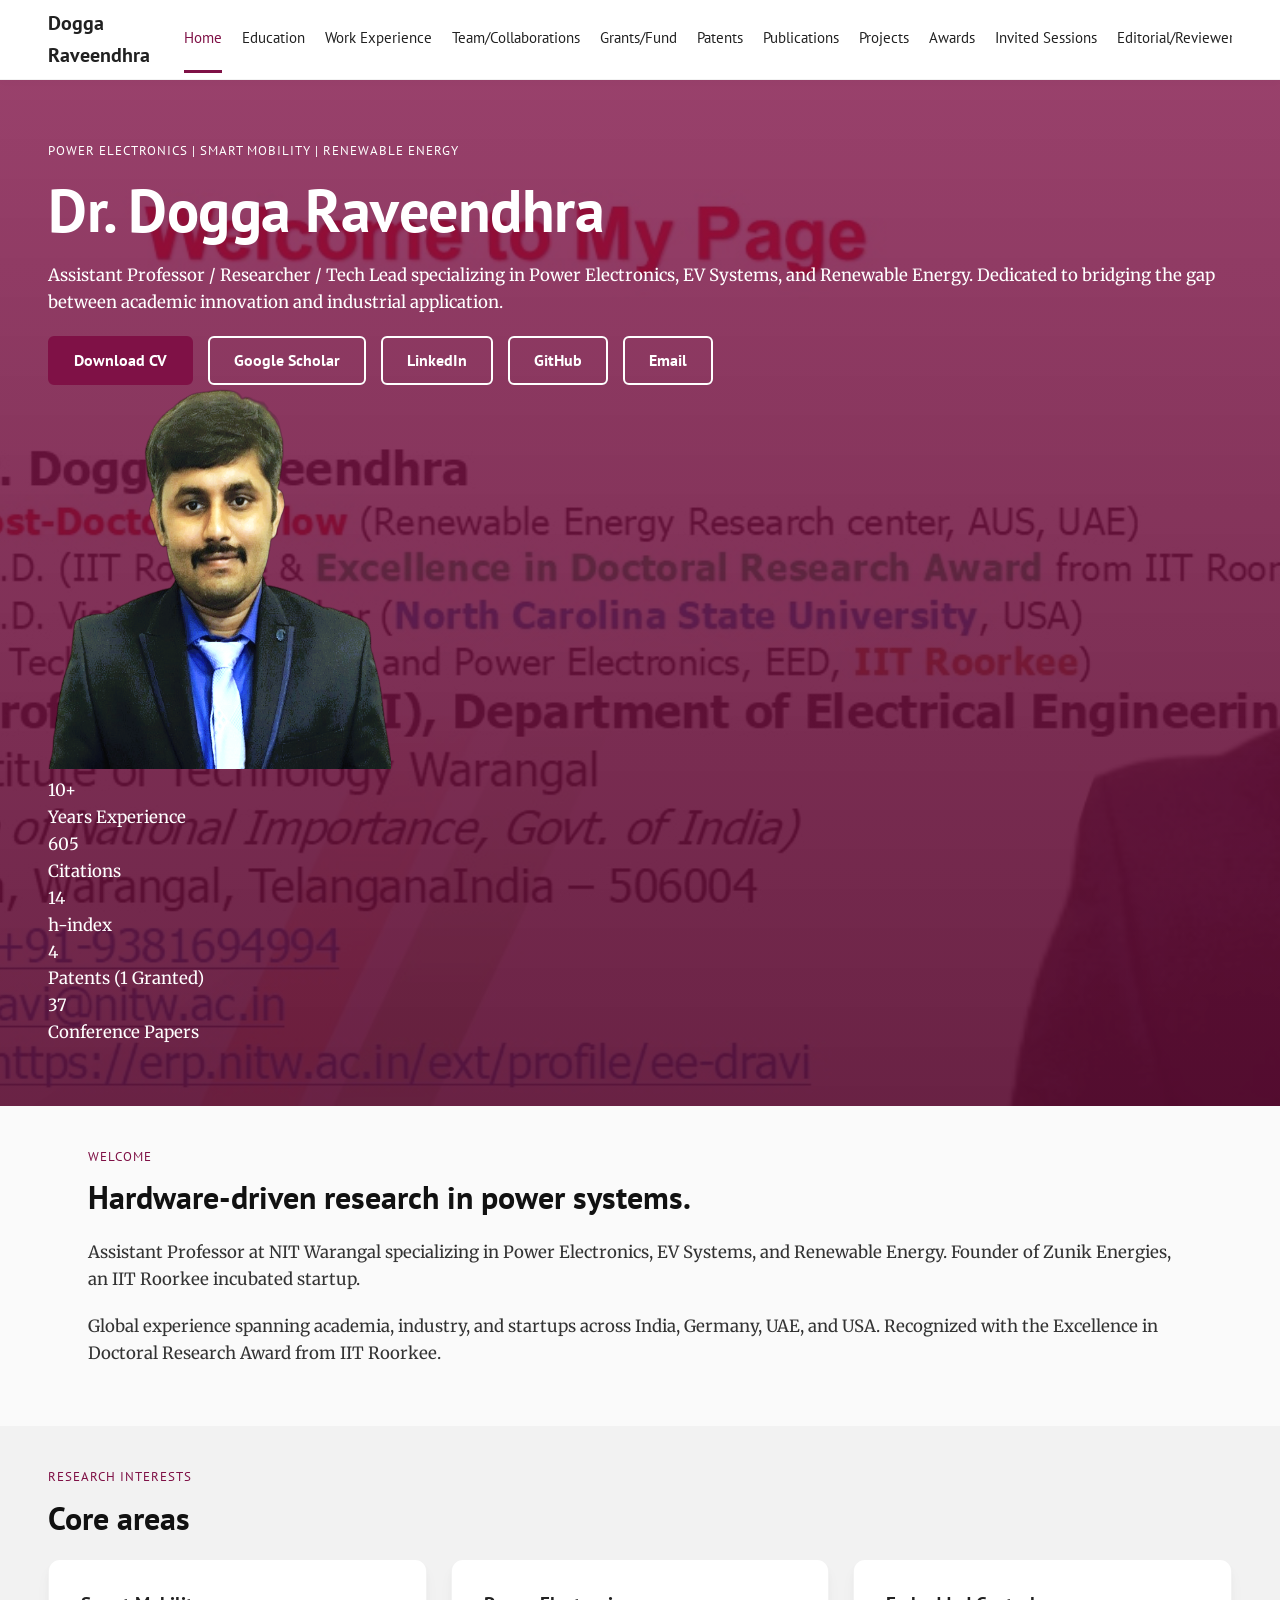
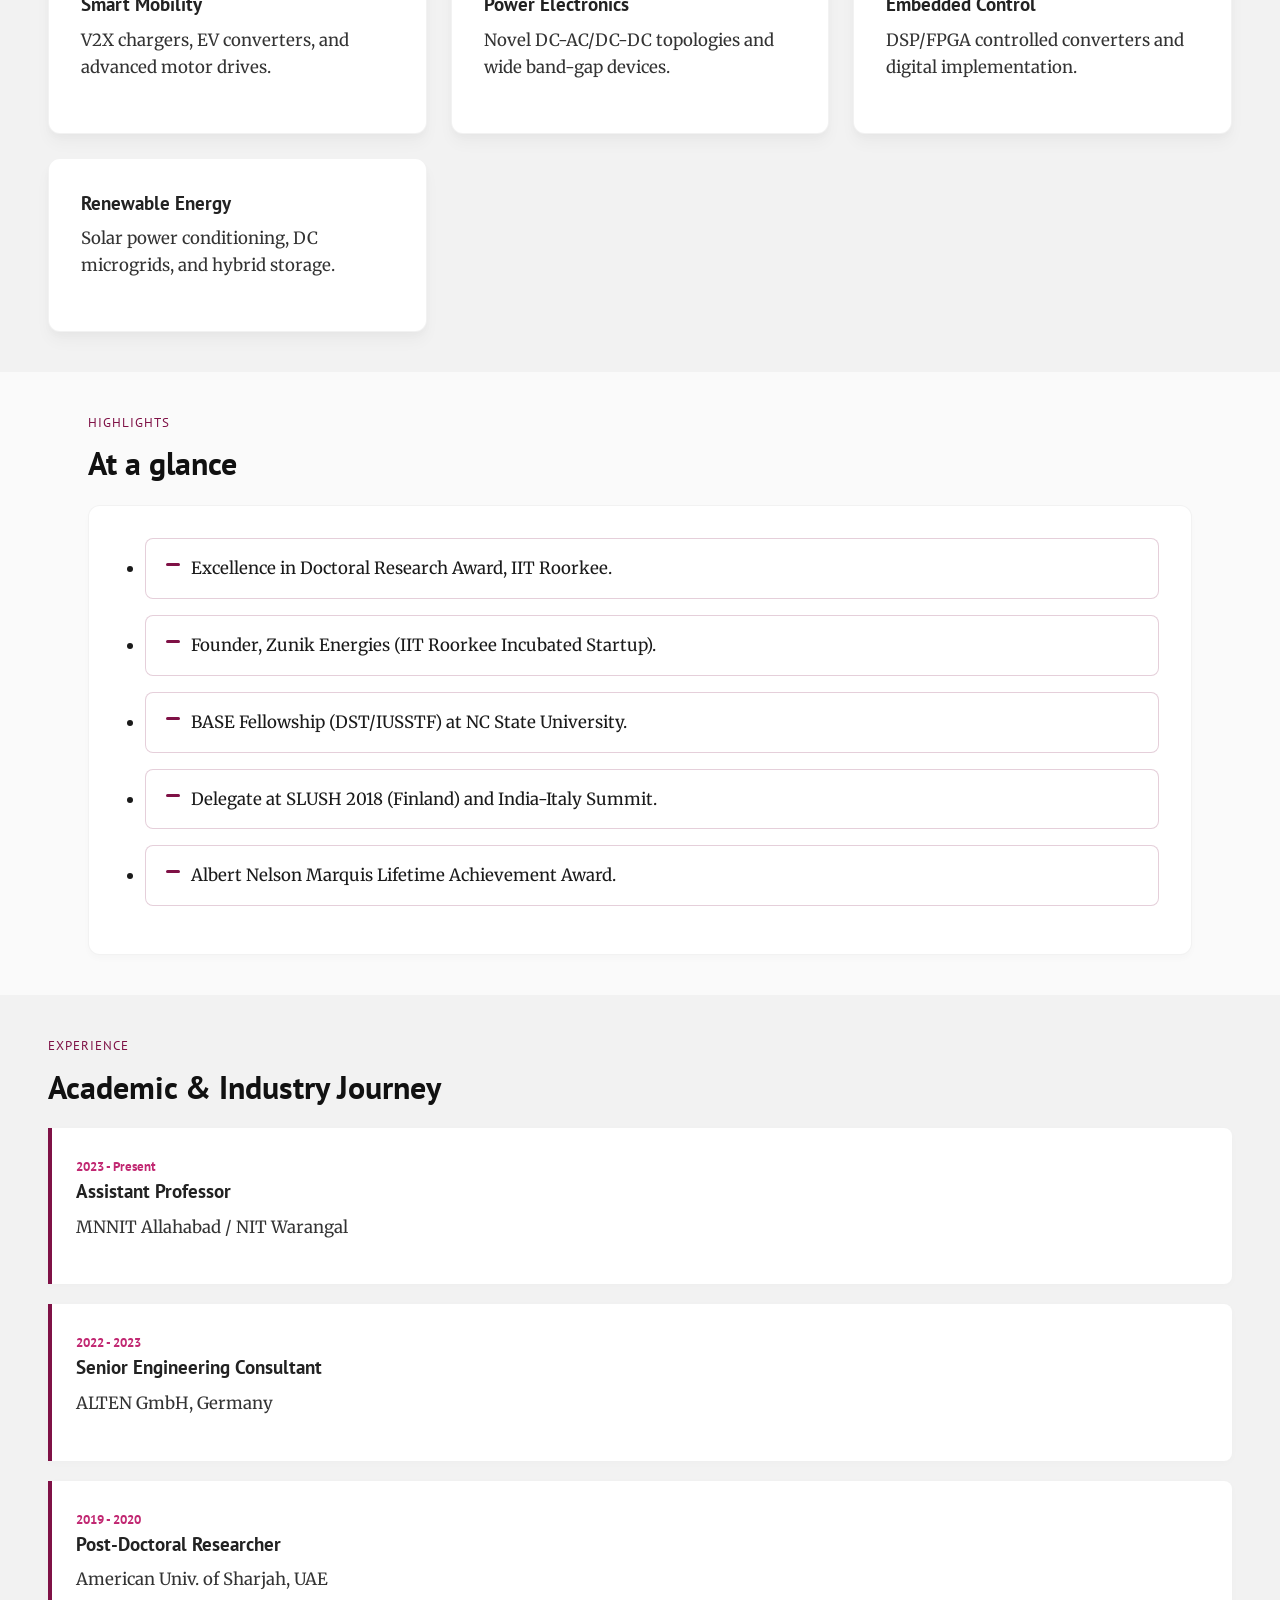
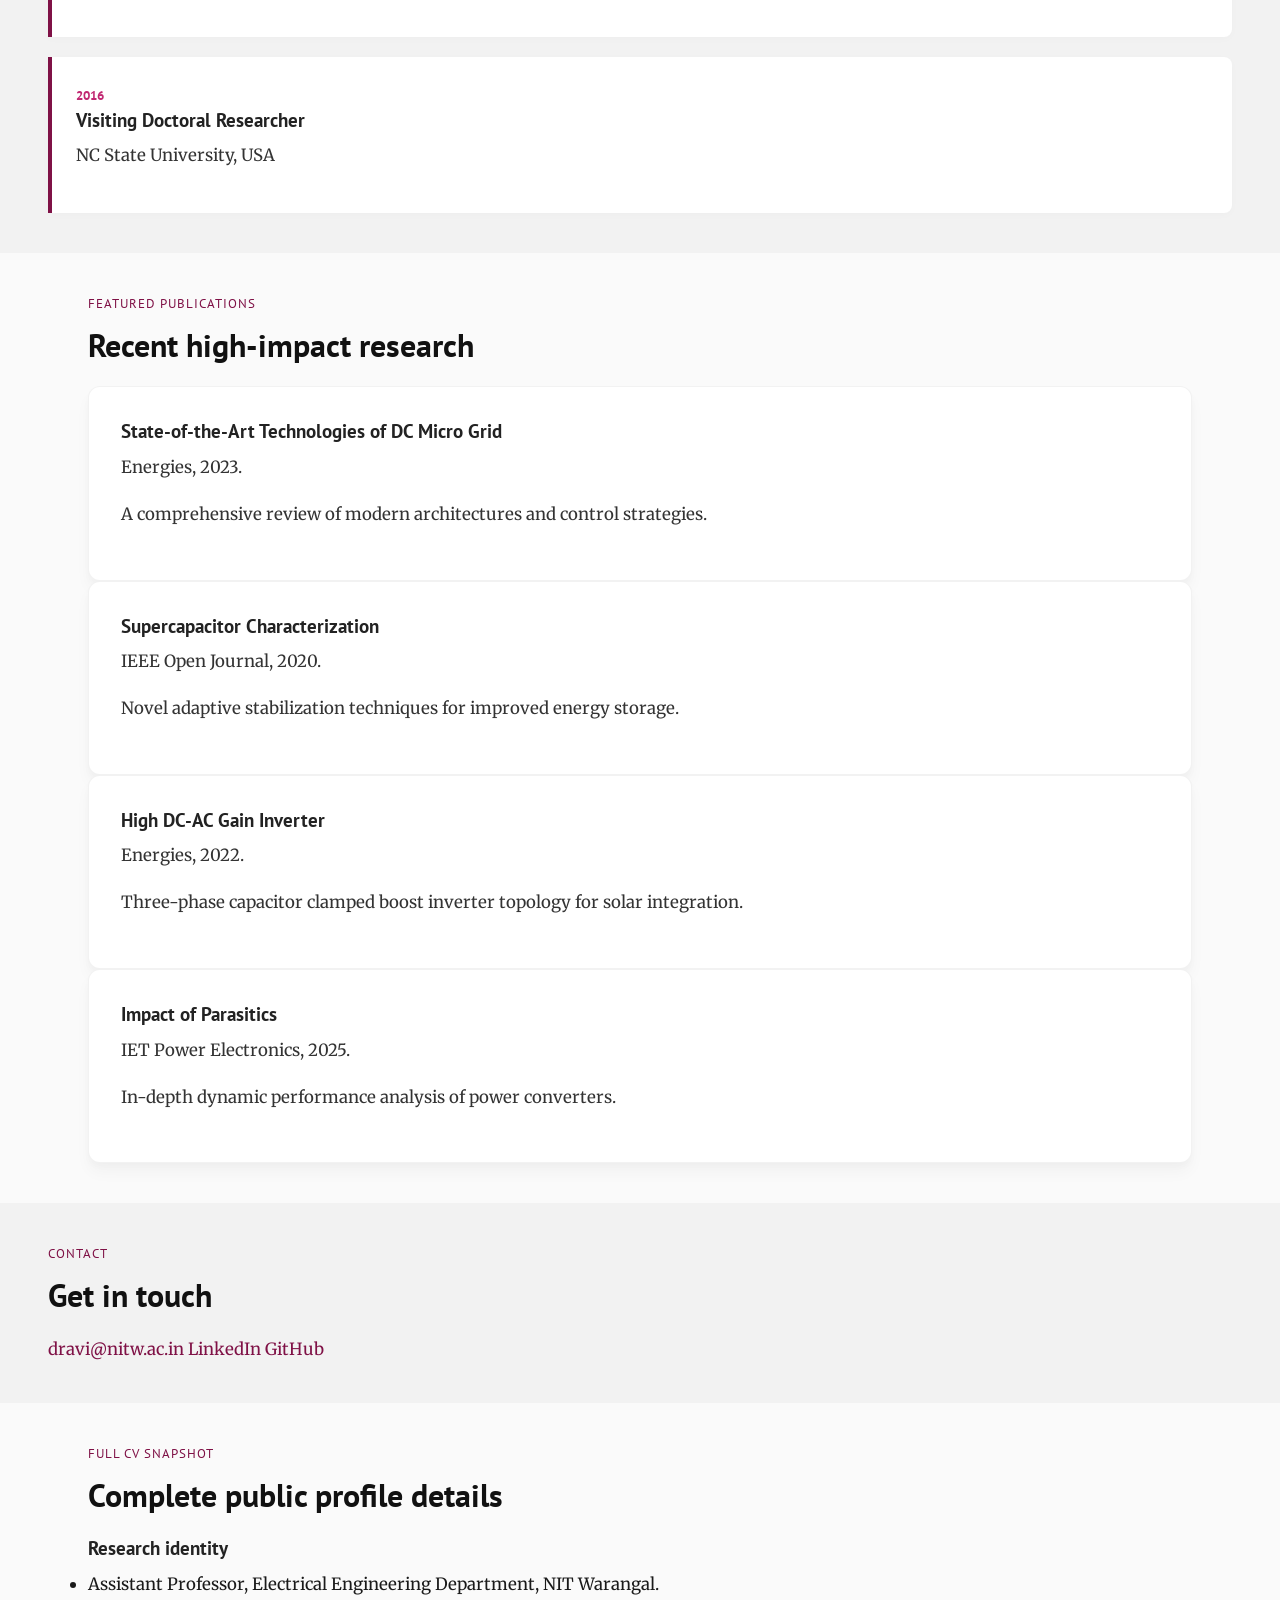
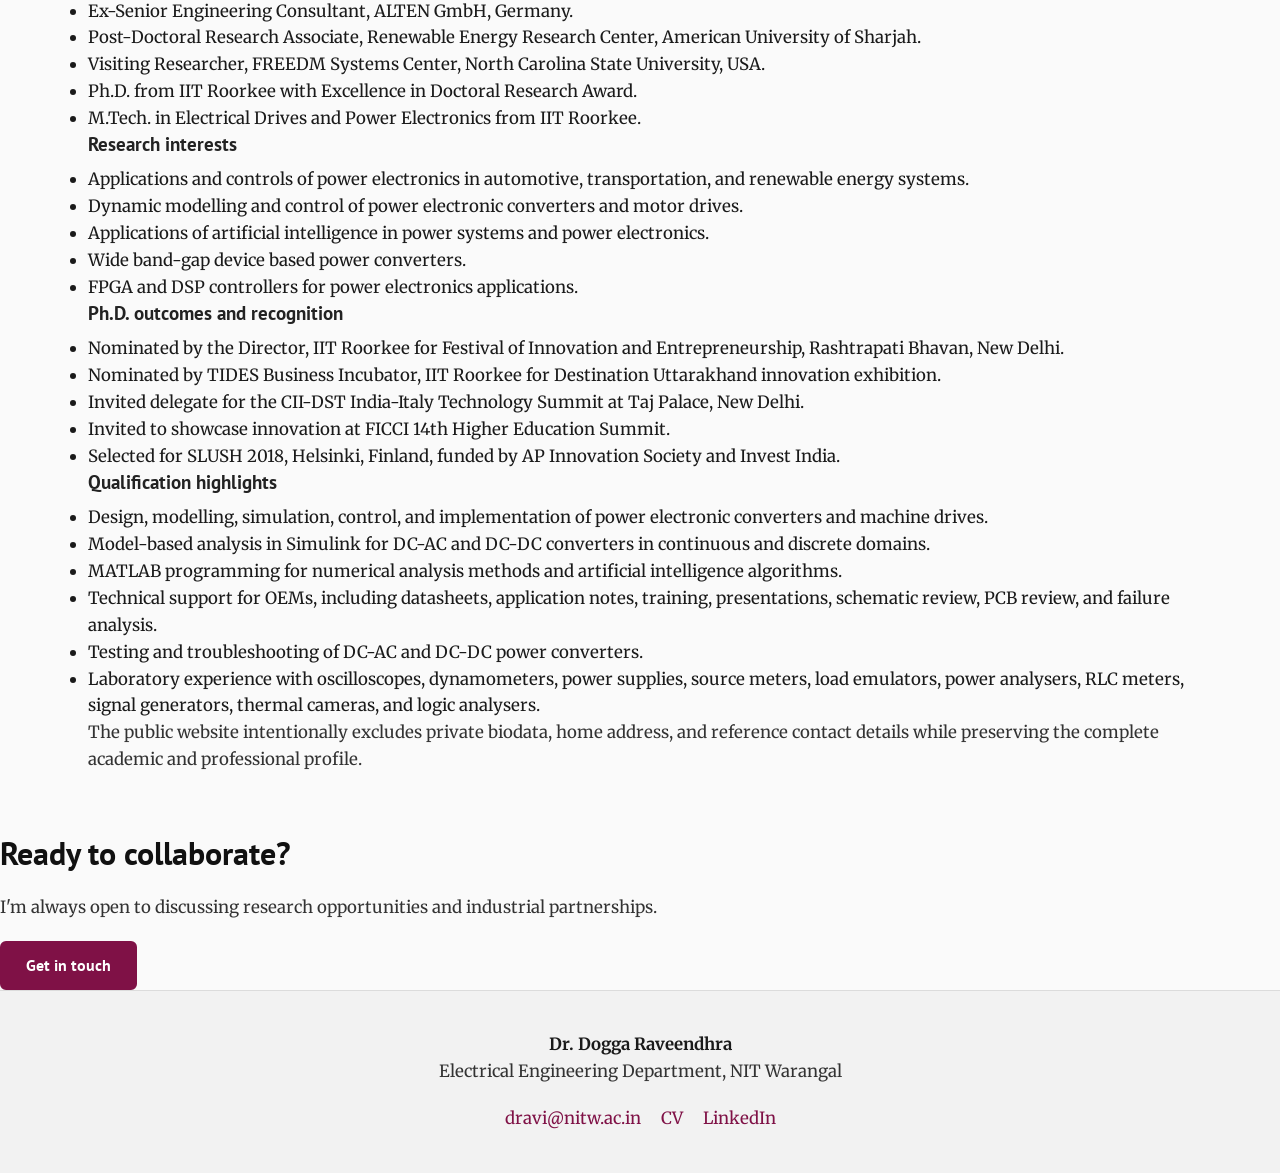
==== commit 970faaa3: "Revert home layout to Google Sites template style" ====
--- a/index.html
+++ b/index.html
@@ -11,7 +11,7 @@
     <meta property="og:image" content="assets/profile.png">
     <link rel="preconnect" href="https://fonts.googleapis.com">
     <link rel="preconnect" href="https://fonts.gstatic.com" crossorigin>
-    <link href="https://fonts.googleapis.com/css2?family=Inter:wght@300;400;500;600;700;800&display=swap" rel="stylesheet">
+    <link href="https://fonts.googleapis.com/css2?family=PT+Sans:wght@400;700&family=Merriweather:wght@300;400;700&display=swap" rel="stylesheet">
     <link rel="stylesheet" href="styles.css">
       <link rel="icon" type="image/x-icon" href="assets/favicon.ico">
   </head>
--- a/styles.css
+++ b/styles.css
@@ -1,19 +1,21 @@
-@import url('https://fonts.googleapis.com/css2?family=Inter:wght@300;400;500;600;700&display=swap');
+/* ==========================================================================
+   CSS Variables & Theme Setup (Exact Google Sites Replica)
+   ========================================================================== */
+@import url('https://fonts.googleapis.com/css2?family=PT+Sans:wght@400;700&family=Merriweather:wght@300;400;700&display=swap');
 
 :root {
-  --maroon: #7f1146;
-  --maroon-dark: #5a0b31;
-  --maroon-light: #c12872;
-  --navy: #0f172a;
-  --navy-light: #1e293b;
-  --text-main: #334155;
-  --text-muted: #64748b;
-  --bg-page: #ffffff;
-  --bg-gray: #f8fafc;
-  --white: #ffffff;
-  --border: #e2e8f0;
-
-  --font-base: 'Inter', sans-serif;
+  --maroon: rgba(127,17,70,1);
+  --maroon-dark: rgba(90,11,49,1);
+  --maroon-light: rgba(193,40,114,1);
+  --bg-page: rgba(255,255,255,1);
+  --bg-gray: rgba(242,242,242,1);
+  --text-dark: rgba(33,33,33,1);
+  --text-gray: rgba(100,100,100,1);
+  --white: rgba(255,255,255,1);
+  --border: rgba(220,220,220,1);
+
+  --font-heading: 'PT Sans', sans-serif;
+  --font-body: 'Merriweather', serif;
 }
 
 * {
@@ -23,53 +25,61 @@
 }
 
 body {
-  font-family: var(--font-base);
-  background-color: var(--bg-page);
-  color: var(--text-main);
+  font-family: var(--font-body);
+  background-color: #fafafa;
+  color: #1a1a1a;
   line-height: 1.6;
-  font-size: 1rem;
+  font-size: 1.05rem;
   -webkit-font-smoothing: antialiased;
 }
 
-/* Typography */
+/* ==========================================================================
+   Typography
+   ========================================================================== */
 h1, h2, h3, h4, h5, h6 {
-  color: var(--navy);
+  font-family: var(--font-heading);
+  color: var(--maroon);
   font-weight: 700;
   line-height: 1.3;
 }
 
 h1 {
-  font-size: clamp(2.5rem, 5vw, 3.5rem);
-  letter-spacing: -1px;
-  margin-bottom: 0.5rem;
+  font-size: clamp(2rem, 4vw, 3rem);
+  letter-spacing: -0.5px;
+  margin-bottom: 0.8rem;
 }
 
 h2 {
-  font-size: clamp(1.8rem, 3vw, 2.2rem);
+  font-size: clamp(1.5rem, 2.5vw, 2rem);
   margin-bottom: 1.2rem;
-  letter-spacing: -0.5px;
+  color: #111;
 }
 
 h3 {
-  font-size: 1.25rem;
+  font-size: 1.2rem;
   margin-bottom: 0.6rem;
+  color: #222;
 }
 
 p {
-  margin-bottom: 1.2rem;
+  margin-bottom: 1.25rem;
+  color: #333;
 }
 
 a {
   color: var(--maroon);
   text-decoration: none;
-  transition: all 0.2s ease;
-}
-
+  border-bottom: 1px solid transparent;
+  transition: all 0.3s ease;
+}
 a:hover {
   color: var(--maroon-light);
-}
-
-/* Header & Nav */
+  border-bottom-color: var(--maroon-light);
+}
+
+/* ==========================================================================
+   Top Navigation (Header)
+   ========================================================================== */
 .site-header {
   display: flex;
   justify-content: space-between;
@@ -77,190 +87,186 @@
   padding: 0 48px;
   height: 80px;
   background-color: var(--white);
-  border-bottom: 1px solid var(--border);
+  border-bottom: 1px solid rgba(0,0,0,0.05);
+  box-shadow: 0 2px 10px rgba(0,0,0,0.02);
   position: sticky;
   top: 0;
   z-index: 1000;
+  transition: all 0.3s ease;
 }
 
 .brand {
-  font-size: 1.2rem;
+  display: flex;
+  align-items: center;
+  font-family: var(--font-heading);
+  font-size: 15pt;
   font-weight: 700;
-  color: var(--navy);
+  color: var(--text-dark);
+  text-decoration: none;
+}
+.brand:hover { color: var(--maroon); text-decoration: none; }
+.brand-mark { display: none; } /* Hide the DR icon to match Google Site */
+
+.site-nav {
+  display: flex;
+  gap: 20px;
+  overflow-x: auto;
+  white-space: nowrap;
+}
+
+.site-nav a {
+  font-family: var(--font-heading);
+  font-size: 11pt;
+  color: var(--text-dark);
+  text-decoration: none;
+  padding: 20px 0;
+  border-bottom: 3px solid transparent;
+}
+
+.site-nav a:hover {
+  color: var(--maroon);
+}
+
+.site-nav a.active {
+  color: var(--maroon);
+  border-bottom-color: var(--maroon);
+}
+
+.nav-toggle {
+  display: none;
+}
+
+/* ==========================================================================
+   Main Content Layout
+   ========================================================================== */
+main {
+  max-width: 100%;
+}
+
+/* The Maroon Banner / Hero Block */
+.page-hero {
+  background-color: var(--maroon);
+  color: var(--white);
+  padding: 60px 48px;
+  min-height: 250px;
+  display: flex;
+  flex-direction: column;
+  justify-content: center;
+  text-align: left;
+}
+
+.page-hero.home-hero {
+  background: linear-gradient(rgba(127,17,70,0.8), rgba(90,11,49,0.9)), url('HomePage_Banner.jpg') center/cover no-repeat;
+  min-height: 340px;
+}
+
+.page-hero h1, .page-hero h2, .page-hero p {
+  color: var(--white);
+}
+
+.page-hero h1 {
+  font-size: 45pt;
+}
+
+.eyebrow {
+  font-family: var(--font-heading);
   text-transform: uppercase;
   letter-spacing: 1px;
-}
-.brand-mark { display: none; }
-
-.site-nav {
-  display: flex;
-  gap: 24px;
-}
-
-.site-nav a {
-  font-weight: 500;
-  color: var(--navy-light);
-  padding: 10px 0;
-  border-bottom: 2px solid transparent;
-}
-.site-nav a:hover, .site-nav a.active {
-  color: var(--maroon);
-  border-bottom-color: var(--maroon);
-}
-
-.nav-toggle { display: none; }
-
-/* Hero Section */
-.page-hero {
-  background-color: var(--bg-gray);
-  padding: 80px 48px;
-  border-bottom: 1px solid var(--border);
-}
-
-.hero-content {
+  font-size: 10pt;
+  margin-bottom: 10px;
+  color: rgba(255,255,255,0.8);
+}
+
+/* Content Container */
+.content-section {
+  padding: 40px 48px;
   max-width: 1200px;
   margin: 0 auto;
-  display: flex;
-  gap: 60px;
-  align-items: center;
-}
-
-.hero-copy {
-  flex: 1;
-}
-
-.hero-portrait {
-  flex-shrink: 0;
-}
-
-.hero-portrait img {
-  width: 320px;
-  height: 320px;
-  border-radius: 50%;
-  object-fit: cover;
-  border: 4px solid var(--white);
-  box-shadow: 0 10px 25px rgba(0,0,0,0.1);
-}
-
-.eyebrow {
-  font-weight: 600;
-  text-transform: uppercase;
-  letter-spacing: 1.5px;
-  font-size: 0.85rem;
-  margin-bottom: 1rem;
+}
+
+.content-section.band {
+  background-color: var(--bg-gray);
+  max-width: 100%;
+}
+
+.content-section.band .section-inner {
+  max-width: 1200px;
+  margin: 0 auto;
+}
+
+.section-heading {
+  margin-bottom: 20px;
+}
+
+.section-heading .eyebrow {
   color: var(--maroon);
 }
 
-.hero-lead {
-  font-size: 1.25rem;
-  color: var(--navy-light);
-  font-weight: 500;
-  margin-bottom: 1.5rem;
-}
-
-.hero-quote {
-  font-size: 1.1rem;
-  font-style: italic;
-  color: var(--text-muted);
-  border-left: 4px solid var(--maroon);
-  padding-left: 1rem;
-  margin-bottom: 2rem;
-}
-
+/* ==========================================================================
+   Components (Buttons, Cards, Lists)
+   ========================================================================== */
 .hero-actions {
+  margin-top: 20px;
   display: flex;
   gap: 15px;
-  flex-wrap: wrap;
 }
 
 .button {
   display: inline-block;
-  font-size: 0.95rem;
-  padding: 12px 24px;
-  border-radius: 8px;
+  font-family: var(--font-heading);
+  font-size: 1rem;
+  padding: 10px 24px;
+  text-decoration: none !important;
+  border-radius: 6px;
   cursor: pointer;
-  font-weight: 600;
-  text-align: center;
   border: 2px solid var(--maroon);
   transition: all 0.2s ease;
+  font-weight: 700;
 }
 
 .button.primary {
   background-color: var(--maroon);
   color: var(--white);
 }
+
 .button.primary:hover {
   background-color: var(--maroon-dark);
-  border-color: var(--maroon-dark);
 }
 
 .button.secondary {
   background-color: transparent;
   color: var(--maroon);
 }
+
 .button.secondary:hover {
-  background-color: var(--maroon);
+  background-color: var(--maroon-light);
   color: var(--white);
-}
-
-/* Stats Section */
-.stats-section {
-  padding: 40px 48px;
-  background: var(--white);
-  border-bottom: 1px solid var(--border);
-}
-.stats-grid {
-  max-width: 1200px;
-  margin: 0 auto;
-  display: flex;
-  flex-wrap: wrap;
-  gap: 20px;
-  justify-content: center;
-}
-.stat-card {
-  background: var(--bg-gray);
-  padding: 24px 32px;
-  border-radius: 12px;
-  text-align: center;
-  flex: 1 1 120px;
-  border: 1px solid var(--border);
-  box-shadow: 0 4px 6px rgba(0,0,0,0.02);
-}
-.stat-value {
-  font-size: 2rem;
-  font-weight: 800;
-  color: var(--navy);
-  margin-bottom: 5px;
-}
-.stat-label {
-  font-size: 0.85rem;
-  font-weight: 600;
-  color: var(--text-muted);
-  text-transform: uppercase;
-  letter-spacing: 1px;
-}
-
-/* Content Sections */
-.content-section {
-  padding: 80px 48px;
-  max-width: 1200px;
-  margin: 0 auto;
-}
-.content-section.band {
-  background-color: var(--bg-gray);
-  max-width: 100%;
-}
-.content-section.band .section-inner {
-  max-width: 1200px;
-  margin: 0 auto;
-}
-
-.section-heading {
-  margin-bottom: 40px;
-  text-align: center;
-}
-
-/* Card Grids */
+  border-color: var(--maroon-light);
+}
+
+.page-hero .button.secondary {
+  border-color: var(--white);
+  color: var(--white);
+}
+.page-hero .button.secondary:hover {
+  background-color: rgba(255,255,255,0.1);
+}
+
+/* ==========================================================================
+   Animations
+   ========================================================================== */
+.reveal-on-scroll {
+  opacity: 0;
+  transform: translateY(30px);
+  transition: opacity 0.8s ease-out, transform 0.8s ease-out;
+}
+
+.reveal-on-scroll.is-visible {
+  opacity: 1;
+  transform: translateY(0);
+}
+
+/* Grids and Cards */
 .card-grid {
   display: grid;
   grid-template-columns: repeat(auto-fit, minmax(280px, 1fr));
@@ -270,176 +276,384 @@
 .card-grid article, .carousel-container article {
   background: var(--white);
   padding: 32px;
-  border: 1px solid var(--border);
+  border: 1px solid rgba(0,0,0,0.05);
   border-radius: 12px;
-  box-shadow: 0 4px 6px rgba(0,0,0,0.02);
-  transition: transform 0.2s ease, box-shadow 0.2s ease;
+  box-shadow: 0 4px 6px rgba(0,0,0,0.02), 0 10px 15px rgba(0,0,0,0.03);
+  transition: transform 0.3s ease, box-shadow 0.3s ease;
 }
 
 .card-grid article:hover, .carousel-container article:hover {
   transform: translateY(-5px);
-  box-shadow: 0 10px 20px rgba(0,0,0,0.06);
-}
-
-/* Specific Card Layouts */
-.pub-cards article p {
-  margin-bottom: 0.5rem;
-  font-size: 0.95rem;
-}
-.patent-cards article h3 {
-  color: var(--maroon);
-}
-.patent-cards article p {
-  margin-bottom: 0.5rem;
-  font-size: 0.95rem;
-}
-
-/* Timeline */
+  box-shadow: 0 10px 20px rgba(0,0,0,0.06), 0 15px 30px rgba(0,0,0,0.04);
+}
+
 .timeline {
   display: flex;
   flex-direction: column;
-  gap: 24px;
-}
+  gap: 20px;
+}
+
 .timeline article {
-  padding: 24px 32px;
+  padding: 24px;
+  border-left: 4px solid var(--maroon);
   background: var(--white);
-  border-left: 4px solid var(--maroon);
-  border-radius: 0 12px 12px 0;
+  border-radius: 0 8px 8px 0;
+  box-shadow: 0 2px 8px rgba(0,0,0,0.02);
+  transition: background-color 0.3s ease;
+}
+.timeline article:hover {
+  background: #fffafa;
+}
+
+.timeline span {
+  font-family: var(--font-heading);
+  font-weight: 700;
+  color: var(--maroon-light);
+  font-size: 10pt;
+}
+
+/* Tables */
+.table-wrap {
+  overflow-x: auto;
+  border-radius: 12px;
   box-shadow: 0 4px 6px rgba(0,0,0,0.02);
-  border-top: 1px solid var(--border);
-  border-right: 1px solid var(--border);
-  border-bottom: 1px solid var(--border);
-}
-.timeline span {
-  font-weight: 700;
+  background: var(--white);
+  border: 1px solid rgba(0,0,0,0.05);
+}
+
+table {
+  width: 100%;
+  border-collapse: collapse;
+}
+
+th, td {
+  padding: 16px 24px;
+  border-bottom: 1px solid rgba(0,0,0,0.05);
+  text-align: left;
+}
+
+th {
+  background-color: var(--bg-gray);
+  font-family: var(--font-heading);
   color: var(--maroon);
-  font-size: 0.85rem;
-  text-transform: uppercase;
-  letter-spacing: 1px;
-  display: block;
-  margin-bottom: 8px;
-}
-
-/* CTA */
-.cta-section {
-  padding: 80px 48px;
-  background-color: var(--navy);
-  color: var(--white);
-  text-align: center;
-}
-.cta-section h2 { color: var(--white); }
-.cta-section p { color: rgba(255,255,255,0.8); }
-.cta-section .button.primary {
-  background-color: var(--maroon);
-  border-color: var(--maroon);
-}
-.cta-section .button.primary:hover {
-  background-color: var(--maroon-light);
+  font-size: 1rem;
+}
+
+tr:last-child td {
+  border-bottom: none;
+}
+
+/* Lists */
+.feature-list {
+  background: var(--white);
+  padding: 32px;
+  border-radius: 12px;
+  border: 1px solid rgba(0,0,0,0.05);
+  box-shadow: 0 4px 6px rgba(0,0,0,0.02);
+}
+
+.feature-list li {
+  margin-bottom: 16px;
+  list-style-type: disc;
+  margin-left: 24px;
+  padding-left: 8px;
 }
 
 /* Footer */
 .site-footer {
+  text-align: center;
+  padding: 40px;
   background-color: var(--bg-gray);
-  padding: 60px 48px 40px;
   border-top: 1px solid var(--border);
 }
-.footer-inner {
-  max-width: 1200px;
-  margin: 0 auto;
+
+.footer-links {
+  margin-top: 10px;
   display: flex;
-  flex-direction: column;
-  align-items: center;
-  text-align: center;
-  gap: 24px;
-}
-.footer-brand strong {
-  font-size: 1.25rem;
-  color: var(--navy);
-  display: block;
-  margin-bottom: 8px;
-}
-.footer-brand p {
-  color: var(--text-muted);
-  margin-bottom: 0;
-}
-.footer-links {
-  display: flex;
-  gap: 24px;
-  flex-wrap: wrap;
   justify-content: center;
-}
-.footer-links a {
-  font-weight: 500;
-}
-.footer-copy {
-  margin-top: 20px;
-  font-size: 0.85rem;
-  color: var(--text-muted);
-}
-
-/* Animations */
-.reveal-on-scroll {
-  opacity: 0;
-  transform: translateY(20px);
-  transition: opacity 0.6s ease-out, transform 0.6s ease-out;
-}
-.reveal-on-scroll.is-visible {
-  opacity: 1;
-  transform: translateY(0);
-}
-
-/* Mobile */
-@media (max-width: 992px) {
-  .hero-content {
-    flex-direction: column-reverse;
-    text-align: center;
-    gap: 40px;
-  }
-  .hero-quote {
-    border-left: none;
-    padding-left: 0;
-  }
-  .hero-actions {
-    justify-content: center;
-  }
-  .section-heading { text-align: center; }
-}
-
+  gap: 20px;
+}
+
+/* Responsive Overrides */
 @media (max-width: 768px) {
   .site-header {
+    flex-direction: column;
+    height: auto;
+    padding: 15px;
+  }
+  
+  .site-nav {
     flex-wrap: wrap;
-    padding: 16px 24px;
-    height: auto;
-  }
+    justify-content: center;
+    gap: 10px;
+    padding-top: 10px;
+  }
+
   .nav-toggle {
     display: block;
     background: none;
     border: none;
     cursor: pointer;
-  }
+    padding: 10px;
+  }
+  
   .nav-toggle span {
     display: block;
-    width: 24px;
-    height: 2px;
-    background: var(--navy);
-    margin: 6px 0;
-  }
-  .site-nav {
+    width: 25px;
+    height: 3px;
+    background-color: var(--maroon);
+    margin: 5px 0;
+  }
+
+  .nav-list {
     display: none;
+    position: absolute;
+    top: 80px;
+    left: 0;
     width: 100%;
+    background-color: var(--white);
     flex-direction: column;
-    padding-top: 20px;
-    gap: 0;
-  }
-  .site-header.is-open .site-nav {
+    padding: 20px;
+    box-shadow: 0 10px 15px rgba(0,0,0,0.05);
+    border-top: 1px solid rgba(0,0,0,0.05);
+  }
+
+  .site-header.is-open .nav-list, .site-nav.is-open {
     display: flex;
   }
+  
+  .hero-actions {
+    flex-wrap: wrap;
+  }
+
   .site-nav a {
-    padding: 15px 0;
-    border-bottom: 1px solid var(--border);
-  }
-  .page-hero { padding: 40px 24px; }
-  .content-section { padding: 40px 24px; }
-  .stats-section { padding: 40px 24px; }
-  .cta-section { padding: 40px 24px; }
-}+    padding: 5px;
+  }
+
+  .page-hero {
+    padding: 40px 20px;
+  }
+  
+  .page-hero h1 {
+    font-size: 30pt;
+  }
+
+  .content-section {
+    padding: 30px 20px;
+  }
+}
+/ *   I m p a c t   t e x t   f o r   c a r d s   * / + 
+ p . i m p a c t   {   f o n t - s i z e :   1 r e m ;   c o l o r :   v a r ( - - m a r o o n ) ;   f o n t - s t y l e :   i t a l i c ;   m a r g i n - t o p :   1 0 p x ;   } + 
+ / *   C T A   S e c t i o n   * / + 
+ . c t a - s e c t i o n   {   p a d d i n g :   6 0 p x   4 8 p x ;   b a c k g r o u n d - c o l o r :   v a r ( - - m a r o o n ) ;   c o l o r :   v a r ( - - w h i t e ) ;   t e x t - a l i g n :   c e n t e r ;   } + 
+ . c t a - s e c t i o n   . c t a - i n n e r   {   m a x - w i d t h :   8 0 0 p x ;   m a r g i n :   0   a u t o ;   } + 
+ . c t a - s e c t i o n   h 2   {   c o l o r :   v a r ( - - w h i t e ) ;   } + 
+ . c t a - s e c t i o n   p   {   c o l o r :   r g b a ( 2 5 5 , 2 5 5 , 2 5 5 , 0 . 9 ) ;   } + 
+ . c t a - s e c t i o n   . b u t t o n . p r i m a r y   {   b a c k g r o u n d - c o l o r :   v a r ( - - w h i t e ) ;   c o l o r :   v a r ( - - m a r o o n ) ;   b o r d e r - c o l o r :   v a r ( - - w h i t e ) ;   m a r g i n - t o p :   2 0 p x ;   } + 
+ . c t a - s e c t i o n   . b u t t o n . p r i m a r y : h o v e r   {   b a c k g r o u n d - c o l o r :   t r a n s p a r e n t ;   c o l o r :   v a r ( - - w h i t e ) ;   } + 
+ @ m e d i a   ( m a x - w i d t h :   7 6 8 p x )   {   . s i t e - h e a d e r   {   f l e x - d i r e c t i o n :   r o w ;   f l e x - w r a p :   w r a p ;   }   . s i t e - n a v   {   d i s p l a y :   n o n e ;   w i d t h :   1 0 0 % ;   f l e x - d i r e c t i o n :   c o l u m n ;   b a c k g r o u n d :   v a r ( - - w h i t e ) ;   p a d d i n g :   1 0 p x   0 ;   }   . s i t e - n a v . i s - o p e n   {   d i s p l a y :   f l e x ;   }   . s i t e - n a v   a   {   p a d d i n g :   1 5 p x   2 0 p x ;   b o r d e r - b o t t o m :   1 p x   s o l i d   # e e e ;   }   . s i t e - n a v   a : l a s t - c h i l d   {   b o r d e r - b o t t o m :   n o n e ;   }   } + 
+ 
+/* Additional Sub-Page Layouts */
+
+/* Lists */
+.feature-list {
+  display: grid;
+  gap: 16px;
+  margin: 0;
+  padding: 0;
+  list-style: none;
+}
+
+.feature-list.compact {
+  gap: 12px;
+}
+
+.feature-list li {
+  position: relative;
+  padding-left: 32px;
+  background: var(--white);
+  padding: 16px 20px 16px 45px;
+  border-radius: 8px;
+  border: 1px solid rgba(127,17,70, 0.2);
+  transition: all 0.2s ease;
+}
+
+.feature-list li:hover {
+  transform: translateX(5px);
+  box-shadow: 0 4px 6px rgba(0,0,0,0.02);
+  border-color: var(--maroon);
+}
+
+.feature-list li::before {
+  position: absolute;
+  top: 24px;
+  left: 20px;
+  width: 14px;
+  height: 3px;
+  background: var(--maroon);
+  content: "";
+  border-radius: 2px;
+}
+
+.tag-cloud {
+  display: flex;
+  flex-wrap: wrap;
+  gap: 12px;
+}
+
+.tag-cloud span {
+  padding: 10px 18px;
+  border: 1px solid rgba(127,17,70, 0.2);
+  border-radius: 999px;
+  color: var(--maroon);
+  background: rgba(127,17,70, 0.05);
+  font-weight: 600;
+  font-size: 0.9rem;
+  transition: all 0.2s ease;
+}
+
+.tag-cloud span:hover {
+  background: var(--maroon);
+  color: var(--white);
+  transform: translateY(-2px);
+}
+
+/* Tables */
+.table-wrap {
+  overflow-x: auto;
+  border: 1px solid rgba(127,17,70, 0.2);
+  border-radius: 12px;
+  background: var(--white);
+  box-shadow: 0 4px 6px rgba(0,0,0,0.02);
+}
+
+table {
+  width: 100%;
+  min-width: 720px;
+  border-collapse: collapse;
+}
+
+th, td {
+  padding: 18px 20px;
+  border-bottom: 1px solid rgba(127,17,70, 0.2);
+  text-align: left;
+  vertical-align: top;
+}
+
+th {
+  color: var(--white);
+  background: var(--maroon);
+  font-size: 0.9rem;
+  font-weight: 700;
+  text-transform: uppercase;
+  letter-spacing: 0.05em;
+}
+
+td {
+  color: #333;
+}
+
+tr:hover td {
+  background: #fdfbfb;
+}
+
+/* Paper List */
+.paper-list {
+  display: grid;
+  gap: 16px;
+}
+
+.paper-list.numbered {
+  counter-reset: papers;
+}
+
+.paper-list.numbered article {
+  position: relative;
+  padding-left: 70px;
+  counter-increment: papers;
+  background: var(--white);
+  padding-top: 24px; padding-right: 24px; padding-bottom: 24px;
+  border: 1px solid rgba(127,17,70, 0.2);
+  border-radius: 12px;
+  box-shadow: 0 4px 6px rgba(0,0,0,0.02);
+}
+
+.paper-list.numbered article::before {
+  position: absolute;
+  top: 30px;
+  left: 24px;
+  width: 32px;
+  height: 32px;
+  display: grid;
+  place-items: center;
+  background: rgba(127,17,70, 0.1);
+  color: var(--maroon);
+  border-radius: 50%;
+  font-weight: 700;
+  content: counter(papers);
+}
+
+.paper-list article {
+  background: var(--white);
+  padding: 24px;
+  border: 1px solid rgba(127,17,70, 0.2);
+  border-radius: 12px;
+  box-shadow: 0 4px 6px rgba(0,0,0,0.02);
+}
+
+.paper-list article h3 {
+  margin-bottom: 12px;
+}
+
+/* FAQ */
+.faq-list details {
+  border: 1px solid rgba(127,17,70, 0.2);
+  border-radius: 12px;
+  background: var(--white);
+  padding: 24px;
+  margin-bottom: 16px;
+  box-shadow: 0 4px 6px rgba(0,0,0,0.02);
+}
+
+.faq-list summary {
+  cursor: pointer;
+  color: var(--maroon);
+  font-weight: 700;
+  font-size: 1.1rem;
+}
+
+.faq-list summary:hover {
+  color: var(--maroon-light);
+}
+
+.faq-list p {
+  margin-top: 16px;
+  color: #333;
+}
+
+/* CV iframe */
+.cv-pdf-frame {
+  width: 100%;
+  min-height: 800px;
+  border: 1px solid rgba(127,17,70, 0.2);
+  border-radius: 12px;
+  background: var(--white);
+  box-shadow: 0 4px 6px rgba(0,0,0,0.02);
+  margin-top: 20px;
+}
+
+.cv-source-actions {
+  display: flex;
+  gap: 16px;
+  margin-bottom: 20px;
+}
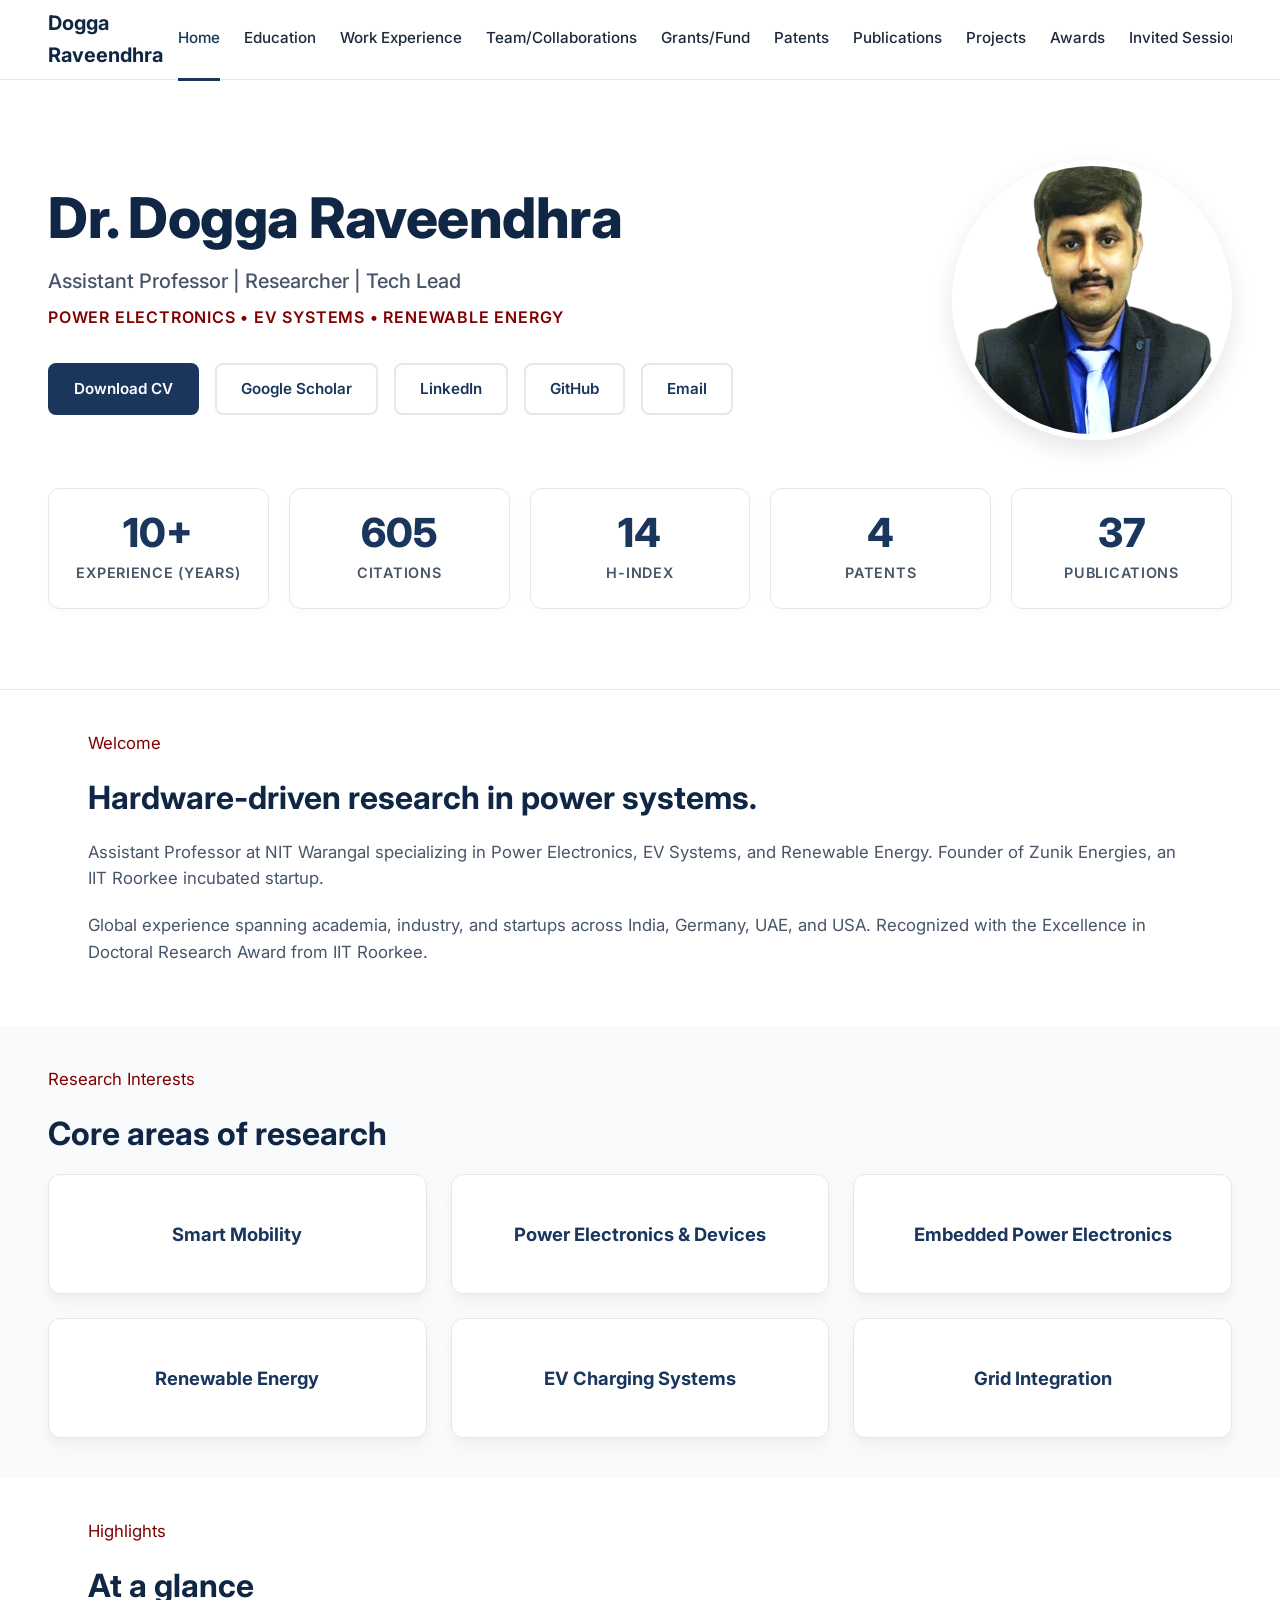
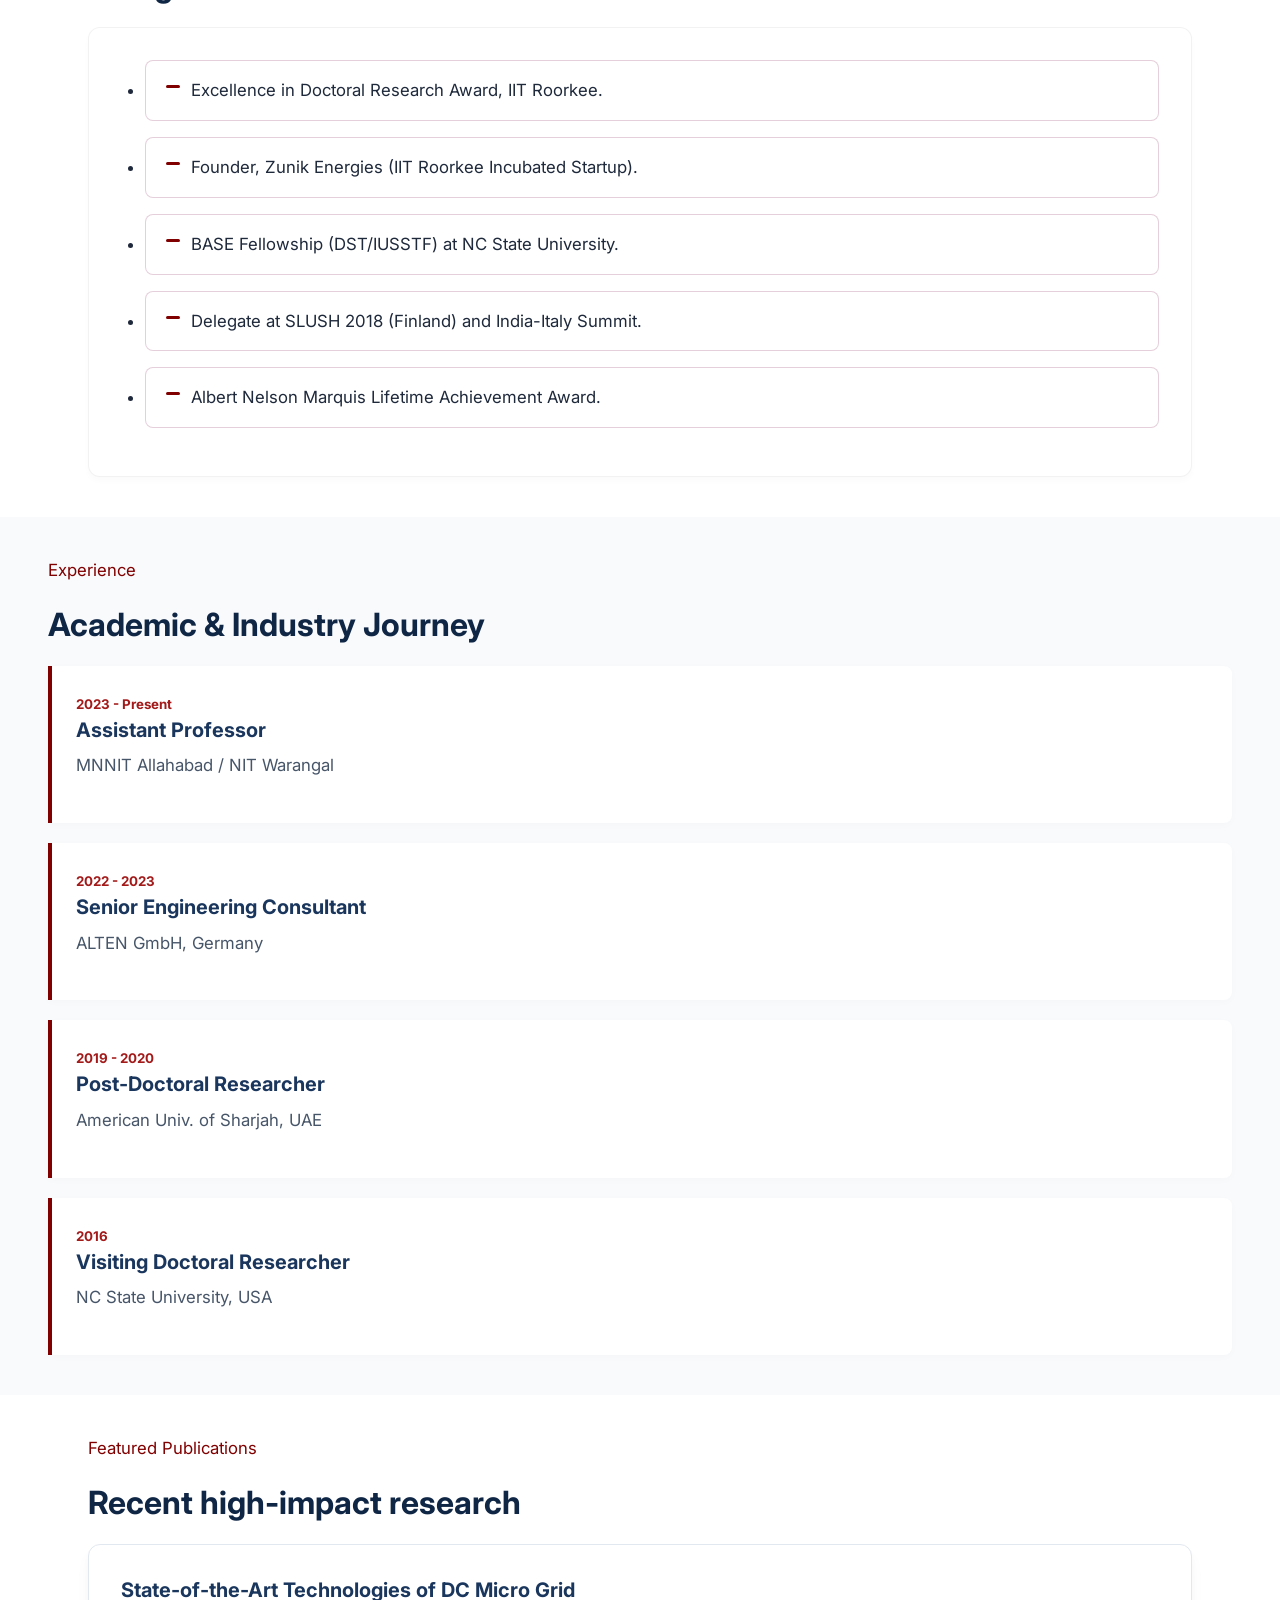
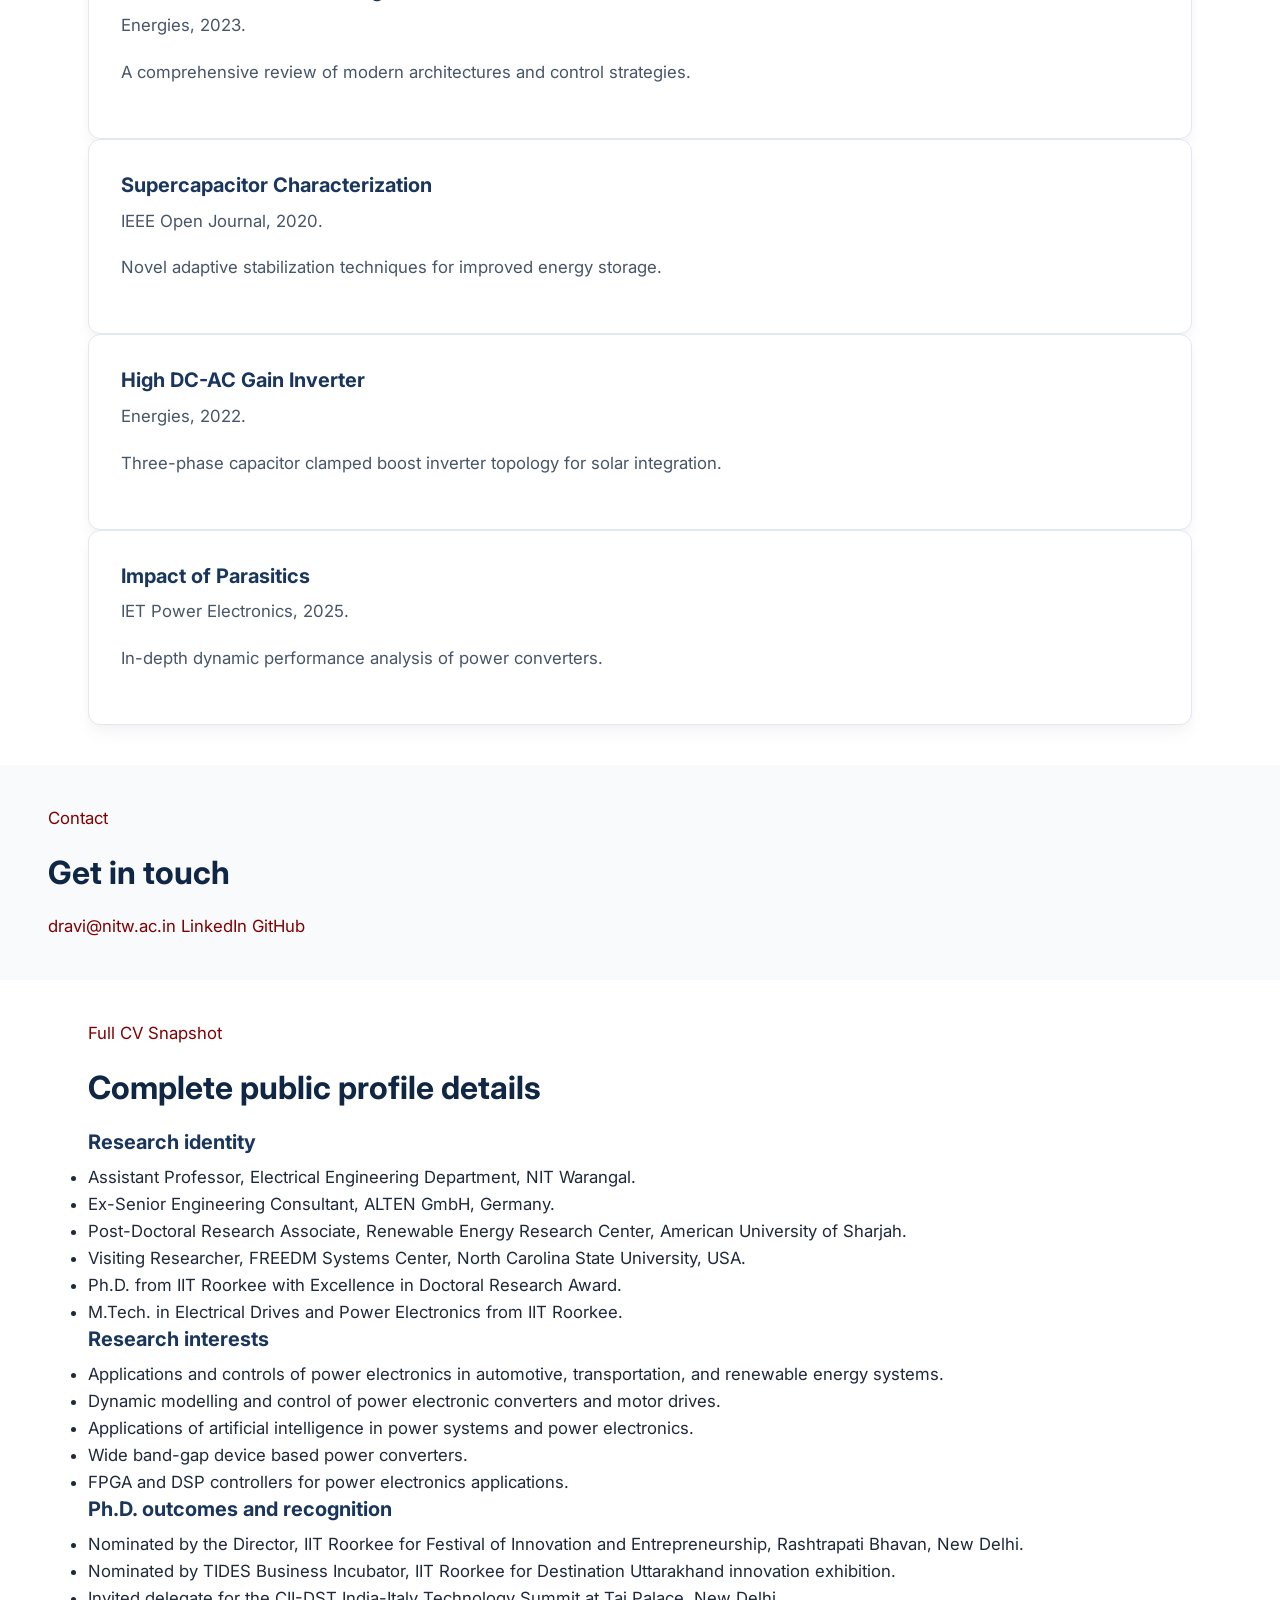
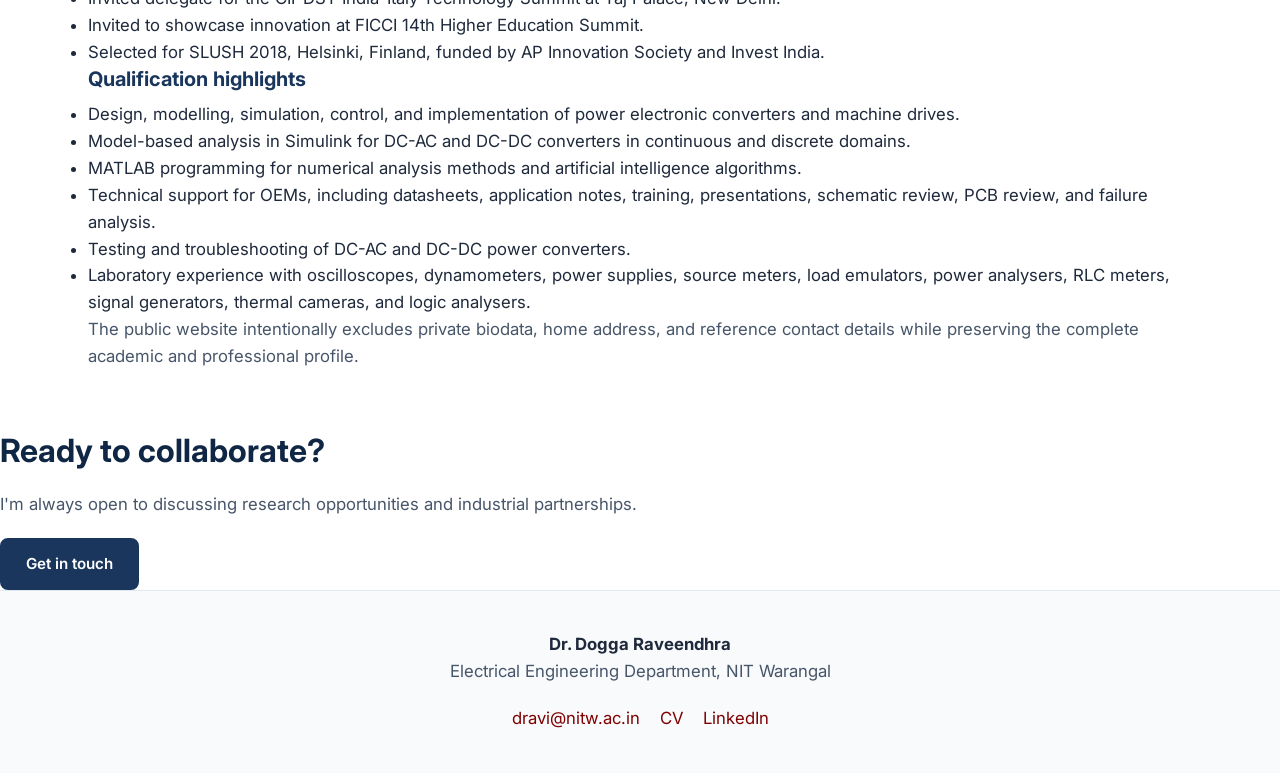
==== commit a06103c9: "Redesign website with modern academic portfolio look" ====
--- a/index.html
+++ b/index.html
@@ -5,15 +5,16 @@
     <meta name="viewport" content="width=device-width, initial-scale=1">
     <title>Dr. Dogga Raveendhra | Assistant Professor | NIT Warangal</title>
     <meta name="description" content="Academic profile of Dr. Dogga Raveendhra, Assistant Professor, Electrical Engineering, NIT Warangal.">
-    <meta name="theme-color" content="#7f1146">
+    <meta name="theme-color" content="#1a365d">
     <meta property="og:title" content="Dr. Dogga Raveendhra">
     <meta property="og:description" content="Power electronics, electric vehicles, renewable energy systems, converters, drives, and AI-enabled energy systems.">
     <meta property="og:image" content="assets/profile.png">
     <link rel="preconnect" href="https://fonts.googleapis.com">
     <link rel="preconnect" href="https://fonts.gstatic.com" crossorigin>
-    <link href="https://fonts.googleapis.com/css2?family=PT+Sans:wght@400;700&family=Merriweather:wght@300;400;700&display=swap" rel="stylesheet">
+    <link href="https://fonts.googleapis.com/css2?family=Inter:wght@300;400;500;600;700&display=swap" rel="stylesheet">
     <link rel="stylesheet" href="styles.css">
-      <link rel="icon" type="image/x-icon" href="assets/favicon.ico">
+    <link rel="icon" type="image/x-icon" href="assets/favicon.ico">
+    <style>html { scroll-behavior: smooth; }</style>
   </head>
   <body data-page="home">
     <div id="site-root"></div>
--- a/styles.css
+++ b/styles.css
@@ -1,21 +1,21 @@
 /* ==========================================================================
-   CSS Variables & Theme Setup (Exact Google Sites Replica)
+   CSS Variables & Theme Setup (Modern Academic Portfolio)
    ========================================================================== */
-@import url('https://fonts.googleapis.com/css2?family=PT+Sans:wght@400;700&family=Merriweather:wght@300;400;700&display=swap');
-
 :root {
-  --maroon: rgba(127,17,70,1);
-  --maroon-dark: rgba(90,11,49,1);
-  --maroon-light: rgba(193,40,114,1);
-  --bg-page: rgba(255,255,255,1);
-  --bg-gray: rgba(242,242,242,1);
-  --text-dark: rgba(33,33,33,1);
-  --text-gray: rgba(100,100,100,1);
-  --white: rgba(255,255,255,1);
-  --border: rgba(220,220,220,1);
-
-  --font-heading: 'PT Sans', sans-serif;
-  --font-body: 'Merriweather', serif;
+  --navy: #1a365d;
+  --navy-dark: #102645;
+  --navy-light: #2b4c7e;
+  --maroon: #800000;
+  --maroon-dark: #5e0000;
+  --maroon-light: #a31a1a;
+  --bg-page: #ffffff;
+  --bg-gray: #f8fafc;
+  --text-dark: #1e293b;
+  --text-gray: #475569;
+  --white: #ffffff;
+  --border: #e2e8f0;
+
+  --font-primary: 'Inter', sans-serif;
 }
 
 * {
@@ -25,9 +25,9 @@
 }
 
 body {
-  font-family: var(--font-body);
-  background-color: #fafafa;
-  color: #1a1a1a;
+  font-family: var(--font-primary);
+  background-color: var(--bg-page);
+  color: var(--text-dark);
   line-height: 1.6;
   font-size: 1.05rem;
   -webkit-font-smoothing: antialiased;
@@ -37,8 +37,8 @@
    Typography
    ========================================================================== */
 h1, h2, h3, h4, h5, h6 {
-  font-family: var(--font-heading);
-  color: var(--maroon);
+  font-family: var(--font-primary);
+  color: var(--navy);
   font-weight: 700;
   line-height: 1.3;
 }
@@ -52,18 +52,18 @@
 h2 {
   font-size: clamp(1.5rem, 2.5vw, 2rem);
   margin-bottom: 1.2rem;
-  color: #111;
+  color: var(--navy-dark);
 }
 
 h3 {
-  font-size: 1.2rem;
+  font-size: 1.25rem;
   margin-bottom: 0.6rem;
-  color: #222;
+  color: var(--navy);
 }
 
 p {
   margin-bottom: 1.25rem;
-  color: #333;
+  color: var(--text-gray);
 }
 
 a {
@@ -86,9 +86,9 @@
   align-items: center;
   padding: 0 48px;
   height: 80px;
-  background-color: var(--white);
-  border-bottom: 1px solid rgba(0,0,0,0.05);
-  box-shadow: 0 2px 10px rgba(0,0,0,0.02);
+  background-color: rgba(255, 255, 255, 0.95);
+  backdrop-filter: blur(8px);
+  border-bottom: 1px solid var(--border);
   position: sticky;
   top: 0;
   z-index: 1000;
@@ -98,28 +98,29 @@
 .brand {
   display: flex;
   align-items: center;
-  font-family: var(--font-heading);
-  font-size: 15pt;
+  font-family: var(--font-primary);
+  font-size: 1.25rem;
   font-weight: 700;
+  color: var(--navy-dark);
+  text-decoration: none;
+}
+.brand:hover { color: var(--maroon); text-decoration: none; }
+.brand-mark { display: none; }
+
+.site-nav {
+  display: flex;
+  gap: 24px;
+  overflow-x: auto;
+  white-space: nowrap;
+}
+
+.site-nav a {
+  font-family: var(--font-primary);
+  font-size: 0.95rem;
+  font-weight: 500;
   color: var(--text-dark);
   text-decoration: none;
-}
-.brand:hover { color: var(--maroon); text-decoration: none; }
-.brand-mark { display: none; } /* Hide the DR icon to match Google Site */
-
-.site-nav {
-  display: flex;
-  gap: 20px;
-  overflow-x: auto;
-  white-space: nowrap;
-}
-
-.site-nav a {
-  font-family: var(--font-heading);
-  font-size: 11pt;
-  color: var(--text-dark);
-  text-decoration: none;
-  padding: 20px 0;
+  padding: 28px 0;
   border-bottom: 3px solid transparent;
 }
 
@@ -128,8 +129,8 @@
 }
 
 .site-nav a.active {
-  color: var(--maroon);
-  border-bottom-color: var(--maroon);
+  color: var(--navy);
+  border-bottom-color: var(--navy);
 }
 
 .nav-toggle {
@@ -143,38 +144,116 @@
   max-width: 100%;
 }
 
-/* The Maroon Banner / Hero Block */
+/* Hero Section */
 .page-hero {
-  background-color: var(--maroon);
-  color: var(--white);
-  padding: 60px 48px;
+  background-color: var(--bg-gray);
+  color: var(--navy-dark);
+  padding: 80px 48px;
   min-height: 250px;
   display: flex;
   flex-direction: column;
   justify-content: center;
-  text-align: left;
+}
+
+.hero-content-wrapper {
+  max-width: 1200px;
+  margin: 0 auto;
+  display: flex;
+  align-items: center;
+  gap: 48px;
+  width: 100%;
+}
+
+.hero-copy {
+  flex: 1;
 }
 
 .page-hero.home-hero {
-  background: linear-gradient(rgba(127,17,70,0.8), rgba(90,11,49,0.9)), url('HomePage_Banner.jpg') center/cover no-repeat;
-  min-height: 340px;
-}
-
-.page-hero h1, .page-hero h2, .page-hero p {
-  color: var(--white);
+  background: var(--bg-page);
+  border-bottom: 1px solid var(--border);
+  min-height: 400px;
 }
 
 .page-hero h1 {
-  font-size: 45pt;
-}
-
-.eyebrow {
-  font-family: var(--font-heading);
+  color: var(--navy-dark);
+  font-size: clamp(2.5rem, 5vw, 3.5rem);
+  font-weight: 800;
+  line-height: 1.2;
+}
+
+.hero-subtitle {
+  font-size: 1.25rem;
+  color: var(--text-gray);
+  font-weight: 500;
+  margin-bottom: 0.5rem;
+}
+
+.hero-focus {
+  font-size: 1rem;
+  color: var(--maroon);
+  font-weight: 600;
+  margin-bottom: 2rem;
   text-transform: uppercase;
-  letter-spacing: 1px;
-  font-size: 10pt;
-  margin-bottom: 10px;
-  color: rgba(255,255,255,0.8);
+  letter-spacing: 0.05em;
+}
+
+.hero-portrait {
+  flex-shrink: 0;
+  width: 280px;
+  height: 280px;
+  border-radius: 50%;
+  overflow: hidden;
+  border: 6px solid var(--white);
+  box-shadow: 0 10px 25px rgba(0,0,0,0.1);
+}
+
+.hero-portrait img {
+  width: 100%;
+  height: 100%;
+  object-fit: cover;
+}
+
+/* Stats Cards in Hero */
+.stat-grid {
+  display: flex;
+  flex-wrap: wrap;
+  gap: 20px;
+  max-width: 1200px;
+  margin: 48px auto 0;
+  width: 100%;
+}
+
+.stat-grid div {
+  background: var(--white);
+  border: 1px solid var(--border);
+  padding: 24px;
+  border-radius: 12px;
+  flex: 1;
+  min-width: 150px;
+  box-shadow: 0 4px 6px rgba(0,0,0,0.02);
+  text-align: center;
+  transition: transform 0.3s ease, box-shadow 0.3s ease;
+}
+
+.stat-grid div:hover {
+  transform: translateY(-5px);
+  box-shadow: 0 10px 20px rgba(0,0,0,0.06);
+}
+
+.stat-grid dt {
+  font-size: 2.5rem;
+  font-weight: 800;
+  color: var(--navy);
+  line-height: 1;
+  margin-bottom: 8px;
+}
+
+.stat-grid dd {
+  font-size: 0.9rem;
+  color: var(--text-gray);
+  text-transform: uppercase;
+  letter-spacing: 0.05em;
+  font-weight: 600;
 }
 
 /* Content Container */
@@ -206,50 +285,49 @@
    Components (Buttons, Cards, Lists)
    ========================================================================== */
 .hero-actions {
-  margin-top: 20px;
-  display: flex;
-  gap: 15px;
+  display: flex;
+  gap: 16px;
+  flex-wrap: wrap;
 }
 
 .button {
-  display: inline-block;
-  font-family: var(--font-heading);
-  font-size: 1rem;
-  padding: 10px 24px;
+  display: inline-flex;
+  align-items: center;
+  justify-content: center;
+  font-family: var(--font-primary);
+  font-size: 0.95rem;
+  font-weight: 600;
+  padding: 12px 24px;
   text-decoration: none !important;
-  border-radius: 6px;
+  border-radius: 8px;
   cursor: pointer;
-  border: 2px solid var(--maroon);
   transition: all 0.2s ease;
-  font-weight: 700;
 }
 
 .button.primary {
-  background-color: var(--maroon);
+  background-color: var(--navy);
   color: var(--white);
+  border: 2px solid var(--navy);
 }
 
 .button.primary:hover {
-  background-color: var(--maroon-dark);
+  background-color: var(--navy-dark);
+  border-color: var(--navy-dark);
+  transform: translateY(-2px);
+  box-shadow: 0 4px 12px rgba(26, 54, 93, 0.2);
 }
 
 .button.secondary {
-  background-color: transparent;
-  color: var(--maroon);
+  background-color: var(--white);
+  color: var(--navy);
+  border: 2px solid var(--border);
 }
 
 .button.secondary:hover {
-  background-color: var(--maroon-light);
-  color: var(--white);
-  border-color: var(--maroon-light);
-}
-
-.page-hero .button.secondary {
-  border-color: var(--white);
-  color: var(--white);
-}
-.page-hero .button.secondary:hover {
-  background-color: rgba(255,255,255,0.1);
+  border-color: var(--navy);
+  color: var(--navy);
+  transform: translateY(-2px);
+  box-shadow: 0 4px 12px rgba(0,0,0,0.05);
 }
 
 /* ==========================================================================
@@ -269,22 +347,40 @@
 /* Grids and Cards */
 .card-grid {
   display: grid;
+  grid-template-columns: repeat(auto-fit, minmax(320px, 1fr));
+  gap: 24px;
+}
+
+.card-grid.three {
   grid-template-columns: repeat(auto-fit, minmax(280px, 1fr));
-  gap: 24px;
 }
 
 .card-grid article, .carousel-container article {
   background: var(--white);
   padding: 32px;
-  border: 1px solid rgba(0,0,0,0.05);
+  border: 1px solid var(--border);
   border-radius: 12px;
   box-shadow: 0 4px 6px rgba(0,0,0,0.02), 0 10px 15px rgba(0,0,0,0.03);
-  transition: transform 0.3s ease, box-shadow 0.3s ease;
+  transition: transform 0.3s ease, box-shadow 0.3s ease, border-color 0.3s ease;
 }
 
 .card-grid article:hover, .carousel-container article:hover {
   transform: translateY(-5px);
   box-shadow: 0 10px 20px rgba(0,0,0,0.06), 0 15px 30px rgba(0,0,0,0.04);
+  border-color: var(--navy-light);
+}
+
+.interest-card {
+  text-align: center;
+  display: flex;
+  align-items: center;
+  justify-content: center;
+  min-height: 120px;
+}
+
+.interest-card h3 {
+  margin: 0;
+  font-size: 1.15rem;
 }
 
 .timeline {
@@ -306,7 +402,7 @@
 }
 
 .timeline span {
-  font-family: var(--font-heading);
+  font-family: var(--font-primary);
   font-weight: 700;
   color: var(--maroon-light);
   font-size: 10pt;
@@ -334,7 +430,7 @@
 
 th {
   background-color: var(--bg-gray);
-  font-family: var(--font-heading);
+  font-family: var(--font-primary);
   color: var(--maroon);
   font-size: 1rem;
 }
